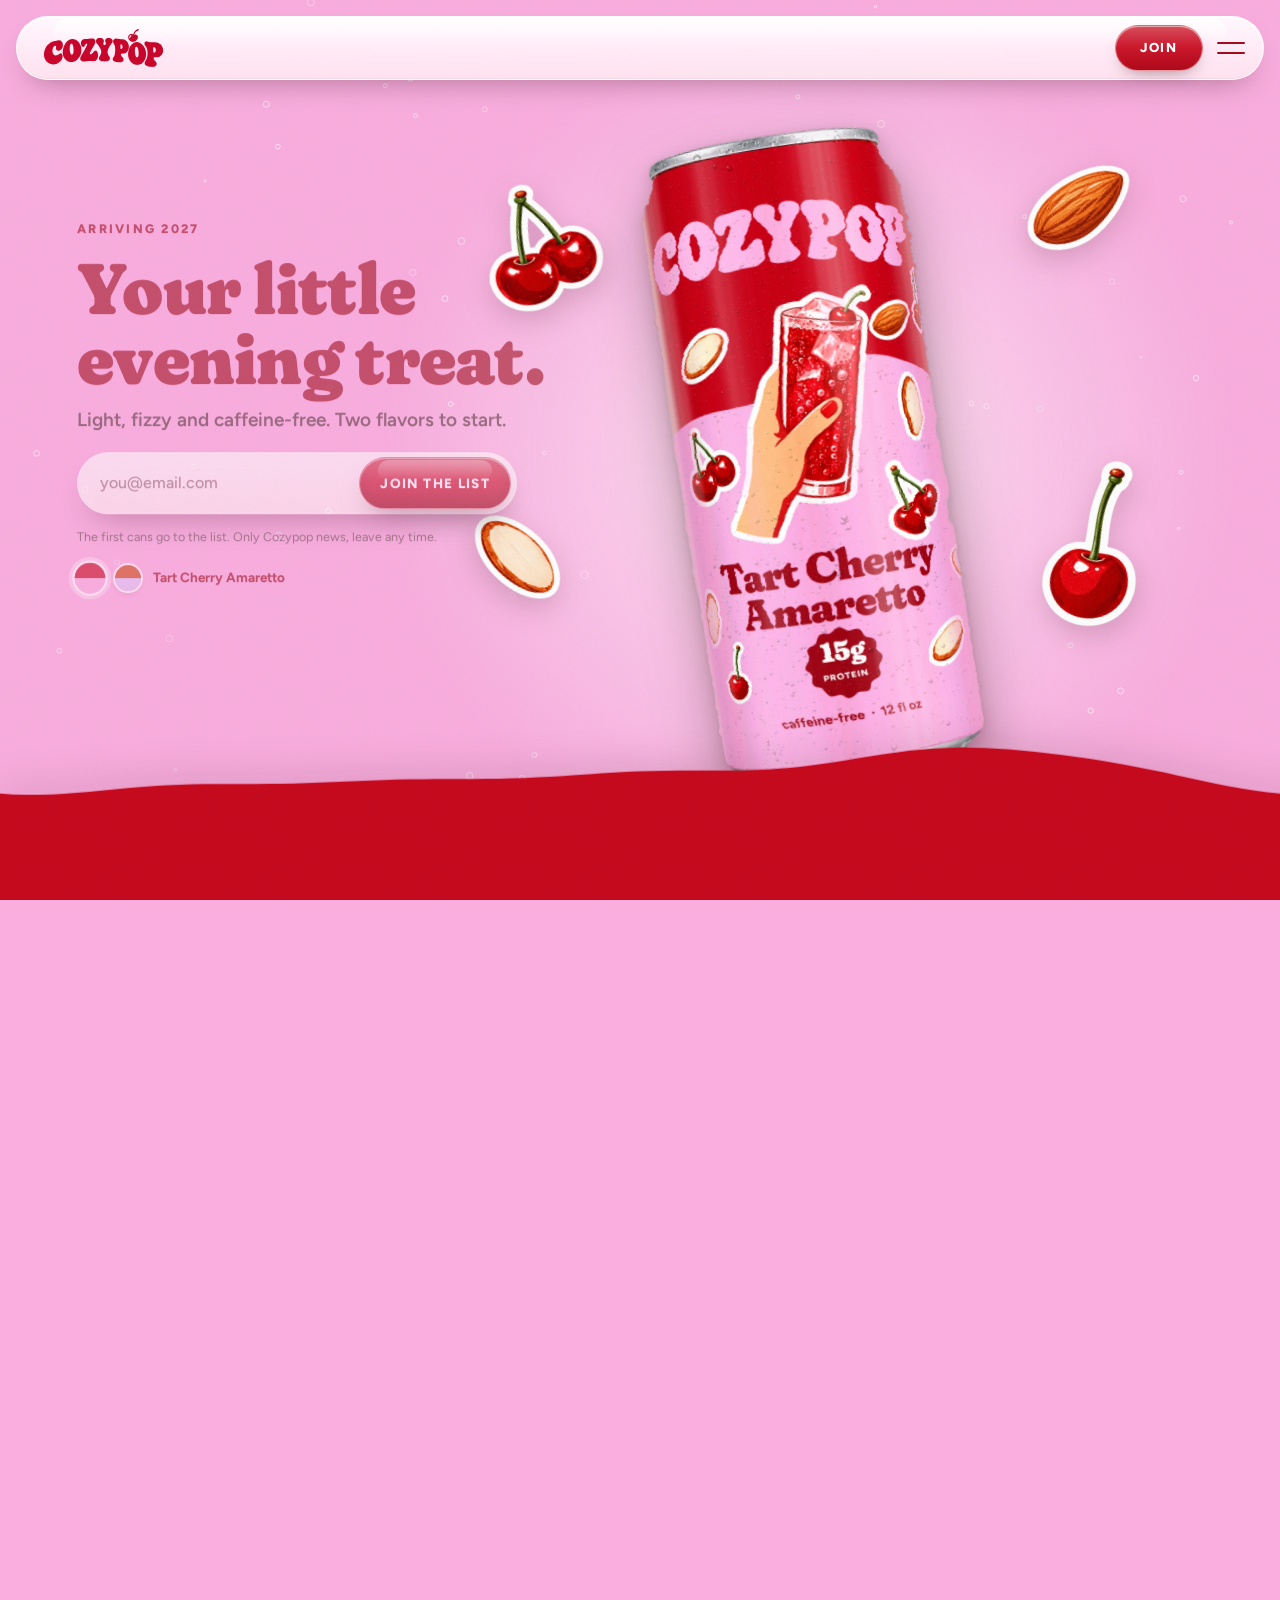
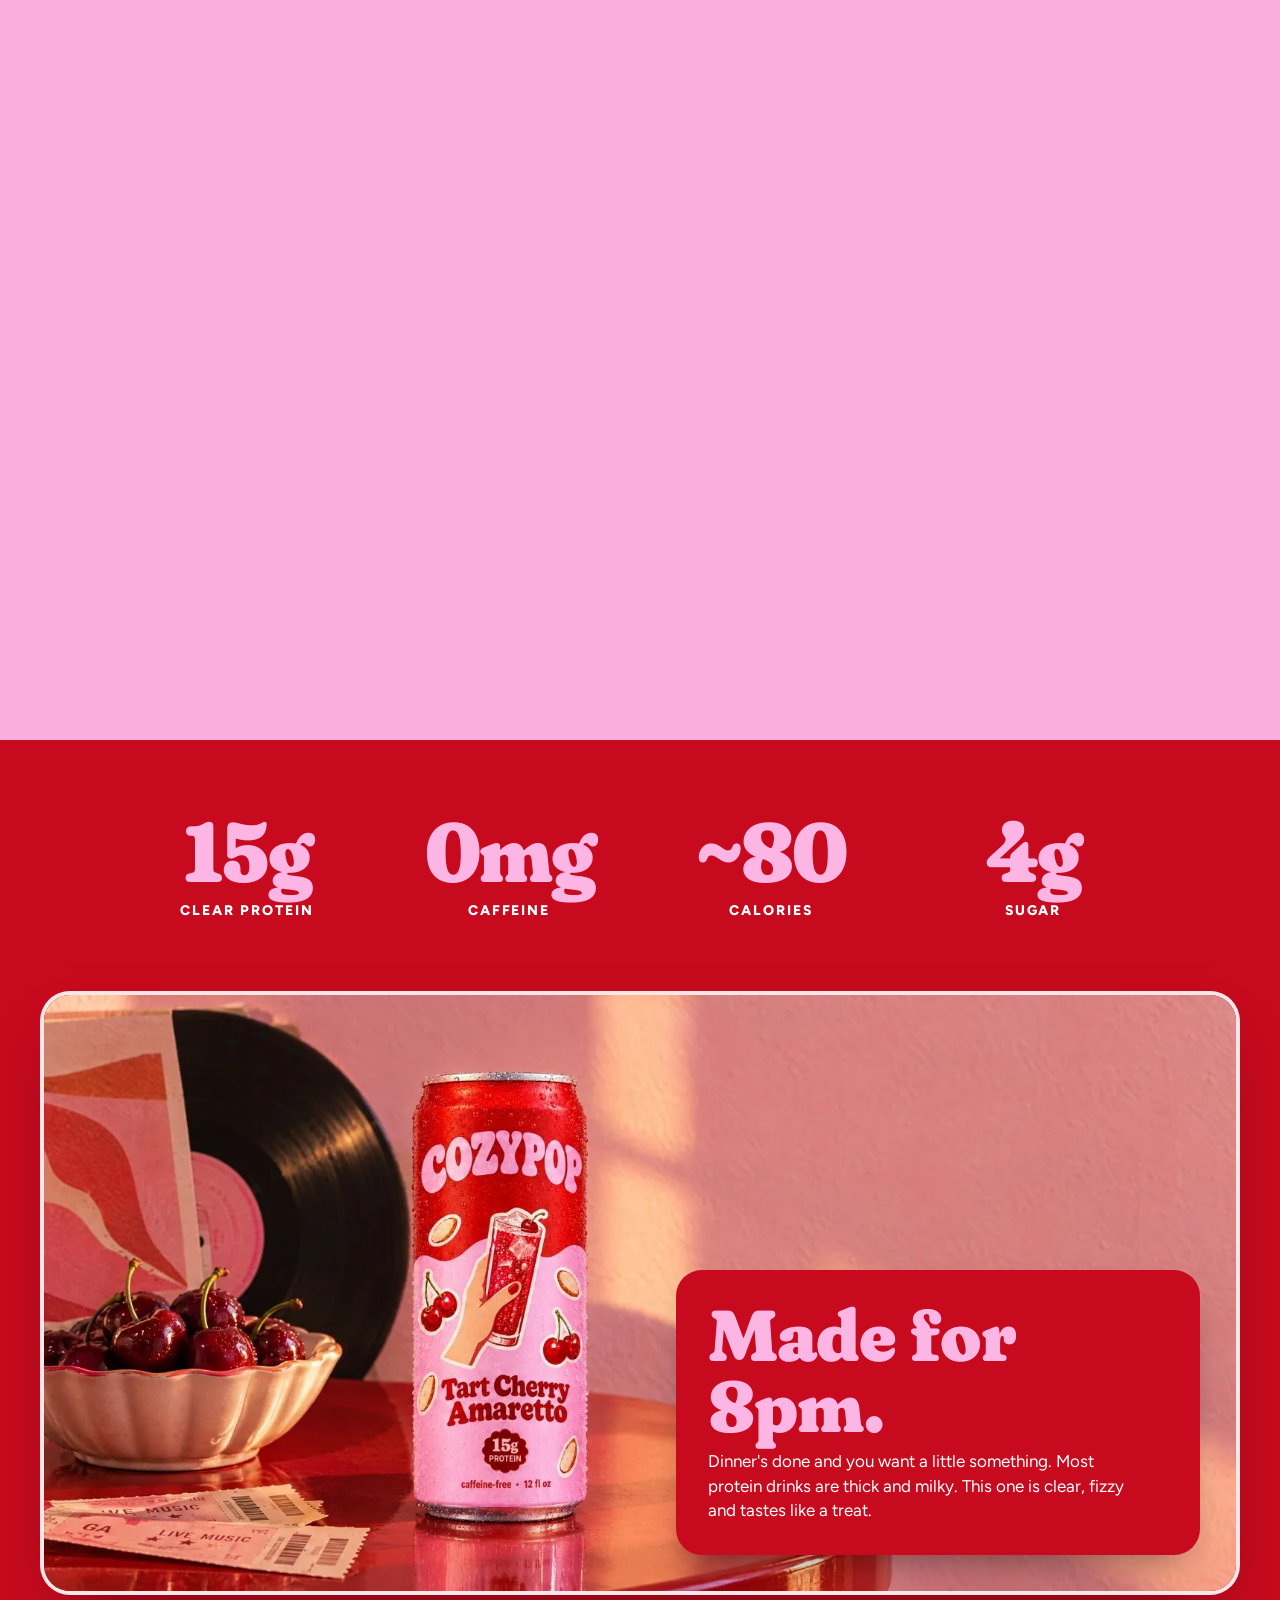
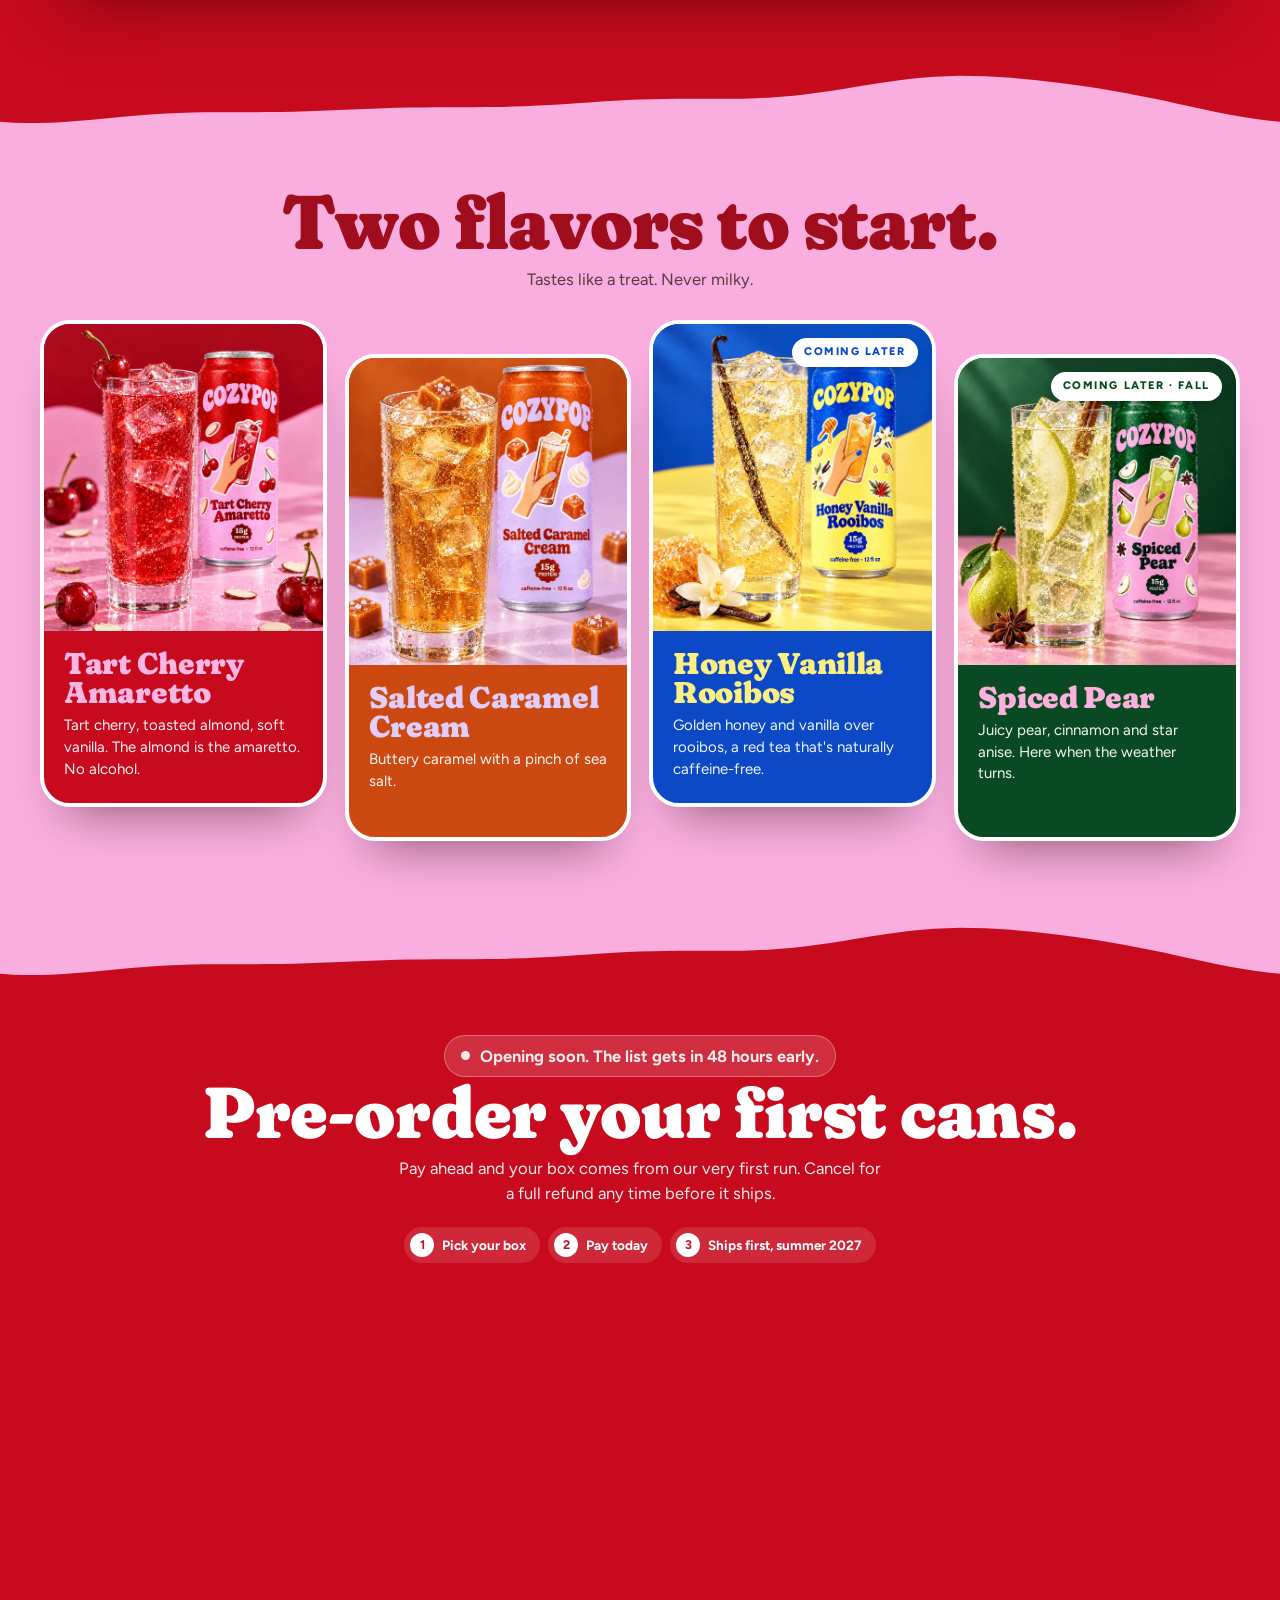
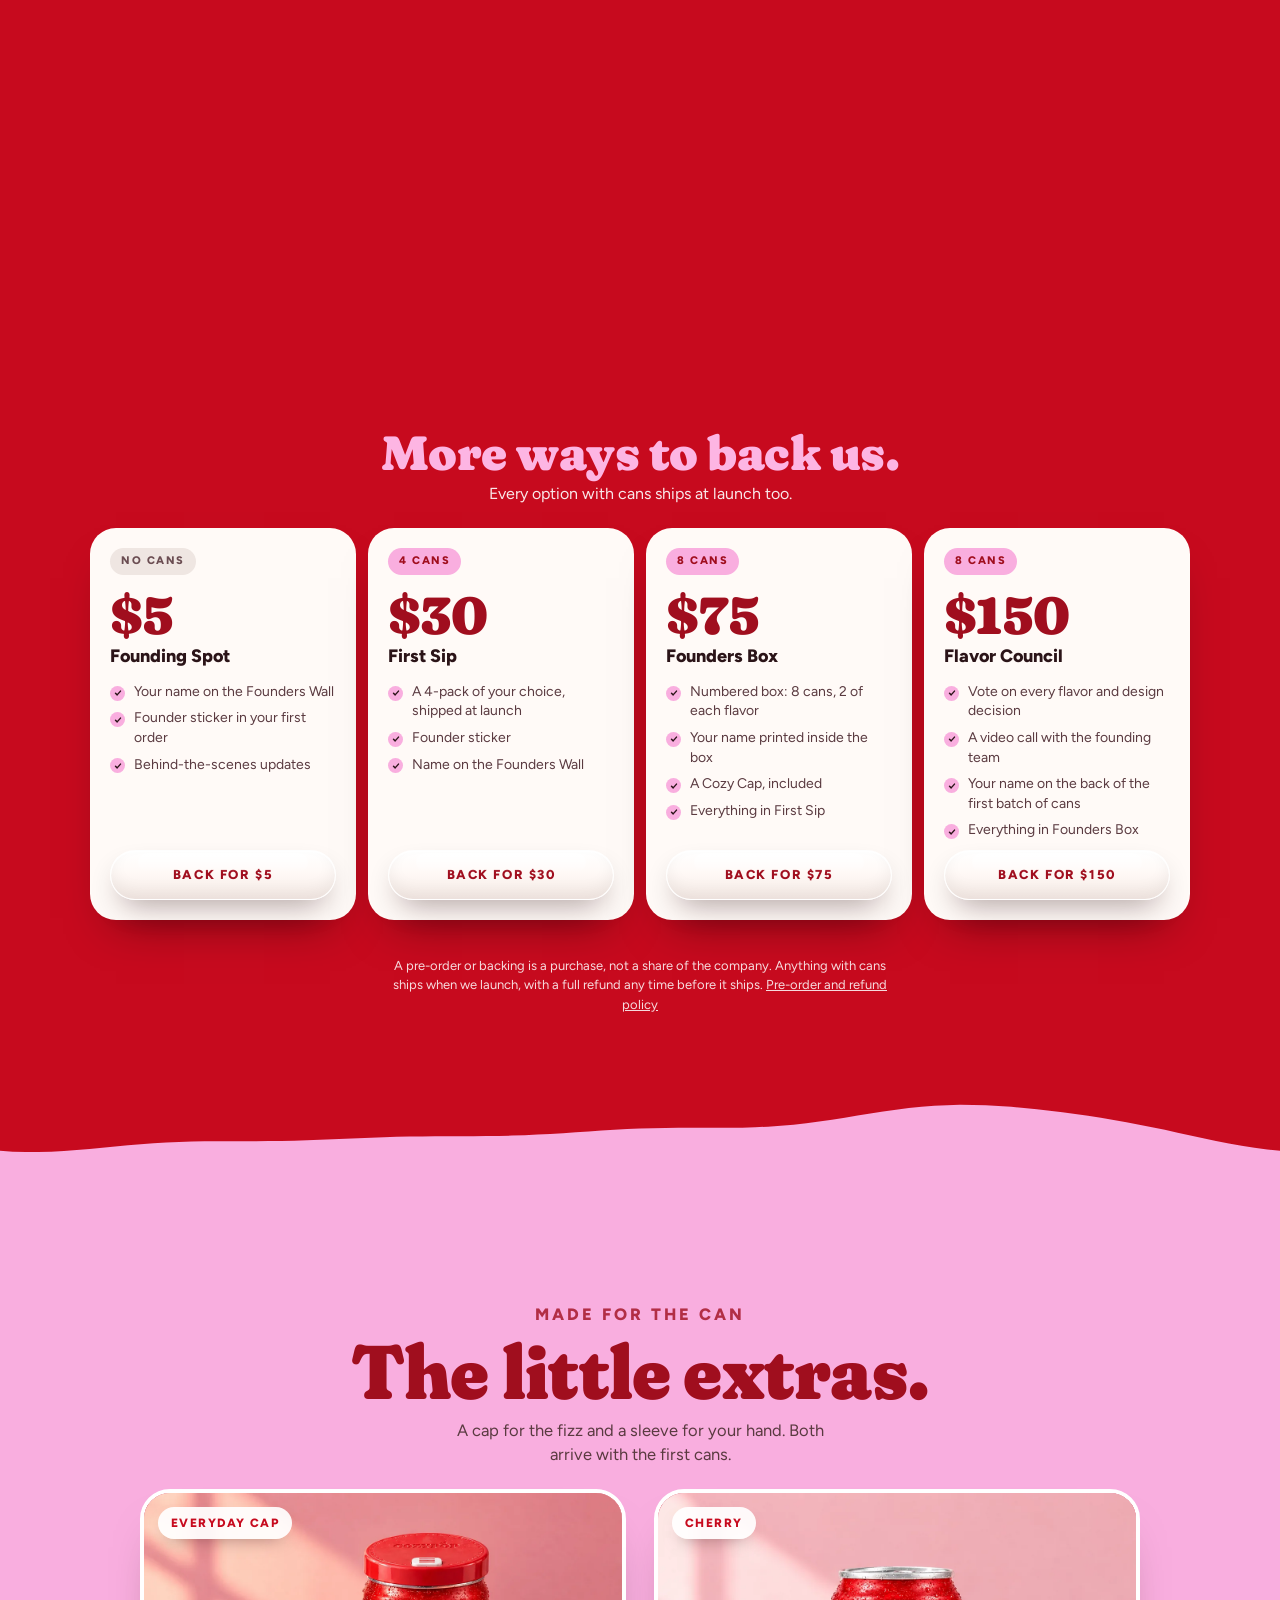
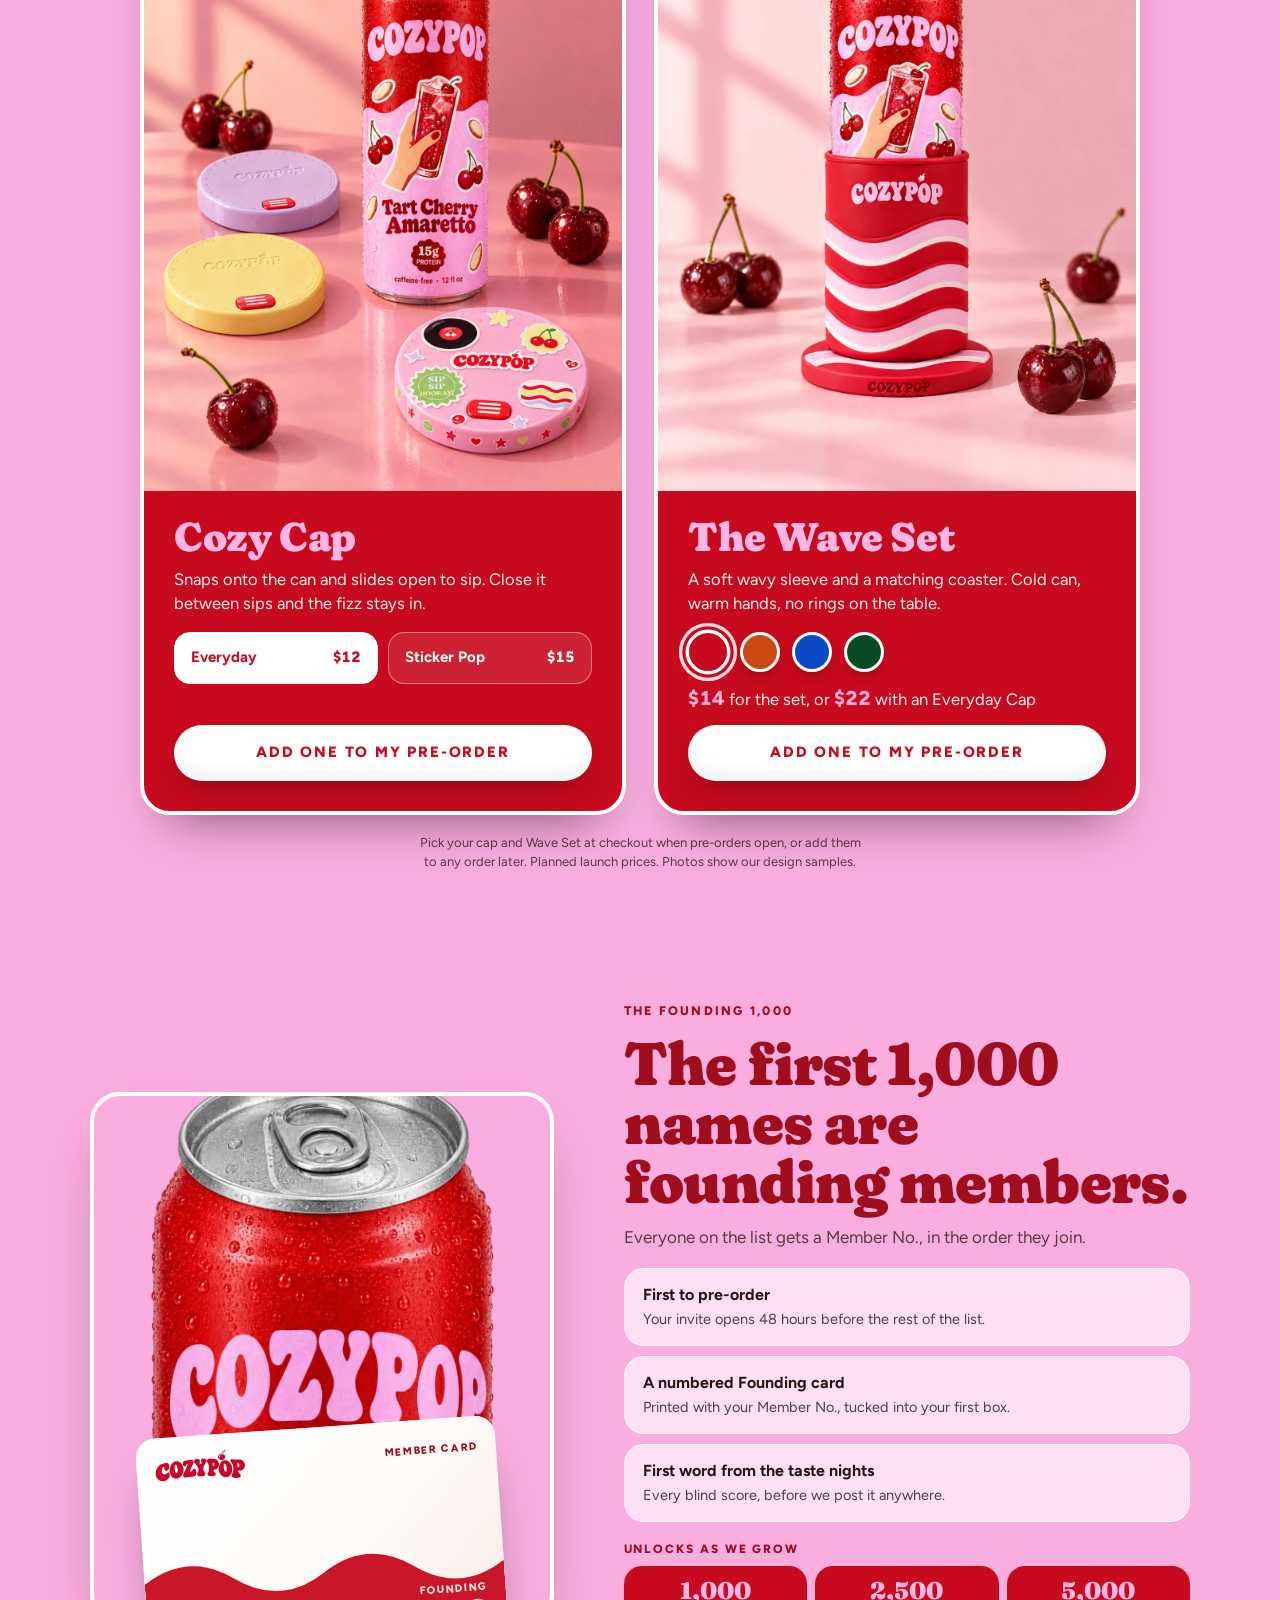
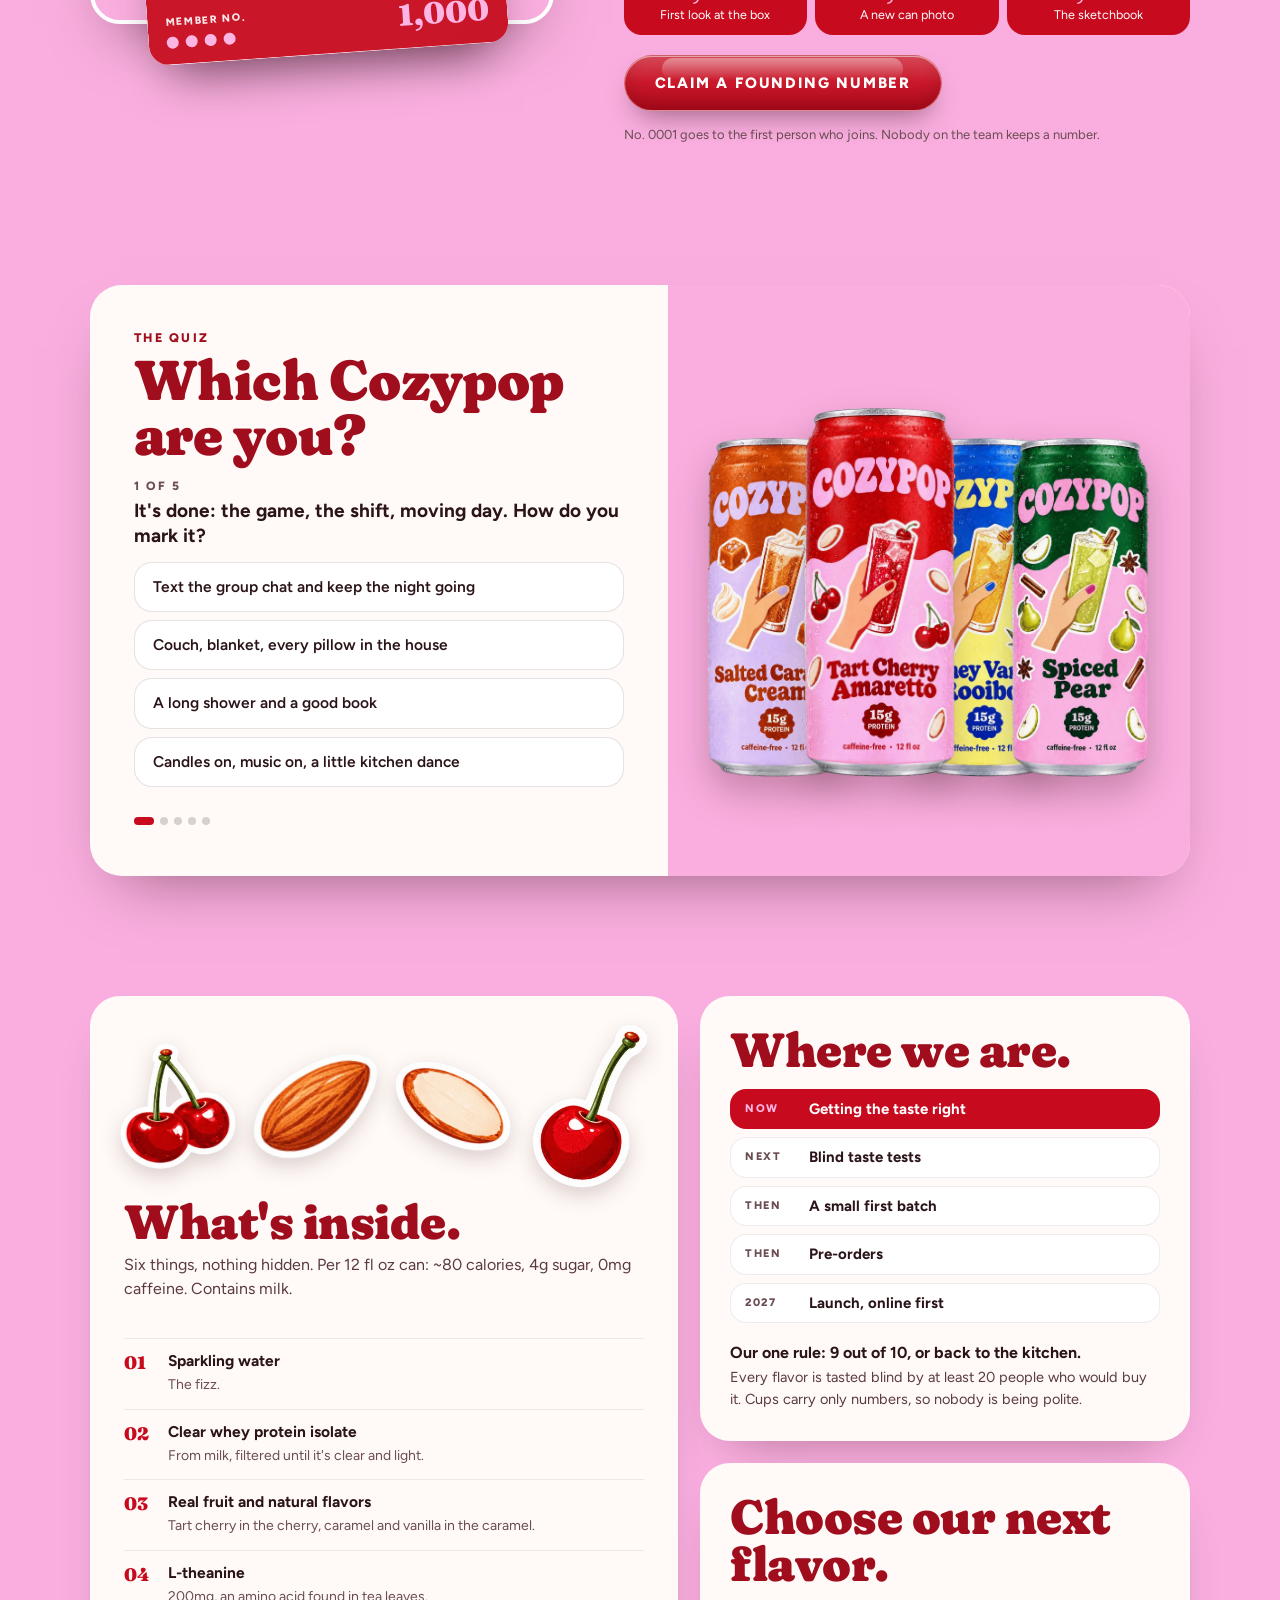
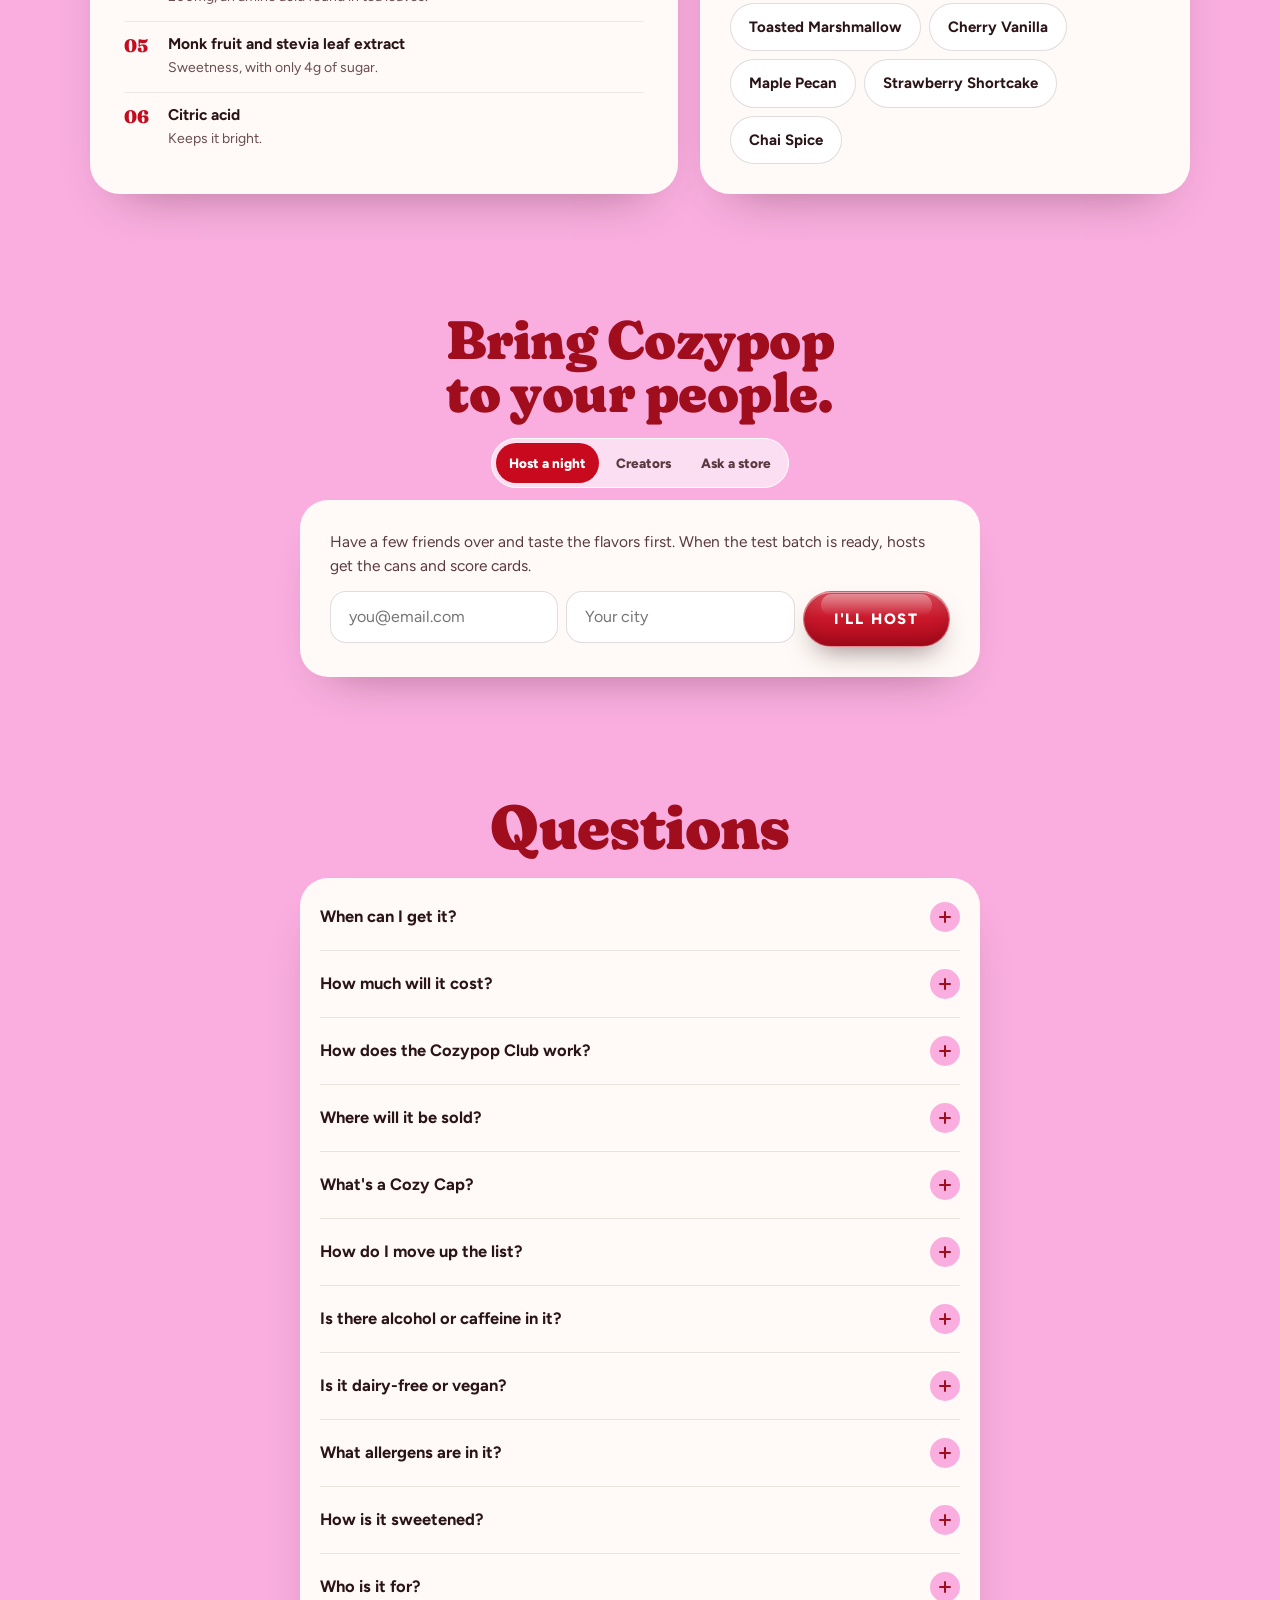
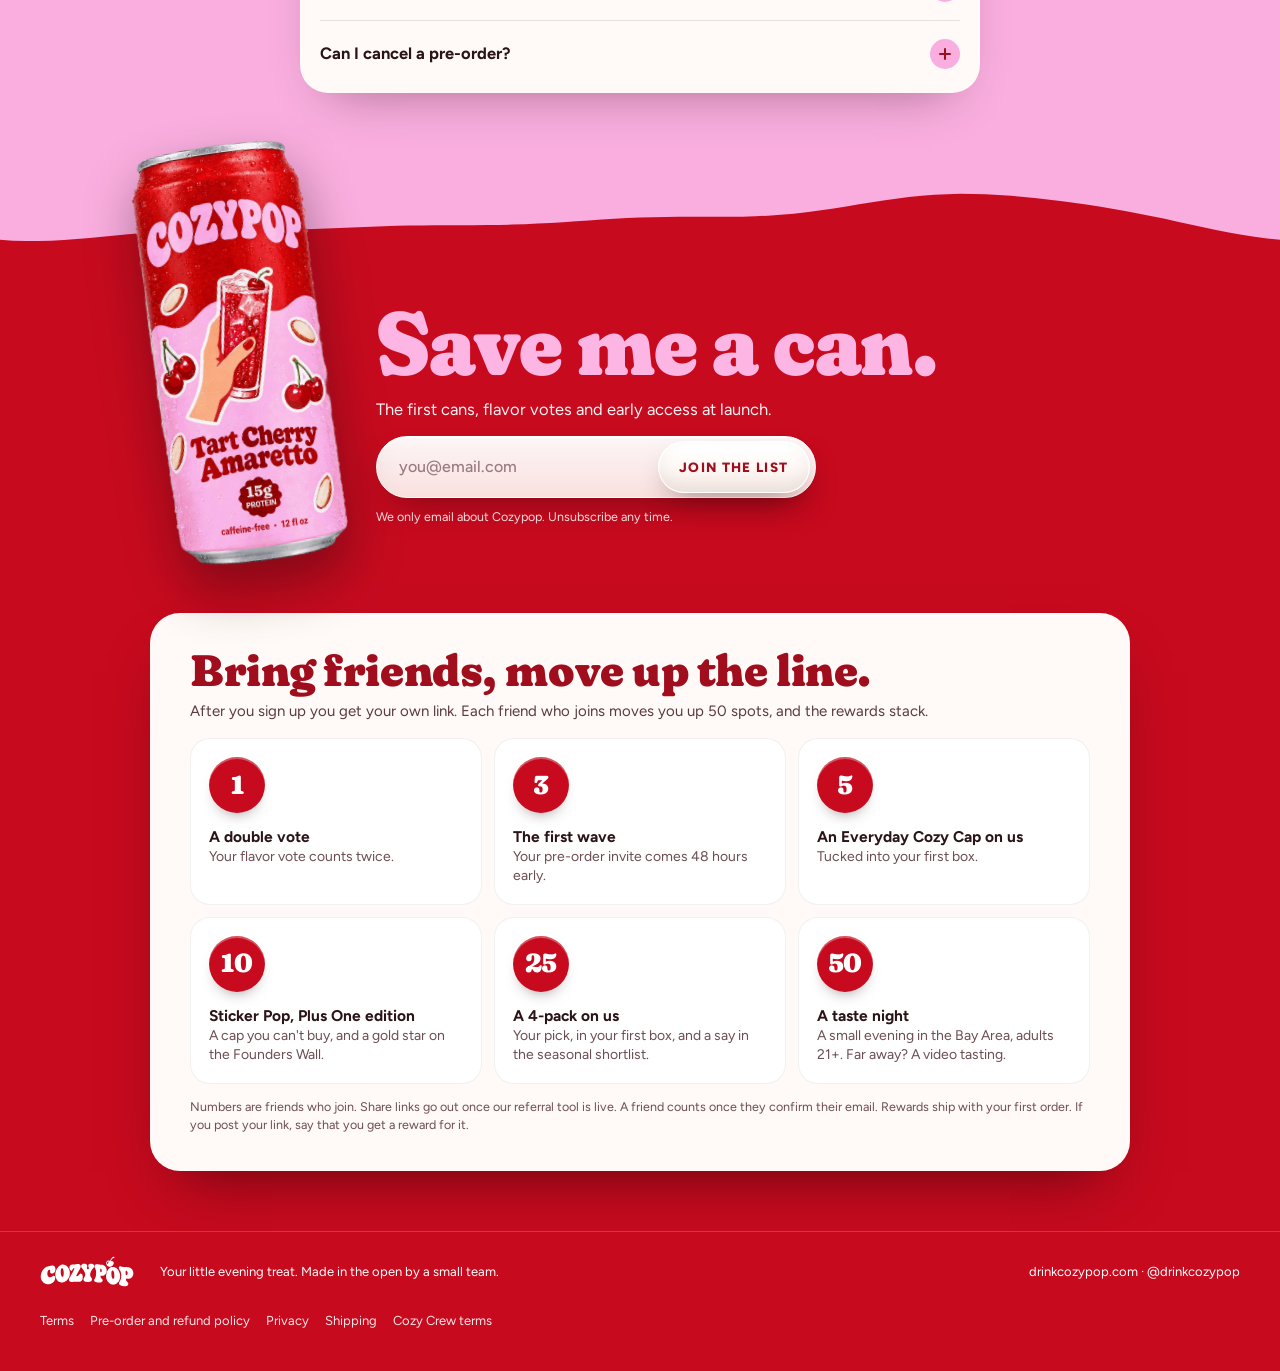
==== drinkcozypop-site/index.html @ a33a7f06 "Add files via upload" ====
<!doctype html>
<html lang="en">
<head>
<meta charset="utf-8">
<meta name="viewport" content="width=device-width, initial-scale=1, viewport-fit=cover">
<title>Cozypop</title>
<meta name="description" content="Cozypop is your little evening treat: light, fizzy and caffeine-free, in two flavors to start, arriving 2027. Join the list for the first cans.">
<meta property="og:title" content="Cozypop">
<meta property="og:description" content="Your little evening treat. Light, fizzy and caffeine-free. Arriving 2027.">
<meta property="og:image" content="img/growth/share.jpg">
<meta name="robots" content="noindex, nofollow">
<meta name="theme-color" content="#F9AEDF">
<link rel="icon" href="data:image/svg+xml,%3Csvg xmlns='http://www.w3.org/2000/svg' viewBox='0 0 64 64'%3E%3Cpath d='M33 30C34 18 40 10 50 6' fill='none' stroke='%231f5a2e' stroke-width='4' stroke-linecap='round'/%3E%3Cpath d='M44 9c6-2 12 0 14 4-6 3-11 2-14-4z' fill='%231f5a2e'/%3E%3Ccircle cx='32' cy='42' r='18' fill='%23c4122f'/%3E%3Ccircle cx='25' cy='36' r='5' fill='%23f8bfd6'/%3E%3C/svg%3E">
<link rel="preconnect" href="https://fonts.googleapis.com">
<link rel="preconnect" href="https://fonts.gstatic.com" crossorigin>
<link rel="stylesheet" href="https://fonts.googleapis.com/css2?family=Fraunces:opsz,wght,SOFT@9..144,700..900,100&family=Figtree:wght@400;500;600;700;800&display=swap">
<link rel="preload" as="image" href="img/can-cherry.webp" fetchpriority="high">
<link rel="preload" as="image" href="img/can/cherry-wrap.webp">
<link rel="stylesheet" href="css/nav.css">
<link rel="stylesheet" href="css/page.css">
</head>
<body data-f="cherry">
<a class="skip" href="#join">Skip to the sign-up</a>
<header class="nav" id="nav">
  <a class="nav-logo" href="#top" aria-label="Cozypop, back to the top"><span class="logo-mark"></span></a>
  <div class="nav-end">
    <a class="nav-join" href="#join" data-join>Join</a>
    <button class="nav-burger" type="button" id="burger" aria-expanded="false" aria-controls="menu" aria-label="Menu"><i></i><i></i></button>
  </div>
  <nav class="menu" id="menu" aria-label="Menu" hidden>
    <a href="#flavors">Flavors</a>
    <a class="sub" href="#flavors" data-f="cherry">Tart Cherry Amaretto</a>
    <a class="sub" href="#flavors" data-f="caramel">Salted Caramel Cream</a>
    <a href="#preorder">Pre-order</a>
    <a href="#extras">Caps and koozies</a>
    <a href="#founding">The Founding 1,000</a>
    <a href="#match">Which one are you?</a>
    <a href="#faq">Questions</a>
    <a href="#join">Join the list</a>
  </nav>
</header>

<!-- ========== 1. HERO: one photoreal can, turned by the scroll ========== -->
<section class="track" id="top" aria-labelledby="hero-h">
  <div class="stage" id="stage">
    <div class="glow" id="glow" aria-hidden="true"></div>
    <canvas id="fizz" aria-hidden="true"></canvas>
    <div id="stks" aria-hidden="true"></div>
    <div class="can" id="can" role="img" aria-label="A can of Cozypop Tart Cherry Amaretto"><canvas id="cv"></canvas></div>
    <div class="band" id="band" aria-hidden="true"><svg viewBox="0 0 2000 90" preserveAspectRatio="none"><path class="wv" fill="currentColor" d=""/></svg><i></i></div>

    <div class="hero-copy" id="hero-copy">
      <p class="kick">Arriving 2027</p>
      <h1 class="display" id="hero-h">Your little evening treat.</h1>
      <p class="sub">Light, fizzy and caffeine-free. Two flavors to start.</p>
      <!--
        WAITLIST (v47): do not edit this form. Paste KIT_FORM_ID and LAUNCHLIST_FORM_ID into CONFIG at the bottom.
        js/page.js builds the Kit address from CONFIG.KIT_FORM_ID and posts to LaunchList first for the share link.
        With both blank the form runs in demo mode and sends nothing.
      -->
      <form class="signup kit" id="signup-top" action="https://app.kit.com/forms/KIT_FORM_ID/subscriptions" method="post" novalidate>
        <label for="email-top" class="sr">Email</label>
        <input id="email-top" name="email_address" type="email" placeholder="you@email.com" autocomplete="email" required>
        <!-- KIT: hidden custom fields. creator_source is filled from ?ref=handle. signup_src is "pin" only for ?src=pin. -->
        <input type="hidden" name="fields[creator_source]" class="f-ref" value="">
        <input type="hidden" name="fields[signup_src]" class="f-src" value="">
        <input type="hidden" name="fields[flavor_match]" class="f-match" value="">
        <button type="submit" class="pill hot">Join the list</button>
      </form>
      <p class="form-err" role="alert"></p>
      <p class="note">The first cans go to the list. Only Cozypop news, leave any time.</p>
      <div class="dots" id="dots" role="group" aria-label="Pick a flavor">
        <button type="button" data-f="cherry" aria-pressed="true" aria-label="Tart Cherry Amaretto"></button>
        <button type="button" data-f="caramel" aria-pressed="false" aria-label="Salted Caramel Cream"></button>
        <span class="dots-name" id="fname">Tart Cherry Amaretto</span>
      </div>
    </div>

    <div class="beats" aria-hidden="true">
      <p class="beat display" data-b="0">Light, fizzy, <br>never milky.</p>
      <p class="beat display" data-b="1">Two flavors. <br>One is yours.</p>
    </div>
    <div class="grain" aria-hidden="true"></div>
  </div>
</section>

<main>
<!-- ========== 2. FACTS + MADE FOR 8PM (top color, the wipe lands here) ========== -->
<div class="band-sec">
  <section class="facts" aria-label="In every can">
    <div class="fact"><b>15g</b><span>clear protein</span></div>
    <div class="fact"><b>0mg</b><span>caffeine</span></div>
    <div class="fact"><b>~80</b><span>calories</span></div>
    <div class="fact"><b>4g</b><span>sugar</span></div>
  </section>
  <section class="story" id="story" aria-labelledby="story-h">
    <figure class="rv">
      <img class="fsw" data-src-t="img/story-{f}.webp" src="img/story-cherry.webp" width="1600" height="905" alt="A can of Cozypop on a side table next to a bowl of fruit and a record, in warm evening light" loading="lazy">
      <figcaption>
        <h2 class="display" id="story-h">Made for 8pm.</h2>
        <p>Dinner's done and you want a little something. Most protein drinks are thick and milky. This one is clear, fizzy and tastes like a treat.</p>
      </figcaption>
    </figure>
  </section>
  <div class="wave out" aria-hidden="true"><svg viewBox="0 0 2000 90" preserveAspectRatio="none"><path class="wv" fill="currentColor" d=""/></svg></div>
</div>

<!-- ========== 3. FLAVORS ========== -->
<section class="flavors" id="flavors" aria-labelledby="flavors-h">
  <div class="head">
    <h2 class="display" id="flavors-h">Two flavors to start.</h2>
    <p>Tastes like a treat. Never milky.</p>
  </div>
  <div class="fl-row" id="fl-row" tabindex="0" aria-label="The flavors">
    <article class="fl-card rv" data-f="cherry" id="fl-cherry">
      <div class="ph"><img src="img/pour-cherry.webp" width="1200" height="1500" alt="Tart Cherry Amaretto poured over ice next to the can" loading="lazy"></div>
      <div class="tx"><h3 class="display">Tart Cherry Amaretto</h3><p>Tart cherry, toasted almond, soft vanilla. The almond is the amaretto. No alcohol.</p></div>
    </article>
    <article class="fl-card rv" data-f="caramel" id="fl-caramel">
      <div class="ph"><img src="img/pour-caramel.webp" width="1200" height="1500" alt="Salted Caramel Cream poured over ice next to the can" loading="lazy"></div>
      <div class="tx"><h3 class="display">Salted Caramel Cream</h3><p>Buttery caramel with a pinch of sea salt.</p></div>
    </article>
    <article class="fl-card rv" data-f="honey" id="fl-honey">
      <span class="badge">Coming later</span>
      <div class="ph"><img src="img/pour-honey.webp" width="1200" height="1500" alt="Honey Vanilla Rooibos poured over ice next to the can" loading="lazy"></div>
      <div class="tx"><h3 class="display">Honey Vanilla Rooibos</h3><p>Golden honey and vanilla over rooibos, a red tea that's naturally caffeine-free.</p></div>
    </article>
    <article class="fl-card rv" data-f="pear" id="fl-pear">
      <span class="badge">Coming later · Fall</span>
      <div class="ph"><img src="img/pour-pear.webp" width="1200" height="1500" alt="Spiced Pear poured over ice next to the can" loading="lazy"></div>
      <div class="tx"><h3 class="display">Spiced Pear</h3><p>Juicy pear, cinnamon and star anise. Here when the weather turns.</p></div>
    </article>
  </div>
  <div class="row-dots" id="fl-dots" aria-hidden="true"><i class="on"></i><i></i><i></i><i></i></div>
</section>

<!-- ========== 4. PRE-ORDER + BACKERS ========== -->
<div class="band-sec po-sec">
  <div class="wave in" aria-hidden="true"><svg viewBox="0 0 2000 90" preserveAspectRatio="none"><path class="wv" fill="currentColor" d=""/></svg></div>
  <section class="preorder" id="preorder" aria-labelledby="po-h">
    <div class="head">
      <p class="state" id="po-state"><span class="dot" aria-hidden="true"></span><span id="po-state-t">Opening soon. The list gets in 48 hours early.</span></p>
      <h2 class="display" id="po-h">Pre-order your first cans.</h2>
      <p>Pay ahead and your box comes from our very first run. Cancel for a full refund any time before it ships.</p>
    </div>
    <ol class="po-steps" aria-label="How a pre-order works">
      <li><b>1</b>Pick your box</li>
      <li><b>2</b>Pay today</li>
      <li><b>3</b>Ships first, summer 2027</li>
    </ol>
    <div class="po-cards">
      <article class="po-card rv">
        <div class="ph"><img class="fsw" data-src-t="img/tray12-{f}.webp" src="img/tray12-cherry.webp" width="1000" height="1000" alt="A tray of twelve Cozypop cans" loading="lazy"></div>
        <div class="bd">
          <p class="tag">12 cans</p>
          <h3 class="display">The 12-Pack</h3>
          <p class="price"><b>$49.99</b><span>plus $9.99 shipping</span></p>
          <ul>
            <li>All one flavor, or a mix</li>
            <li>A numbered Founding card in the box</li>
            <li>Founder sticker and your name on the Founders Wall</li>
          </ul>
          <a class="pill po-btn" href="#join" data-po="CHECKOUT_LINK_12PACK" data-label="Pre-order the 12-Pack">Get my early invite</a>
        </div>
      </article>
      <article class="po-card feature rv">
        <span class="badge">Best value</span>
        <div class="ph"><img src="img/club-box.webp" width="1000" height="1000" alt="An open Club Box of 24 Cozypop cans" loading="lazy"></div>
        <div class="bd">
          <p class="tag">24 cans</p>
          <h3 class="display">Your first Club Box</h3>
          <p class="price"><b>$99.98</b><span>shipping included, about $4.17 a can</span></p>
          <ul>
            <li>24 cans in the mix you pick</li>
            <li>An Everyday Cozy Cap in the box</li>
            <li>Money back if you don't love your first box</li>
            <li>Skip or cancel before the next box. <a href="#faq-club" data-open="faq-club">How the Club works</a></li>
          </ul>
          <a class="pill hot po-btn" href="#join" data-po="CHECKOUT_LINK_CLUB" data-label="Pre-order a Club Box">Get my early invite</a>
        </div>
      </article>
    </div>
    <p class="po-count" id="po-count" hidden><b id="po-count-n"></b> <span id="po-count-t">boxes pre-ordered so far</span></p>

    <div class="backers" id="join-in" aria-labelledby="backers-h">
      <div class="bk-head">
        <h3 class="display" id="backers-h">More ways to back us.</h3>
        <p>Every option with cans ships at launch too.</p>
      </div>
      <div class="tiers" id="tiers" tabindex="0" aria-label="Backer options">
        <article class="tier">
          <span class="has none">No cans</span>
          <div class="price display">$5</div>
          <h4>Founding Spot</h4>
          <ul><li>Your name on the Founders Wall</li><li>Founder sticker in your first order</li><li>Behind-the-scenes updates</li></ul>
          <a class="pill back" href="/waitlist/" data-link="CHECKOUT_LINK_TIER_5">Back for $5</a>
        </article>
        <article class="tier">
          <span class="has">4 cans</span>
          <div class="price display">$30</div>
          <h4>First Sip</h4>
          <ul><li>A 4-pack of your choice, shipped at launch</li><li>Founder sticker</li><li>Name on the Founders Wall</li></ul>
          <a class="pill back" href="/waitlist/" data-link="CHECKOUT_LINK_TIER_30">Back for $30</a>
        </article>
        <article class="tier">
          <span class="has">8 cans</span>
          <div class="price display">$75</div>
          <h4>Founders Box</h4>
          <ul><li>Numbered box: 8 cans, 2 of each flavor</li><li>Your name printed inside the box</li><li>A Cozy Cap, included</li><li>Everything in First Sip</li></ul>
          <a class="pill back" href="/waitlist/" data-link="CHECKOUT_LINK_TIER_75">Back for $75</a>
        </article>
        <article class="tier">
          <span class="has">8 cans</span>
          <div class="price display">$150</div>
          <h4>Flavor Council</h4>
          <ul><li>Vote on every flavor and design decision</li><li>A video call with the founding team</li><li>Your name on the back of the first batch of cans</li><li>Everything in Founders Box</li></ul>
          <a class="pill back" href="/waitlist/" data-link="CHECKOUT_LINK_TIER_150">Back for $150</a>
        </article>
      </div>
      <div class="row-dots light" id="tier-dots" aria-hidden="true"><i class="on"></i><i></i><i></i><i></i></div>
    </div>
    <!-- CHECKOUT: paste each checkout link into CONFIG at the bottom of this file. Pre-orders: CHECKOUT_LINK_12PACK, CHECKOUT_LINK_CLUB, then set PREORDERS_OPEN:true. Backing: CHECKOUT_LINK_TIER_5, _30, _75, _150. Until then the buttons go to the list. -->
    <p class="fine">A pre-order or backing is a purchase, not a share of the company. Anything with cans ships when we launch, with a full refund any time before it ships. <a href="/preorder-policy/">Pre-order and refund policy</a></p>
  </section>
  <div class="wave out" aria-hidden="true"><svg viewBox="0 0 2000 90" preserveAspectRatio="none"><path class="wv" fill="currentColor" d=""/></svg></div>
</div>

<!-- ========== 4b. LITTLE EXTRAS: caps and koozies ========== -->
<section class="extras" id="extras" aria-labelledby="extras-h">
  <div class="head">
    <p class="kick">Made for the can</p>
    <h2 class="display" id="extras-h">The little extras.</h2>
    <p>A cap for the fizz and a sleeve for your hand. Both arrive with the first cans.</p>
  </div>
  <div class="x-row">
    <article class="x-card rv" id="x-cap" data-c="cherry">
      <div class="ph">
        <img class="x-img on" src="img/x-caps.webp" data-k="everyday" width="1200" height="1500" alt="A Tart Cherry Amaretto can wearing a red Cozy Cap, with lilac, butter and sticker-covered pink caps on the table" loading="lazy">
        <img class="x-img" src="img/x-sticker.webp" data-k="sticker" width="1200" height="1500" alt="The pink Sticker Pop cap up close, next to a sheet of matching stickers" loading="lazy">
        <span class="x-tag" id="x-cap-tag">Everyday Cap</span>
      </div>
      <div class="tx">
        <h3 class="display">Cozy Cap</h3>
        <p>Snaps onto the can and slides open to sip. Close it between sips and the fizz stays in.</p>
        <div class="x-opts" role="group" aria-label="Cozy Cap style">
          <button type="button" data-k="everyday" aria-pressed="true"><b>Everyday</b><span>$12</span></button>
          <button type="button" data-k="sticker" aria-pressed="false"><b>Sticker Pop</b><span>$15</span></button>
        </div>
        <a class="pill x-get" href="#preorder">Add one to my pre-order</a>
      </div>
    </article>
    <article class="x-card rv" id="x-wave" data-c="cherry">
      <div class="ph">
        <img class="x-img on" src="img/x-wave-cherry.webp" data-k="cherry" width="1200" height="1500" alt="A Tart Cherry Amaretto can in the cherry Wave Set sleeve, on its matching wave coaster" loading="lazy">
        <img class="x-img" src="img/x-wave-orange.webp" data-k="orange" width="1200" height="1500" alt="A Salted Caramel Cream can in the orange Wave Set sleeve, on its matching wave coaster" loading="lazy">
        <img class="x-img" src="img/x-wave-blue.webp" data-k="blue" width="1200" height="1500" alt="A Honey Vanilla Rooibos can in the blue Wave Set sleeve, on its matching wave coaster" loading="lazy">
        <img class="x-img" src="img/x-wave-green.webp" data-k="green" width="1200" height="1500" alt="A Spiced Pear can in the green Wave Set sleeve, on its matching wave coaster" loading="lazy">
        <span class="x-tag" id="x-wave-tag">Cherry</span>
      </div>
      <div class="tx">
        <h3 class="display">The Wave Set</h3>
        <p>A soft wavy sleeve and a matching coaster. Cold can, warm hands, no rings on the table.</p>
        <div class="x-sw" role="group" aria-label="Wave Set color">
          <button type="button" data-k="cherry" aria-pressed="true" style="--s:#C70A1E" aria-label="Cherry"></button>
          <button type="button" data-k="orange" aria-pressed="false" style="--s:#CC4A12" aria-label="Orange"></button>
          <button type="button" data-k="blue" aria-pressed="false" style="--s:#0B49C6" aria-label="Blue"></button>
          <button type="button" data-k="green" aria-pressed="false" style="--s:#0A4A22" aria-label="Green"></button>
        </div>
        <p class="x-price"><b>$14</b> for the set, or <b>$22</b> with an Everyday Cap</p>
        <a class="pill x-get" href="#preorder">Add one to my pre-order</a>
      </div>
    </article>
  </div>
  <p class="x-fine">Pick your cap and Wave Set at checkout when pre-orders open, or add them to any order later. Planned launch prices. Photos show our design samples.</p>
</section>

<!-- ========== 5. THE FOUNDING 1,000 ========== -->
<section class="founding" id="founding" aria-labelledby="founding-h">
  <figure class="fd-fig rv">
    <img class="fsw" data-src-t="img/top-{f}.webp" src="img/top-cherry.webp" width="960" height="1640" alt="" loading="lazy">
    <div class="mcard" id="mcard" role="img" aria-label="A Cozypop Founding 1,000 member card. The Member No. shows as four dots until your number arrives.">
      <svg class="mc-wave" viewBox="0 0 400 120" preserveAspectRatio="none" aria-hidden="true"><path d="M0 46 Q50 18 100 46 T200 46 T300 46 T400 46 V120 H0Z" fill="currentColor"/></svg>
      <div class="mc-top"><span class="logo-mark"></span><span class="mc-kind">Member card</span></div>
      <div class="mc-bot"><div><span class="mc-lab">Member No.</span><span class="mc-dots"><i></i><i></i><i></i><i></i></span></div><div class="mc-tier"><small>Founding</small><b>1,000</b></div></div>
    </div>
  </figure>
  <div class="fd-copy">
    <p class="kick">The Founding 1,000</p>
    <h2 class="display" id="founding-h">The first 1,000 names are founding members.</h2>
    <p class="lede">Everyone on the list gets a Member No., in the order they join.</p>
    <!-- FOUNDING COUNTER: hidden until CONFIG.FOUNDING_SPOTS_TAKEN holds a real, confirmed whole number. -->
    <div class="cp-fc" id="cp-founding-counter" hidden>
      <p class="cp-fc-line" aria-live="polite"></p>
      <div class="cp-fc-track" role="progressbar" aria-valuemin="0" aria-valuemax="1000" aria-label="Founding spots taken"><span></span></div>
      <p class="cp-fc-note"></p>
    </div>
    <ul class="perks">
      <li><b>First to pre-order</b><span>Your invite opens 48 hours before the rest of the list.</span></li>
      <li><b>A numbered Founding card</b><span>Printed with your Member No., tucked into your first box.</span></li>
      <li><b>First word from the taste nights</b><span>Every blind score, before we post it anywhere.</span></li>
    </ul>
    <div class="unlocks" aria-label="Unlocks as the list grows">
      <p>Unlocks as we grow</p>
      <ol class="fu-list">
        <li data-at="1000"><b>1,000</b><span>First look at the box</span></li>
        <li data-at="2500"><b>2,500</b><span>A new can photo</span></li>
        <li data-at="5000"><b>5,000</b><span>The sketchbook</span></li>
      </ol>
    </div>
    <a class="pill hot" href="#join" data-join>Claim a founding number</a>
    <p class="small">No. 0001 goes to the first person who joins. Nobody on the team keeps a number.</p>
  </div>
</section>

<!-- ========== 6. QUIZ ========== -->
<section class="match" id="match" aria-labelledby="match-h">
  <div class="match-card" id="match-card">
    <div class="mq-side">
      <p class="kick">The quiz</p>
      <h2 class="display" id="match-h">Which Cozypop are you?</h2>
      <div id="mq">
        <fieldset class="mq on"><legend><span class="step">1 of 5</span>It's done: the game, the shift, moving day. How do you mark it?</legend>
          <div class="mq-opts"><button type="button" data-f="cherry">Text the group chat and keep the night going</button><button type="button" data-f="caramel">Couch, blanket, every pillow in the house</button><button type="button" data-f="honey">A long shower and a good book</button><button type="button" data-f="pear">Candles on, music on, a little kitchen dance</button></div>
        </fieldset>
        <fieldset class="mq"><legend><span class="step">2 of 5</span>Pick the soundtrack.</legend>
          <div class="mq-opts"><button type="button" data-f="cherry">A big, singable chorus</button><button type="button" data-f="caramel">Old favorites, every word</button><button type="button" data-f="honey">Soft acoustic and a little jazz</button><button type="button" data-f="pear">A crackly record, autumn playlist</button></div>
        </fieldset>
        <fieldset class="mq"><legend><span class="step">3 of 5</span>Your night-in outfit?</legend>
          <div class="mq-opts"><button type="button" data-f="cherry">Matching set, red lip still on</button><button type="button" data-f="caramel">The oversized hoodie. Always.</button><button type="button" data-f="honey">Soft pajamas, fuzzy socks</button><button type="button" data-f="pear">A chunky knit sweater</button></div>
        </fieldset>
        <fieldset class="mq"><legend><span class="step">4 of 5</span>What's on the screen tonight?</legend>
          <div class="mq-opts"><button type="button" data-f="cherry">The rom-com you've seen ten times</button><button type="button" data-f="caramel">A reality show, group chat live-texting</button><button type="button" data-f="honey">Nothing. A book is open.</button><button type="button" data-f="pear">A baking show with a lot of plaid</button></div>
        </fieldset>
        <fieldset class="mq"><legend><span class="step">5 of 5</span>Pick a little extra.</legend>
          <div class="mq-opts"><button type="button" data-f="cherry">Dark chocolate with sea salt</button><button type="button" data-f="caramel">Warm cookies off the tray</button><button type="button" data-f="honey">Toast with honey</button><button type="button" data-f="pear">Anything with cinnamon</button></div>
        </fieldset>
        <div class="mq-foot"><div class="mq-dots" aria-hidden="true"><i class="on"></i><i></i><i></i><i></i><i></i></div><button type="button" class="mq-back" id="mq-back">Back</button></div>
      </div>
    </div>
    <div class="m-stage" id="m-stage" aria-live="polite">
      <div class="m-cans" aria-hidden="true"><img src="img/can-caramel.webp" width="614" height="1500" alt="" loading="lazy"><img src="img/can-cherry.webp" width="627" height="1500" alt="" loading="lazy"><img src="img/can-honey.webp" width="621" height="1500" alt="" loading="lazy"><img src="img/can-pear.webp" width="621" height="1500" alt="" loading="lazy"></div>
      <div class="m-res">
        <img id="m-img" src="img/growth/quiz-cherry.jpg" width="1080" height="1920" alt="" loading="lazy">
        <div class="m-tx">
          <span class="k">The quiz says you're</span>
          <h3 class="display" id="m-name">The Main Character</h3>
          <p class="m-flav" id="m-flav">Tart Cherry Amaretto</p>
          <p id="m-line"></p>
          <p class="m-moment" id="m-moment"></p>
          <div class="m-acts"><a class="pill hot" href="#join" id="m-save">Save me this can</a><button type="button" class="pill" id="m-share">Share</button></div>
          <p class="m-status" role="status"></p>
          <div class="m-more"><a id="m-card" href="img/growth/quiz-cherry.jpg" download="cozypop-cherry.jpg">Save my result card</a><button type="button" id="m-again">Take it again</button></div>
        </div>
      </div>
    </div>
  </div>
</section>

<!-- ========== 7. INSIDE + WHERE WE ARE + VOTE ========== -->
<section class="inside" id="inside" aria-labelledby="inside-h">
  <div class="in-card rv">
    <div class="in-l">
      <div class="in-stk" aria-hidden="true"><img class="fsw" data-src-t="img/stk-{f}-1.webp" src="img/stk-cherry-1.webp" alt="" loading="lazy"><img class="fsw" data-src-t="img/stk-{f}-2.webp" src="img/stk-cherry-2.webp" alt="" loading="lazy"><img class="fsw" data-src-t="img/stk-{f}-3.webp" src="img/stk-cherry-3.webp" alt="" loading="lazy"><img class="fsw" data-src-t="img/stk-{f}-4.webp" src="img/stk-cherry-4.webp" alt="" loading="lazy"></div>
      <h2 class="display" id="inside-h">What's inside.</h2>
      <p>Six things, nothing hidden. Per 12 fl oz can: ~80 calories, 4g sugar, 0mg caffeine. Contains milk.</p>
    </div>
    <ol class="ingr">
      <li><b>Sparkling water</b><span>The fizz.</span></li>
      <li><b>Clear whey protein isolate</b><span>From milk, filtered until it's clear and light.</span></li>
      <li><b>Real fruit and natural flavors</b><span>Tart cherry in the cherry, caramel and vanilla in the caramel.</span></li>
      <li><b>L-theanine</b><span>200mg, an amino acid found in tea leaves.</span></li>
      <li><b>Monk fruit and stevia leaf extract</b><span>Sweetness, with only 4g of sugar.</span></li>
      <li><b>Citric acid</b><span>Keeps it bright.</span></li>
    </ol>
  </div>

  <div class="road rv" aria-labelledby="road-h">
    <h2 class="display" id="road-h">Where we are.</h2>
    <ol class="steps">
      <li class="now"><span>Now</span>Getting the taste right</li>
      <li><span>Next</span>Blind taste tests</li>
      <li><span>Then</span>A small first batch</li>
      <li><span>Then</span>Pre-orders</li>
      <li><span>2027</span>Launch, online first</li>
    </ol>
    <p class="rule"><b>Our one rule: 9 out of 10, or back to the kitchen.</b> Every flavor is tasted blind by at least 20 people who would buy it. Cups carry only numbers, so nobody is being polite.</p>
  </div>

  <div class="vote rv" id="vote" aria-labelledby="vote-h">
    <h2 class="display" id="vote-h">Choose our next flavor.</h2>
    <div class="choices" role="group" aria-label="Next flavor options">
      <button type="button" class="choice" aria-pressed="false"><b>Toasted Marshmallow</b></button>
      <button type="button" class="choice" aria-pressed="false"><b>Cherry Vanilla</b></button>
      <button type="button" class="choice" aria-pressed="false"><b>Maple Pecan</b></button>
      <button type="button" class="choice" aria-pressed="false"><b>Strawberry Shortcake</b></button>
      <button type="button" class="choice" aria-pressed="false"><b>Chai Spice</b></button>
    </div>
    <p class="status" role="status" id="vote-status"></p>
  </div>
</section>

<!-- ========== 8. BRING COZYPOP TO YOUR PEOPLE ========== -->
<section class="people" id="people" aria-labelledby="people-h">
  <h2 class="display" id="people-h">Bring Cozypop to your people.</h2>
  <div class="tabs" role="tablist" aria-label="Ways to help">
    <button type="button" role="tab" id="t-host" aria-controls="p-host" aria-selected="true">Host a night</button>
    <button type="button" role="tab" id="t-crew" aria-controls="p-crew" aria-selected="false" tabindex="-1">Creators</button>
    <button type="button" role="tab" id="t-store" aria-controls="p-store" aria-selected="false" tabindex="-1">Ask a store</button>
  </div>
  <div class="pp-card">
    <div class="panel" role="tabpanel" id="p-host" aria-labelledby="t-host">
      <p>Have a few friends over and taste the flavors first. When the test batch is ready, hosts get the cans and score cards.</p>
      <!-- HOST_FORM_URL: paste the Kit form action for tasting-night hosts into CONFIG. Until then this goes to /waitlist/. -->
      <form class="mini" data-link="HOST_FORM_URL" action="/waitlist/" method="post" novalidate>
        <label for="host-email" class="sr">Email</label><input id="host-email" name="email_address" type="email" placeholder="you@email.com" autocomplete="email" required>
        <label for="host-city" class="sr">City</label><input id="host-city" name="fields[city]" type="text" placeholder="Your city" autocomplete="address-level2">
        <input type="hidden" name="fields[creator_source]" class="f-ref" value="">
        <button type="submit" class="pill hot">I'll host</button>
      </form>
      <p class="status" role="status"></p>
    </div>
    <div class="panel" role="tabpanel" id="p-crew" aria-labelledby="t-crew" hidden>
      <p>Make videos, run a café, or own a shop your neighbors love? Tell us where to find you and we'll reach out when samples are ready.</p>
      <!-- CREW_FORM_URL: paste the creators / Cozy Crew sign-up form action into CONFIG. Until then this goes to /waitlist/. -->
      <form class="mini" data-link="CREW_FORM_URL" action="/waitlist/" method="post" novalidate>
        <label for="cr-email" class="sr">Email</label><input id="cr-email" name="email_address" type="email" placeholder="you@email.com" autocomplete="email" required>
        <label for="cr-handle" class="sr">Handle or shop name</label><input id="cr-handle" name="fields[handle]" type="text" placeholder="@handle or shop name">
        <input type="hidden" name="fields[creator_source]" class="f-ref" value="">
        <button type="submit" class="pill hot">Count me in</button>
      </form>
      <p class="status" role="status"></p>
    </div>
    <div class="panel" role="tabpanel" id="p-store" aria-labelledby="t-store" hidden>
      <p>Name the shop or café where you'd like to find Cozypop. We count every request and bring the count when we ask a store to carry it. We share only the count, never your name or email.</p>
      <!-- STORE_FORM_URL: paste the same Kit waitlist form action into CONFIG (see go-live/ask-your-store/README.md). Until then nothing is sent; the button only shows the thank-you. -->
      <form class="sa-form" id="store-form" data-link="STORE_FORM_URL" action="/waitlist/" method="post" novalidate>
        <label for="sa-store" class="sr">Store or café</label><input id="sa-store" name="fields[store_name]" type="text" maxlength="80" placeholder="Store or café" autocomplete="off" required>
        <label for="sa-city" class="sr">City</label><input id="sa-city" name="fields[store_city]" type="text" maxlength="60" placeholder="City" autocomplete="address-level2" required>
        <label for="sa-email" class="sr">Email, optional</label><input id="sa-email" name="email_address" type="email" placeholder="Email (optional, to hear if they say yes)" autocomplete="email">
        <input type="hidden" name="fields[creator_source]" class="f-ref" value="">
        <input type="hidden" name="fields[signup_src]" value="store">
        <button type="submit" class="pill hot">Ask your store</button>
        <p class="sa-status status" role="status" aria-live="polite"></p>
      </form>
    </div>
  </div>
</section>

<!-- ========== 9. FAQ ========== -->
<section class="faq" id="faq" aria-labelledby="faq-h">
  <h2 class="display" id="faq-h">Questions</h2>
  <div class="list">
    <details><summary>When can I get it?<i aria-hidden="true"></i></summary><p>We're aiming for 2027. People on the list and backers get in before anyone else.</p></details>
    <details><summary>How much will it cost?<i aria-hidden="true"></i></summary><p>A 12-Pack is $49.99, about $4.17 a can, and shop orders ship for $9.99. A Club Box is 24 cans for $99.98 with shipping included. 4-packs and a numbered Founders Box arrive at launch too. Prices aren't final yet.</p></details>
    <details id="faq-club"><summary>How does the Cozypop Club work?<i aria-hidden="true"></i></summary><p>Our subscription, opening at launch. Pick a mix and get 24 cans every 4 or 8 weeks for $99.98, shipping included. Your first three boxes each carry a gift: an Everyday Cozy Cap, then a Wave coaster, then a Sticker Pop cap. Your first box has a money-back guarantee, one per household. Members get first pick of new flavors and a vote on what's next, and can swap, skip or pause anytime.</p></details>
    <details><summary>Where will it be sold?<i aria-hidden="true"></i></summary><p>Online first, shipped to your door. Then stores, one city at a time.</p></details>
    <details><summary>What's a Cozy Cap?<i aria-hidden="true"></i></summary><p>A cap that snaps onto your can, with a slide-open sip hole. Set it down, come back to it later. The Everyday cap is $12 and the sticker-covered Sticker Pop is $15. Founding pre-orders include one.</p></details>
    <details><summary>How do I move up the list?<i aria-hidden="true"></i></summary><p>Share your link. Each friend who joins moves you up 50 spots, and the rewards stack. See the ladder at the bottom of this page. A friend counts once they confirm their email.</p></details>
    <details><summary>Is there alcohol or caffeine in it?<i aria-hidden="true"></i></summary><p>Neither. Amaretto is the name of the almond flavor, and every Cozypop is non-alcoholic. Every flavor is caffeine-free too.</p></details>
    <details><summary>Is it dairy-free or vegan?<i aria-hidden="true"></i></summary><p>No. The protein is whey, which comes from milk. It's clear and light, but it does contain milk.</p></details>
    <details><summary>What allergens are in it?<i aria-hidden="true"></i></summary><p>Milk, from the whey. The almond note in Tart Cherry Amaretto comes from flavoring, and we'll confirm with our factory whether any tree nuts are involved before launch. Every can lists its allergens.</p></details>
    <details><summary>How is it sweetened?<i aria-hidden="true"></i></summary><p>A little real fruit, honey or cane sugar, plus monk fruit and stevia leaf extract. About 4 grams of sugar a can.</p></details>
    <details><summary>Who is it for?<i aria-hidden="true"></i></summary><p>Grown-ups. Cozypop is made for adults, not kids. Like any protein drink, check the label and ask your doctor if you're unsure.</p></details>
    <details><summary>Can I cancel a pre-order?<i aria-hidden="true"></i></summary><p>Yes, for a full refund any time before your order ships. Details in our <a href="/preorder-policy/">pre-order and refund policy</a>.</p></details>
  </div>
</section>
</main>

<!-- ========== 10. JOIN + REFERRAL LADDER ========== -->
<section class="join" id="join" aria-labelledby="join-h">
  <div class="wave" aria-hidden="true"><svg viewBox="0 0 2000 90" preserveAspectRatio="none"><path class="wv" fill="currentColor" d=""/></svg></div>
  <div class="join-in">
    <div class="join-hero">
      <img class="join-can fsw" data-src-t="img/can-{f}.webp" src="img/can-cherry.webp" width="627" height="1500" alt="" loading="lazy">
      <div class="join-copy">
        <h2 class="display" id="join-h">Save me a can.</h2>
        <p>The first cans, flavor votes and early access at launch.</p>
        <!--
          WAITLIST (v47): do not edit this form. Paste KIT_FORM_ID and LAUNCHLIST_FORM_ID into CONFIG at the bottom.
          js/page.js builds the Kit address from CONFIG.KIT_FORM_ID and posts to LaunchList first for the share link.
          With both blank the form runs in demo mode and sends nothing.
        -->
        <form class="signup kit" id="signup-bottom" action="https://app.kit.com/forms/KIT_FORM_ID/subscriptions" method="post" novalidate>
          <label for="email-bottom" class="sr">Email</label>
          <input id="email-bottom" name="email_address" type="email" placeholder="you@email.com" autocomplete="email" required>
          <!-- KIT: hidden custom fields. creator_source is filled from ?ref=handle. signup_src is "pin" only for ?src=pin. -->
          <input type="hidden" name="fields[creator_source]" class="f-ref" value="">
          <input type="hidden" name="fields[signup_src]" class="f-src" value="">
          <input type="hidden" name="fields[flavor_match]" class="f-match" value="">
          <button type="submit" class="pill">Join the list</button>
        </form>
        <p class="form-err" role="alert"></p>
        <p class="note">We only email about Cozypop. Unsubscribe any time.</p>
      </div>
    </div>
    <!-- REFERRAL_EMBED: when the referral tool is ready, paste its embed into CONFIG.REFERRAL_EMBED (an https script or iframe URL). It loads into this slot. -->
    <div class="referral-slot" id="referral-slot"></div>
    <div class="ladder-card" aria-labelledby="ladder-h">
      <h3 class="display" id="ladder-h">Bring friends, move up the line.</h3>
      <p class="ladder-sub">After you sign up you get your own link. Each friend who joins moves you up 50 spots, and the rewards stack.</p>
      <ol class="ladder">
        <li><span class="n display">1</span><span><b>A double vote</b>Your flavor vote counts twice.</span></li>
        <li><span class="n display">3</span><span><b>The first wave</b>Your pre-order invite comes 48 hours early.</span></li>
        <li><span class="n display">5</span><span><b>An Everyday Cozy Cap on us</b>Tucked into your first box.</span></li>
        <li><span class="n display">10</span><span><b>Sticker Pop, Plus One edition</b>A cap you can't buy, and a gold star on the Founders Wall.</span></li>
        <li><span class="n display">25</span><span><b>A 4-pack on us</b>Your pick, in your first box, and a say in the seasonal shortlist.</span></li>
        <li><span class="n display">50</span><span><b>A taste night</b>A small evening in the Bay Area, adults 21+. Far away? A video tasting.</span></li>
      </ol>
      <p class="tiny">Numbers are friends who join. Share links go out once our referral tool is live. A friend counts once they confirm their email. Rewards ship with your first order. If you post your link, say that you get a reward for it.</p>
    </div>
  </div>
</section>

<footer>
  <div class="in">
    <span class="logo-mark" aria-hidden="true"></span>
    <span>Your little evening treat. Made in the open by a small team.</span>
    <span>drinkcozypop.com · @drinkcozypop</span>
    <nav class="legal" aria-label="Policies"><a href="/terms/">Terms</a><a href="/preorder-policy/">Pre-order and refund policy</a><a href="/privacy/">Privacy</a><a href="/shipping/">Shipping</a><a href="/crew-terms/">Cozy Crew terms</a></nav>
  </div>
</footer>

<!-- Phone: a cream pill to join, after the hero -->
<div class="bar" id="bar" aria-hidden="true">
  <img class="fsw" data-src-t="img/thumb-{f}.webp" src="img/thumb-cherry.webp" width="92" height="220" alt="">
  <div><b>Save me a can</b><span>The first cans go to the list</span></div>
  <a class="pill hot" href="#join" data-join tabindex="-1">Join</a>
</div>

<script>
/* ===== CONFIG: placeholders. Anything that is not an https:// link counts as "not set up yet". ===== */
var CONFIG={
  /* Pre-orders: paste the two checkout links, then set PREORDERS_OPEN:true. Until then the buttons send people to the list. */
  PREORDERS_OPEN:false,
  CHECKOUT_LINK_12PACK:'CHECKOUT_LINK_12PACK',
  CHECKOUT_LINK_CLUB:'CHECKOUT_LINK_CLUB',
  PREORDERS_COUNT:null,             /* Real number of paid pre-order boxes (from Stripe), whole number, no quotes. null keeps it hidden. Never a guess. */
  CHECKOUT_LINK_TIER_5:'CHECKOUT_LINK_TIER_5',
  CHECKOUT_LINK_TIER_30:'CHECKOUT_LINK_TIER_30',
  CHECKOUT_LINK_TIER_75:'CHECKOUT_LINK_TIER_75',
  CHECKOUT_LINK_TIER_150:'CHECKOUT_LINK_TIER_150',
  HOST_FORM_URL:'HOST_FORM_URL',
  CREW_FORM_URL:'CREW_FORM_URL',
  REFERRAL_EMBED:'REFERRAL_EMBED',  /* v47: leave as is. The waitlist below talks to LaunchList directly, no embed script needed. */

  /* ===== WAITLIST + REFERRALS (v47). Paste on trademark-filing day. See coming-soon-v47-waitlist/setup-checklist.md.
     Both blank = DEMO MODE: nothing is sent anywhere, the thank-you shows a sample link marked "Demo".
     (On drinkcozypop.com itself blank IDs never show a demo: the button sends people to /waitlist/, as in v46.)
     No secrets go here. Both values are public form IDs that anyone can see in a page's code.
     NEVER paste a LaunchList API key (starts llk_) or a Kit API key/secret. The page refuses an llk_ value. */
  KIT_FORM_ID:'',                   /* Kit > Grow > Landing Pages & Forms > "Cozypop waitlist" > Publish > HTML: the digits in action="https://app.kit.com/forms/1234567/subscriptions". Example: '1234567' */
  LAUNCHLIST_FORM_ID:'',            /* LaunchList > Embed & API > Your website: the public form ID. Example: 'frm_8Kd2Qm4Rp9' */
  REFERRAL_PARAM:'ref',             /* The share-link parameter: drinkcozypop.com/?ref=CODE. Keep 'ref' (creator links in go-live/ref-codes.csv use it too). */

  STORE_FORM_URL:'STORE_FORM_URL',  /* Ask your store, with email: the same Kit waitlist form action */
  STORE_COUNT_URL:'STORE_COUNT_URL', /* Ask your store, no email: a free no-email form (TODO, see README) */
  SHARE_URL:'https://drinkcozypop.com', /* The link people share. Personal links are this plus ?ref=CODE. */
  FOUNDING_SPOTS_TAKEN:null,        /* Founding counter. Highest Member No. given out, confirmed sign-ups only, whole number, no quotes. null keeps it hidden. Never a guess. */
  FOUNDING_COUNT_URL:'FOUNDING_COUNT_URL', /* Later: an https URL returning {"founding_spots_taken": N}. Never put a Kit API key in this page. */
  UNLOCKED:[],                      /* Waitlist unlocks reached, by real confirmed sign-ups, e.g. [1000]. */
  CARD_FROM_LINK:true               /* Thank-you card: show the Member No. from ?n= (the welcome email link). false always shows the dots. */
};
</script>
<script src="js/nav.js"></script>
<script src="js/stage.js"></script>
<script src="js/page.js"></script>
</body>
</html>
---- drinkcozypop-site/css/nav.css ----
/* Cozypop floating pill nav, shared by the landing and the shop.
   Cream glass, the red Cozypop logo, icons in the flavor's ink (each page sets --ink and --top). */
.nav{position:fixed;z-index:40;top:calc(10px + env(safe-area-inset-top));left:max(12px,env(safe-area-inset-left));right:max(12px,env(safe-area-inset-right));
  height:58px;display:flex;align-items:center;justify-content:space-between;padding:0 6px 0 20px;border-radius:999px;color:var(--ink,#A00E1E);
  font-family:"Figtree","Helvetica Neue",Arial,sans-serif;
  background:linear-gradient(180deg,rgba(255,255,255,.92) 0%,rgba(255,251,248,.8) 55%,rgba(255,246,241,.74) 100%);
  border:1px solid rgba(255,255,255,.95);
  box-shadow:inset 0 1px 0 #fff,inset 0 -1px 0 rgba(0,0,0,.04),0 14px 30px -16px rgba(40,10,15,.42);
  -webkit-backdrop-filter:blur(18px) saturate(1.5);backdrop-filter:blur(18px) saturate(1.5);transition:color .6s}
.nav::before{content:"";position:absolute;left:3%;right:3%;top:1px;height:45%;border-radius:999px;background:linear-gradient(180deg,rgba(255,255,255,.8),rgba(255,255,255,0));pointer-events:none}
.nav-logo{display:block;padding:8px 0;position:relative}
.nav .logo-mark{display:block;width:104px;height:34px;background:#C8062B;-webkit-mask:url(../img/logo.svg) left center/contain no-repeat;mask:url(../img/logo.svg) left center/contain no-repeat}
.nav-end{display:flex;align-items:center;gap:0;position:relative}
.nav-cart{position:relative;width:46px;height:46px;display:grid;place-items:center;border-radius:50%;color:inherit;border:0;background:none;padding:0;text-decoration:none}
.nav-cart svg{width:25px;height:25px}
.nav-count{position:absolute;top:4px;right:2px;min-width:18px;height:18px;padding:0 5px;border-radius:999px;background:var(--top,#C70A1E);color:#fff;font-size:11px;font-weight:800;line-height:18px;text-align:center;transition:transform .3s,background-color .6s}
.nav-count.bump{transform:scale(1.3)}
.nav-burger{width:52px;height:46px;border:0;background:none;display:grid;place-content:center;gap:8px;padding:0;color:inherit;cursor:pointer}
.nav-burger i{display:block;width:28px;height:2.4px;border-radius:2px;background:currentColor;transition:transform .3s cubic-bezier(.2,.8,.2,1)}
.nav-burger[aria-expanded="true"] i:first-child{transform:translateY(5px) rotate(45deg)}
.nav-burger[aria-expanded="true"] i:last-child{transform:translateY(-5px) rotate(-45deg)}
.nav-cart:focus-visible,.nav-burger:focus-visible,.nav-logo:focus-visible,.menu a:focus-visible{outline:2px solid currentColor;outline-offset:2px}
.menu{position:absolute;right:0;top:calc(100% + 10px);width:min(340px,calc(100vw - 24px));padding:10px;border-radius:26px;display:grid;gap:2px;
  background:linear-gradient(180deg,rgba(255,255,255,.96),rgba(255,248,244,.94));border:1px solid #fff;
  box-shadow:inset 0 1px 0 #fff,0 24px 50px -20px rgba(40,10,15,.5);-webkit-backdrop-filter:blur(20px) saturate(1.4);backdrop-filter:blur(20px) saturate(1.4);
  transform-origin:top right;animation:menu .28s cubic-bezier(.2,.8,.2,1)}
.menu[hidden]{display:none}
@keyframes menu{from{opacity:0;transform:translateY(-6px) scale(.98)}}
.menu a{display:flex;align-items:center;min-height:48px;padding:0 16px;border-radius:16px;text-decoration:none;color:var(--ink,#A00E1E);font-weight:800;font-size:16px}
.menu a:first-child{font-size:12.5px;letter-spacing:.16em;text-transform:uppercase}
.menu a:hover{background:rgba(0,0,0,.04)}
.menu a.sub{padding-left:22px;font-weight:600;color:#3a1a20}
.menu a.sub::before{content:"";flex:none;width:14px;height:14px;border-radius:50%;margin-right:12px;background:linear-gradient(180deg,var(--d1) 50%,var(--d2) 50%);box-shadow:0 0 0 2px #fff,0 0 0 3px rgba(0,0,0,.08)}
.menu a.sub[data-f="cherry"]{--d1:#C70A1E;--d2:#F9AEDF}.menu a.sub[data-f="caramel"]{--d1:#CC4A12;--d2:#DDC7F7}.menu a.sub[data-f="honey"]{--d1:#0B49C6;--d2:#FBF07C}.menu a.sub[data-f="pear"]{--d1:#0A4A22;--d2:#F9AAD9}
@media (min-width:900px){
  .nav{top:16px;left:16px;right:16px;height:64px;padding-left:26px}
  .nav .logo-mark{width:124px;height:40px}
}
/* v46 coming-soon: a small glossy Join pill takes the cart's place (nothing to buy yet) */
.nav-join{position:relative;display:inline-flex;align-items:center;height:42px;padding:0 18px;margin-right:2px;border-radius:999px;text-decoration:none;
  font-weight:800;font-size:12.5px;letter-spacing:.14em;text-transform:uppercase;color:#fff;background-color:var(--top,#C70A1E);
  background-image:linear-gradient(180deg,rgba(255,255,255,.28) 0%,rgba(255,255,255,.06) 48%,rgba(0,0,0,.12) 100%);border:1px solid rgba(255,255,255,.4);
  box-shadow:inset 0 1px 0 rgba(255,255,255,.5),0 8px 18px -10px rgba(40,6,12,.55);transition:background-color .7s,transform .3s cubic-bezier(.2,.8,.2,1)}
.nav-join:hover{transform:translateY(-1px)}
.nav-join:focus-visible{outline:2px solid var(--ink,#A00E1E);outline-offset:3px}
@media (min-width:900px){.nav-join{height:46px;padding:0 24px;font-size:13px}}
---- drinkcozypop-site/css/page.css ----
/* Cozypop coming-soon v46: the landing's visual system (v8 wrap colors, Fraunces + Figtree, glossy pills, cream glass). Phone first. */
:root{
  --display:"Fraunces","Cooper Black",Georgia,serif;
  --body:"Figtree","Helvetica Neue",Arial,sans-serif;
  --ease:cubic-bezier(.2,.8,.2,1);
  --vh:100vh;
  /* v8 wrap colors: top block, bottom block, ink, wordmark */
  --top:#C70A1E;--bottom:#F9AEDF;--ink:#A00E1E;--mark:#FDB5E3;
  --card:#FFFAF7;--text:#2b1418;--soft:#5a3a40;--muted:#6b4d52;
}
@supports (height:100svh){:root{--vh:100svh}}
body[data-f="caramel"]{--top:#CC4A12;--bottom:#DDC7F7;--ink:#9E3613;--mark:#E3CEFB}
body[data-f="honey"]{--top:#0B49C6;--bottom:#FBF07C;--ink:#1A38A6;--mark:#FBEE82}
body[data-f="pear"]{--top:#0A4A22;--bottom:#F9AAD9;--ink:#0E3F1E;--mark:#FCB0DD}
*{box-sizing:border-box}
html{-webkit-text-size-adjust:100%;background:var(--bottom);scroll-padding-top:90px}
body{margin:0;background:var(--bottom);color:var(--text);font-family:var(--body);font-size:16px;line-height:1.5;-webkit-font-smoothing:antialiased;-webkit-tap-highlight-color:transparent;overflow-x:hidden;overflow-x:clip;transition:background-color .7s var(--ease)}
a{color:inherit}
button,input{font:inherit;color:inherit}
button{cursor:pointer}
img{display:block;max-width:100%}
:focus-visible{outline:2px solid currentColor;outline-offset:3px}
.sr{position:absolute;width:1px;height:1px;overflow:hidden;clip:rect(0 0 0 0);white-space:nowrap}
.skip{position:absolute;left:12px;top:-60px;z-index:60;background:var(--card);color:var(--ink);padding:10px 16px;border-radius:999px;font-weight:800}
.skip:focus{top:12px}
.display{font-family:var(--display);font-weight:900;font-variation-settings:"SOFT" 100;letter-spacing:-.01em;line-height:.98}
h1,h2,h3,h4{margin:0}
.kick{margin:0;font-size:12.5px;font-weight:800;letter-spacing:.18em;text-transform:uppercase}
.logo-mark{display:block;width:104px;height:34px;background:currentColor;-webkit-mask:url(../img/logo.svg) left center/contain no-repeat;mask:url(../img/logo.svg) left center/contain no-repeat}

/* glossy capsules in brand colors */
.pill{position:relative;display:inline-flex;align-items:center;justify-content:center;gap:10px;height:56px;padding:0 30px;border-radius:999px;
  font-family:var(--body);font-weight:800;font-size:15px;letter-spacing:.12em;text-transform:uppercase;text-decoration:none;white-space:nowrap;
  color:var(--ink);background:linear-gradient(180deg,#fff 0%,#fff9f6 46%,#f6ebe6 100%);border:1px solid rgba(255,255,255,.95);
  box-shadow:inset 0 1px 0 #fff,inset 0 -8px 16px rgba(0,0,0,.05),0 14px 30px -12px rgba(40,6,12,.45);transition:transform .3s var(--ease),color .7s,background-color .7s}
.pill::before{content:"";position:absolute;left:12%;right:12%;top:2px;height:40%;border-radius:999px;background:linear-gradient(180deg,rgba(255,255,255,.95),rgba(255,255,255,0));pointer-events:none}
.pill:hover{transform:translateY(-2px)}
.pill:active{transform:scale(.98)}
.pill:disabled{opacity:.6}
.pill.hot{color:#fff;background-color:var(--top);background-image:linear-gradient(180deg,rgba(255,255,255,.26) 0%,rgba(255,255,255,.06) 48%,rgba(0,0,0,.12) 100%);border-color:rgba(255,255,255,.35);
  box-shadow:inset 0 1px 0 rgba(255,255,255,.5),inset 0 -8px 16px rgba(0,0,0,.12),0 14px 28px -12px rgba(40,6,12,.5)}
.pill.hot::before{background:linear-gradient(180deg,rgba(255,255,255,.38),rgba(255,255,255,0))}

/* the label's wave, drifting */
.wave{position:absolute;left:0;right:0;pointer-events:none;color:var(--top);transition:color .7s var(--ease);overflow:hidden;height:90px}
.wave svg{position:absolute;left:0;top:0;width:200%;height:90px;display:block;animation:drift 26s linear infinite}
@keyframes drift{to{transform:translateX(-50%)}}
.grain{position:absolute;inset:-50%;z-index:9;opacity:.07;mix-blend-mode:multiply;pointer-events:none;
  background-image:url("data:image/svg+xml,%3Csvg xmlns='http://www.w3.org/2000/svg' width='160' height='160'%3E%3Cfilter id='n'%3E%3CfeTurbulence type='fractalNoise' baseFrequency='.9' numOctaves='2' stitchTiles='stitch'/%3E%3C/filter%3E%3Crect width='160' height='160' filter='url(%23n)'/%3E%3C/svg%3E")}

/* reveal on scroll */
.rv{opacity:0;transform:translateY(34px) scale(.985);transition:opacity .9s var(--ease),transform 1.1s var(--ease)}
.rv.in{opacity:1;transform:none}
.no-io .rv{opacity:1;transform:none}

/* ============ HERO STAGE ============ */
.track{position:relative;height:calc(var(--vh) * 2.6)}
.stage{position:sticky;top:0;height:var(--vh);overflow:hidden;isolation:isolate;background-color:var(--bottom);transition:background-color .7s var(--ease)}
.glow{position:absolute;left:0;top:0;width:1000px;height:1000px;border-radius:50%;z-index:-3;pointer-events:none;will-change:transform;
  background:radial-gradient(closest-side,rgba(255,255,255,.78) 0%,rgba(255,255,255,.34) 45%,rgba(255,255,255,0) 100%)}
#fizz{position:absolute;inset:0;z-index:-2;width:100%;height:100%;pointer-events:none}
.stk{position:absolute;left:0;top:0;z-index:-1;pointer-events:none;will-change:transform}
.stk img{display:block;width:100%;height:auto;filter:drop-shadow(0 10px 14px rgba(60,10,20,.18));animation:bob var(--t,7s) ease-in-out infinite;animation-delay:var(--ad,0s)}
.stk.pop img{animation:pop .55s var(--ease) both,bob var(--t,7s) ease-in-out .55s infinite}
@keyframes bob{0%,100%{transform:translateY(0) rotate(0)}50%{transform:translateY(-7%) rotate(5deg)}}
@keyframes pop{from{transform:scale(.2) rotate(-20deg);opacity:0}}
.can{position:absolute;left:0;top:0;z-index:2;transform-origin:50% 50%;will-change:transform;pointer-events:none;
  filter:drop-shadow(0 26px 30px rgba(50,8,16,.28)) drop-shadow(0 6px 8px rgba(50,8,16,.18))}
.can canvas{display:block;width:100%;height:100%}
.can.spin{animation:spin .7s var(--ease)}
@keyframes spin{45%{filter:blur(1.5px) drop-shadow(0 26px 30px rgba(50,8,16,.28))}}
.band{position:absolute;left:0;right:0;top:0;height:calc(var(--vh) * 1.3);z-index:3;pointer-events:none;will-change:transform;color:var(--top);transition:color .7s var(--ease)}
.band svg{position:absolute;left:0;top:0;width:200%;height:90px;display:block;animation:drift 22s linear infinite;filter:drop-shadow(0 -10px 18px rgba(60,10,20,.12))}
.band i{position:absolute;left:0;right:0;top:88px;bottom:0;background:currentColor}
.stage>.can,.stage>.hero-copy{animation:rise 1s var(--ease) .1s both}
@keyframes rise{from{opacity:0}}

.hero-copy{position:absolute;z-index:6;left:16px;right:16px;top:0;text-align:center;color:#fff;display:grid;justify-items:center;gap:10px;will-change:transform,opacity}
.hero-copy .kick{color:var(--mark);transition:color .7s}
.hero-copy h1{font-size:clamp(36px,10.4vw,48px);color:var(--mark);text-wrap:balance;transition:color .7s}
.hero-copy .sub{margin:0;font-size:16px;font-weight:600;line-height:1.4;opacity:.95}
.hero-copy .note{margin:0;font-size:12.5px;opacity:.85}

/* sign-up: a cream glass capsule with the glossy button inside */
.signup{display:flex;align-items:center;gap:6px;width:100%;max-width:440px;height:62px;padding:5px 5px 5px 20px;border-radius:999px;margin-top:4px;
  background:linear-gradient(180deg,rgba(255,255,255,.96),rgba(255,248,244,.9));border:1px solid #fff;box-shadow:inset 0 1px 0 #fff,0 16px 34px -16px rgba(40,6,12,.55)}
.signup input[type=email]{flex:1;min-width:0;height:100%;border:0;background:none;outline:none;font-size:16px;font-weight:600;color:var(--text)}
.signup input::placeholder{color:#9a7b80;font-weight:500}
.signup .pill{height:52px;padding:0 20px;font-size:13.5px;letter-spacing:.1em;flex:none}
.signup:focus-within{box-shadow:inset 0 1px 0 #fff,0 0 0 3px rgba(255,255,255,.55),0 16px 34px -16px rgba(40,6,12,.55)}
.form-err{margin:0;min-height:0;font-size:13.5px;font-weight:700;color:#fff}
.form-err:empty{display:none}

.dots{display:flex;align-items:center;gap:12px;justify-content:center;margin-top:4px}
.dots button{width:26px;height:26px;border-radius:50%;padding:0;border:0;background:linear-gradient(180deg,var(--d1) 50%,var(--d2) 50%);box-shadow:0 0 0 2px rgba(255,255,255,.9);transition:transform .3s var(--ease),box-shadow .3s;position:relative}
.dots button::after{content:"";position:absolute;inset:-9px}
.dots button[aria-pressed="true"]{transform:scale(1.18);box-shadow:0 0 0 2px #fff,0 0 0 5px rgba(255,255,255,.45)}
.dots [data-f="cherry"]{--d1:#C70A1E;--d2:#F9AEDF}.dots [data-f="caramel"]{--d1:#CC4A12;--d2:#DDC7F7}.dots [data-f="honey"]{--d1:#0B49C6;--d2:#FBF07C}.dots [data-f="pear"]{--d1:#0A4A22;--d2:#F9AAD9}
.dots-name{font-size:13.5px;font-weight:700;min-width:15ch;text-align:left}

.done-card{display:grid;gap:6px;max-width:440px;width:100%;padding:18px 20px;border-radius:24px;background:var(--card);color:var(--text);text-align:left;box-shadow:0 16px 34px -16px rgba(40,6,12,.55)}
.done-card b{font-family:var(--display);font-weight:900;font-variation-settings:"SOFT" 100;font-size:24px;color:var(--ink)}
.done-card span{font-size:14.5px;color:var(--soft)}
.done-card a{color:var(--ink);font-weight:700}

.beats{position:absolute;z-index:6;left:16px;right:16px;top:0;text-align:center;pointer-events:none}
.beat{position:absolute;left:0;right:0;top:0;margin:0;opacity:0;visibility:hidden;color:var(--mark);font-size:clamp(40px,11.5vw,60px);text-wrap:balance;will-change:opacity,transform;transition:color .7s}

/* ============ FACTS + STORY (top color) ============ */
.band-sec{position:relative;background:var(--top);color:#fff;transition:background-color .7s var(--ease);isolation:isolate}
.band-sec>.wave.out{bottom:-1px;color:var(--bottom)}
.band-sec>.wave.out svg{animation-duration:30s}
.band-sec>.wave.in{top:-89px}
.facts{max-width:1120px;margin:0 auto;padding:40px 16px 44px;display:grid;grid-template-columns:repeat(2,1fr);gap:26px 8px;text-align:center}
.fact b{display:block;font-family:var(--display);font-weight:900;font-variation-settings:"SOFT" 100;color:var(--mark);font-size:clamp(52px,15vw,84px);line-height:1;letter-spacing:-.02em;transition:color .7s}
.fact span{display:block;margin-top:6px;font-size:12.5px;font-weight:800;letter-spacing:.14em;text-transform:uppercase}
.story{position:relative;margin:0 auto;max-width:1320px;padding:0 16px 120px}
.story figure{position:relative;margin:0;border-radius:30px;overflow:hidden;border:4px solid rgba(255,255,255,.9);box-shadow:0 30px 60px -30px rgba(0,0,0,.5);background:rgba(0,0,0,.1)}
.story img{width:100%;height:auto;aspect-ratio:4/5;object-fit:cover;object-position:46% 50%}
.story figcaption{position:absolute;left:10px;right:10px;bottom:10px;padding:20px 20px 22px;border-radius:22px;background:var(--top);transition:background-color .7s var(--ease);box-shadow:0 20px 40px -20px rgba(0,0,0,.5)}
.story h2{font-size:clamp(38px,11vw,72px);color:var(--mark);transition:color .7s}
.story p{margin:8px 0 0;font-size:15.5px;line-height:1.45;max-width:40ch}

/* ============ LITTLE EXTRAS (caps + koozies) ============ */
.extras{max-width:1180px;margin:0 auto;padding:90px 16px 40px}
.extras .head .kick{color:var(--ink);opacity:.8;margin-bottom:8px;transition:color .7s}
.x-row{display:grid;gap:22px}
.x-card{--ct:#C70A1E;--cm:#FDB5E3;position:relative;border-radius:30px;overflow:hidden;background:var(--ct);color:#fff;border:4px solid #fff;box-shadow:0 30px 50px -28px rgba(40,6,12,.55);display:flex;flex-direction:column;transition:background-color .6s var(--ease)}
.x-card[data-c="orange"]{--ct:#CC4A12;--cm:#E3CEFB}.x-card[data-c="blue"]{--ct:#0B49C6;--cm:#FBEE82}.x-card[data-c="green"]{--ct:#0A4A22;--cm:#FCB0DD}
.x-card .ph{position:relative;aspect-ratio:4/5;overflow:hidden;background:#f6c9dc}
.x-img{position:absolute;inset:0;width:100%;height:100%;object-fit:cover;object-position:50% 50%;opacity:0;transform:scale(1.03);transition:opacity .55s var(--ease),transform 1.2s var(--ease)}
.x-img.on{opacity:1;transform:scale(1)}
.x-card:hover .x-img.on{transform:scale(1.03)}
.x-tag{position:absolute;left:14px;top:14px;padding:7px 13px;border-radius:999px;background:rgba(255,255,255,.92);color:var(--ct);font-size:12px;font-weight:800;letter-spacing:.12em;text-transform:uppercase;box-shadow:0 8px 18px -10px rgba(40,6,12,.5);transition:color .6s}
.x-card .tx{padding:20px 20px 24px;display:grid;gap:12px;flex:1;align-content:start}
.x-card h3{margin:0;font-size:32px;color:var(--cm);transition:color .6s}
.x-card .tx>p{margin:0;font-size:15.5px;line-height:1.45;opacity:.95;max-width:40ch}
.x-opts{display:grid;grid-template-columns:1fr 1fr;gap:10px;margin-top:4px}
.x-opts button{display:flex;justify-content:space-between;align-items:center;gap:8px;min-height:52px;padding:0 16px;border-radius:16px;border:1.5px solid rgba(255,255,255,.4);background:rgba(255,255,255,.1);color:#fff;font-size:15px;cursor:pointer;transition:background-color .25s,color .25s,border-color .25s}
.x-opts button span{font-weight:800;font-variant-numeric:tabular-nums}
.x-opts button[aria-pressed="true"]{background:#fff;color:var(--ct);border-color:#fff}
.x-sw{display:flex;gap:12px;margin-top:4px}
.x-sw button{width:40px;height:40px;border-radius:50%;padding:0;border:3px solid #fff;background:var(--s);cursor:pointer;box-shadow:0 6px 14px -8px rgba(0,0,0,.6);transition:transform .25s var(--ease),box-shadow .25s}
.x-sw button[aria-pressed="true"]{transform:scale(1.12);box-shadow:0 0 0 3px var(--ct),0 0 0 6px rgba(255,255,255,.85)}
.x-price{margin:0;font-size:15.5px;opacity:.95;text-wrap:balance}
.x-price b{font-size:20px;font-weight:800;color:var(--cm);font-variant-numeric:tabular-nums;transition:color .6s}
.x-card .tx{display:flex;flex-direction:column}
.x-card .x-get{align-self:stretch;text-align:center;margin-top:auto;background:#fff;color:var(--ct);transition:color .6s}
.x-fine{max-width:72ch;margin-inline:auto;text-wrap:balance;margin-top:18px;margin-bottom:0;padding:0 16px;text-align:center;font-size:13px;color:var(--soft)}
@media (min-width:900px){
  .extras{padding:120px 40px 60px}
  .x-row{grid-template-columns:1fr 1fr;gap:28px;max-width:1000px;margin:0 auto}
  .x-card .tx{padding:26px 30px 30px}
  .x-card h3{font-size:40px}
  .x-card .tx>p{font-size:16.5px}
}

/* ============ FLAVORS ============ */
.flavors{padding:30px 0 70px}
.head{text-align:center;padding:0 20px;margin-bottom:22px}
.head h2{font-size:clamp(42px,12vw,76px);color:var(--ink);transition:color .7s}
.head p{margin:8px auto 0;font-size:16.5px;color:var(--soft);max-width:34ch}
.fl-row{display:flex;gap:14px;overflow-x:auto;scroll-snap-type:x mandatory;scrollbar-width:none;padding:6px 16px 26px;scroll-padding:0 16px;-webkit-overflow-scrolling:touch}
.fl-row::-webkit-scrollbar{display:none}
.fl-card{--ct:#C70A1E;--cm:#FDB5E3;position:relative;flex:0 0 82%;max-width:380px;scroll-snap-align:center;border-radius:30px;overflow:hidden;background:var(--ct);color:#fff;border:4px solid #fff;box-shadow:0 30px 50px -28px rgba(40,6,12,.55)}
.fl-card[data-f="caramel"]{--ct:#CC4A12;--cm:#E3CEFB}.fl-card[data-f="honey"]{--ct:#0B49C6;--cm:#FBEE82}.fl-card[data-f="pear"]{--ct:#0A4A22;--cm:#FCB0DD}
.fl-card .ph{aspect-ratio:4/4.4;overflow:hidden}
.fl-card .ph img{width:100%;height:100%;object-fit:cover;object-position:50% 40%;transition:transform 1.2s var(--ease)}
.fl-card:hover .ph img{transform:scale(1.04)}
.fl-card .tx{padding:18px 20px 22px}
.fl-card h3{font-size:29px;color:var(--cm);text-wrap:balance}
.fl-card p{margin:8px 0 0;font-size:15px;line-height:1.45;opacity:.95}
.badge{position:absolute;z-index:2;top:14px;right:14px;background:#fff;color:var(--ink);font-size:11px;font-weight:800;letter-spacing:.14em;text-transform:uppercase;padding:6px 12px;border-radius:999px;box-shadow:0 8px 18px -10px rgba(0,0,0,.4)}
.fl-card .badge{color:var(--ct)}
.row-dots{display:flex;justify-content:center;gap:8px}
.row-dots i{width:8px;height:8px;border-radius:999px;background:var(--ink);opacity:.25;transition:width .3s var(--ease),opacity .3s}
.row-dots i.on{width:24px;opacity:.9}
.row-dots.light i{background:#fff}

/* ============ PRE-ORDER (top color, cream cards) ============ */
.po-sec{margin-top:90px}
.preorder{max-width:1180px;margin:0 auto;padding:20px 16px 130px}
.preorder .head h2{color:#fff;font-size:clamp(38px,10.5vw,72px)}
.preorder .head p{color:#fff;opacity:.92}
.state{display:inline-flex;align-items:center;gap:10px;margin:0 0 16px;padding:8px 16px;border-radius:999px;background:rgba(255,255,255,.16);border:1px solid rgba(255,255,255,.35);font-size:13.5px;font-weight:700}
.state .dot{width:9px;height:9px;border-radius:50%;background:#fff;box-shadow:0 0 0 0 rgba(255,255,255,.7);animation:ping 2s infinite}
@keyframes ping{70%{box-shadow:0 0 0 9px rgba(255,255,255,0)}100%{box-shadow:0 0 0 0 rgba(255,255,255,0)}}
.po-steps{list-style:none;margin:0 auto 22px;padding:0;display:flex;justify-content:center;flex-wrap:wrap;gap:8px}
.po-steps li{display:flex;align-items:center;gap:8px;padding:6px 14px 6px 6px;border-radius:999px;background:rgba(255,255,255,.12);font-size:13.5px;font-weight:700}
.po-steps b{width:24px;height:24px;border-radius:50%;background:#fff;color:var(--top);display:grid;place-items:center;font-size:12.5px;transition:color .7s}
.po-cards{display:grid;gap:18px;max-width:880px;margin:0 auto}
.po-card{position:relative;border-radius:30px;overflow:hidden;background:var(--card);color:var(--text);box-shadow:0 30px 60px -30px rgba(20,2,6,.6)}
.po-card .ph{aspect-ratio:16/10;overflow:hidden;background:var(--bottom)}
.po-card .ph img{width:100%;height:100%;object-fit:cover}
.po-card .bd{padding:20px 22px 24px;display:grid;gap:8px}
.po-card .tag{margin:0;font-size:12px;font-weight:800;letter-spacing:.16em;text-transform:uppercase;color:var(--ink);transition:color .7s}
.po-card h3{font-size:32px;color:var(--ink);transition:color .7s}
.price{margin:2px 0 4px;display:flex;align-items:baseline;flex-wrap:wrap;gap:4px 10px}
.price b{font-family:var(--display);font-weight:900;font-variation-settings:"SOFT" 100;font-size:42px;line-height:1;color:var(--text)}
.price span{font-size:14px;color:var(--muted)}
.po-card ul,.tier ul{list-style:none;margin:0 0 10px;padding:0;display:grid;gap:7px}
.po-card li,.tier li{position:relative;padding-left:24px;font-size:15px;line-height:1.4;color:var(--soft)}
.po-card li::before,.tier li::before{content:"";position:absolute;left:0;top:.28em;width:15px;height:15px;border-radius:50%;background:var(--bottom) url("data:image/svg+xml,%3Csvg xmlns='http://www.w3.org/2000/svg' viewBox='0 0 24 24' fill='none' stroke='%232b1418' stroke-width='3.4' stroke-linecap='round' stroke-linejoin='round'%3E%3Cpath d='M6 12.5l4 4 8-9'/%3E%3C/svg%3E") center/10px no-repeat;transition:background-color .7s}
.po-card li a{color:var(--ink);font-weight:700}
.po-card .pill{width:100%}
.po-card.feature{box-shadow:0 0 0 3px #fff,0 30px 60px -30px rgba(20,2,6,.6)}
.po-card .badge{background:var(--top);color:#fff;transition:background-color .7s}
.po-count{text-align:center;margin:20px 0 0;font-size:15px}
.po-count b{font-family:var(--display);font-size:28px}
.backers{margin-top:56px}
.bk-head{text-align:center;padding:0 10px;margin-bottom:16px}
.bk-head h3{font-size:clamp(32px,9vw,48px);color:var(--mark);transition:color .7s}
.bk-head p{margin:6px 0 0;opacity:.9}
.tiers{display:flex;gap:12px;overflow-x:auto;scroll-snap-type:x mandatory;scrollbar-width:none;margin:0 -16px;padding:6px 16px 22px;scroll-padding:0 16px}
.tiers::-webkit-scrollbar{display:none}
.tier{flex:0 0 74%;max-width:300px;scroll-snap-align:center;display:flex;flex-direction:column;padding:20px 20px 20px;border-radius:26px;background:var(--card);color:var(--text);box-shadow:0 24px 44px -26px rgba(20,2,6,.6)}
.tier .has{align-self:flex-start;font-size:11px;font-weight:800;letter-spacing:.14em;text-transform:uppercase;padding:5px 11px;border-radius:999px;background:var(--bottom);color:var(--ink);transition:background-color .7s,color .7s}
.tier .has.none{background:#efe6e2;color:var(--muted)}
.tier .price{font-size:52px;line-height:1;margin:14px 0 2px;color:var(--ink);transition:color .7s}
.tier h4{font-size:18px;font-weight:800;margin-bottom:12px}
.tier li{font-size:14px}
.tier .pill{margin-top:auto;height:50px;font-size:13px;padding:0 18px}
.preorder .fine{margin:26px auto 0;max-width:62ch;text-align:center;font-size:13px;opacity:.85}

/* ============ FOUNDING 1,000 ============ */
.founding{max-width:1180px;margin:0 auto;padding:40px 16px 70px;display:grid;gap:30px}
.fd-fig{position:relative;margin:0 0 30px;border-radius:30px;border:4px solid #fff;overflow:visible;box-shadow:0 30px 60px -30px rgba(40,6,12,.55)}
.fd-fig>img{width:100%;height:auto;aspect-ratio:4/4.2;object-fit:cover;object-position:50% 18%;border-radius:26px}
.mcard{position:absolute;left:50%;bottom:-34px;width:min(84%,360px);aspect-ratio:1.586;transform:translateX(-50%) rotate(-4deg);border-radius:20px;padding:16px 18px;
  color:var(--top);background:linear-gradient(135deg,#fff 0%,var(--card) 60%,#f6e9e4 100%);box-shadow:0 30px 50px -22px rgba(30,4,10,.6),inset 0 1px 0 #fff;overflow:hidden;display:flex;flex-direction:column;justify-content:space-between;transition:transform .6s var(--ease),color .7s}
.mcard:hover{transform:translateX(-50%) rotate(-1deg) translateY(-6px)}
.mc-wave{position:absolute;left:0;right:0;bottom:0;width:100%;height:58%;opacity:.95}
.mc-top{position:relative;display:flex;justify-content:space-between;align-items:center}
.mc-top .logo-mark{width:92px;height:30px;background:#C8062B}
.mc-kind{font-size:10.5px;font-weight:800;letter-spacing:.16em;text-transform:uppercase;color:var(--ink)}
.mc-bot{position:relative;display:flex;justify-content:space-between;align-items:flex-end;color:#fff}
.mc-lab{display:block;font-size:10.5px;font-weight:800;letter-spacing:.16em;text-transform:uppercase;opacity:.9}
.mc-dots{display:flex;gap:7px;margin-top:6px}
.mc-dots i{width:12px;height:12px;border-radius:50%;background:var(--mark);transition:background-color .7s}
.mc-tier{text-align:right}
.mc-tier small{display:block;font-size:10.5px;font-weight:800;letter-spacing:.16em;text-transform:uppercase;opacity:.9}
.mc-tier b{font-family:var(--display);font-weight:900;font-size:30px;line-height:1;color:var(--mark);transition:color .7s}
.fd-copy{display:grid;gap:14px;justify-items:start}
.fd-copy .kick{color:var(--ink);transition:color .7s}
.fd-copy h2{font-size:clamp(34px,9vw,60px);color:var(--ink);text-wrap:balance;transition:color .7s}
.lede{margin:0;font-size:17px;color:var(--soft)}
.perks{list-style:none;margin:4px 0 0;padding:0;display:grid;gap:10px;width:100%}
.perks li{display:grid;gap:2px;padding:14px 18px;border-radius:20px;background:rgba(255,255,255,.62);border:1px solid rgba(255,255,255,.9)}
.perks b{font-size:16px}
.perks span{font-size:14.5px;color:var(--soft)}
.unlocks{width:100%}
.unlocks>p{margin:4px 0 8px;font-size:12px;font-weight:800;letter-spacing:.16em;text-transform:uppercase;color:var(--ink);transition:color .7s}
.fu-list{list-style:none;margin:0;padding:0;display:grid;grid-template-columns:repeat(3,1fr);gap:8px}
.fu-list li{padding:12px 10px;border-radius:18px;background:var(--top);color:#fff;text-align:center;transition:background-color .7s}
.fu-list b{display:block;font-family:var(--display);font-weight:900;font-size:24px;color:var(--mark);line-height:1.1;transition:color .7s}
.fu-list span{display:block;font-size:12.5px;line-height:1.3;margin-top:3px}
.fu-list .fu-done{display:inline-block;margin-top:6px;font-size:10px;font-weight:800;letter-spacing:.12em;text-transform:uppercase;background:#fff;color:var(--ink);padding:2px 8px;border-radius:999px}
.fd-copy .pill{margin-top:6px}
.small{margin:0;font-size:13px;color:var(--muted)}
.cp-fc{width:100%;padding:14px 18px;border-radius:20px;background:var(--card)}
.cp-fc-line{margin:0 0 8px;font-weight:600}.cp-fc-line b{font-family:var(--display);font-size:22px;color:var(--ink)}
.cp-fc-track{height:10px;border-radius:999px;background:#f0e3de;overflow:hidden}
.cp-fc-track span{display:block;height:100%;width:0;background:var(--top);border-radius:999px;transition:width 1.4s var(--ease)}
.cp-fc-note{margin:8px 0 0;font-size:12.5px;color:var(--muted)}

/* ============ QUIZ ============ */
.match{max-width:1180px;margin:0 auto;padding:30px 16px 70px}
.match-card{position:relative;border-radius:32px;background:var(--card);box-shadow:0 30px 60px -32px rgba(40,6,12,.5);overflow:hidden;display:grid}
.mq-side{padding:26px 20px 24px}
.mq-side .kick{color:var(--ink);transition:color .7s}
.mq-side h2{margin:6px 0 16px;font-size:clamp(36px,10vw,56px);color:var(--ink);transition:color .7s}
.mq{display:none;border:0;margin:0;padding:0;min-width:0}
.mq.on{display:block;animation:fadeup .45s var(--ease)}
@keyframes fadeup{from{opacity:0;transform:translateY(10px)}}
.mq legend{padding:0;margin-bottom:14px;font-size:19px;font-weight:700;line-height:1.3}
.mq .step{display:block;font-size:12px;font-weight:800;letter-spacing:.16em;text-transform:uppercase;color:var(--muted);margin-bottom:4px}
.mq-opts{display:grid;gap:8px}
.mq-opts button{text-align:left;padding:14px 18px;border-radius:18px;border:1.5px solid rgba(43,20,24,.12);background:#fff;font-size:15.5px;font-weight:600;line-height:1.3;transition:border-color .2s,transform .2s,background-color .2s}
.mq-opts button:hover{border-color:var(--top);transform:translateX(3px)}
.mq-foot{display:flex;justify-content:space-between;align-items:center;margin-top:16px}
.mq-dots{display:flex;gap:6px}
.mq-dots i{width:8px;height:8px;border-radius:999px;background:rgba(43,20,24,.18);transition:width .3s,background-color .3s}
.mq-dots i.on{background:var(--top);width:20px}
.mq-back{visibility:hidden;border:0;background:none;font-weight:800;font-size:14px;color:var(--ink);padding:8px 4px}
.mq-back.on{visibility:visible}
.fin .mq-side #mq{display:none}
.m-stage{position:relative;min-height:260px;background:var(--bottom);transition:background-color .7s var(--ease);display:grid;place-items:center;overflow:hidden}
.m-cans{display:flex;align-items:flex-end;justify-content:center;padding:24px 0 0}
.m-cans img{height:220px;width:auto;margin:0 -14px;filter:drop-shadow(0 18px 18px rgba(50,8,16,.25));animation:float 6s ease-in-out infinite}
.m-cans img:nth-child(2){height:240px;animation-delay:-1.5s;position:relative;z-index:1}
.m-cans img:nth-child(3){animation-delay:-3s}.m-cans img:nth-child(4){animation-delay:-4.5s}
@keyframes float{50%{translate:0 -3%}}
.m-res{display:none}
.m-stage.is-done{place-items:stretch}
.m-stage.is-done .m-cans{display:none}
.m-stage.is-done .m-res{display:grid;grid-template-columns:auto 1fr;gap:14px;align-items:center;padding:24px 18px;animation:fadeup .6s var(--ease)}
.m-stage.m-cherry{--rt:#C70A1E;--rb:#F9AEDF}.m-stage.m-caramel{--rt:#CC4A12;--rb:#DDC7F7}.m-stage.m-honey{--rt:#0B49C6;--rb:#FBF07C}.m-stage.m-pear{--rt:#0A4A22;--rb:#F9AAD9}
.m-stage.is-done{background:var(--rb)}
#m-img{height:270px;width:auto;filter:drop-shadow(0 22px 22px rgba(50,8,16,.3));animation:float 6s ease-in-out infinite}
.m-tx{display:grid;gap:6px;justify-items:start;color:var(--text)}
.m-tx .k{font-size:12px;font-weight:800;letter-spacing:.16em;text-transform:uppercase;color:var(--rt)}
.m-tx h3{font-size:30px;color:var(--rt)}
.m-flav{margin:0;font-weight:800}
#m-line{margin:0;font-size:14.5px;color:var(--soft)}
.m-moment{margin:0;font-size:13.5px;font-style:italic;color:var(--soft)}
.m-acts{display:flex;flex-wrap:wrap;gap:8px;margin-top:6px}
.m-acts .pill{height:46px;padding:0 18px;font-size:12.5px}
.m-acts .pill.hot{background-color:var(--rt)}
.m-status{margin:0;font-size:13px;font-weight:700}
.m-status:empty{display:none}
.m-more{display:flex;flex-wrap:wrap;gap:4px 16px;font-size:13.5px}
.m-more a,.m-more button{border:0;background:none;padding:4px 0;font-weight:700;color:var(--text);text-decoration:underline;text-underline-offset:3px}
.fin .mq-side{padding-bottom:8px}

/* ============ INSIDE / ROAD / VOTE ============ */
.inside{max-width:1180px;margin:0 auto;padding:10px 16px 70px;display:grid;gap:18px}
.in-card,.road,.vote{border-radius:30px;background:var(--card);padding:24px 20px;box-shadow:0 24px 50px -32px rgba(40,6,12,.45)}
.inside h2{font-size:clamp(32px,9vw,48px);color:var(--ink);transition:color .7s}
.in-l p{margin:8px 0 16px;color:var(--soft)}
.in-stk{display:flex;justify-content:space-between;align-items:center;margin:-6px -4px 10px}
.in-stk img{width:22%;height:auto;filter:drop-shadow(0 8px 10px rgba(60,10,20,.18));animation:bob 7s ease-in-out infinite}
.in-stk img:nth-child(2){animation-delay:-2s;transform:rotate(8deg)}.in-stk img:nth-child(3){animation-delay:-4s}.in-stk img:nth-child(4){animation-delay:-5s}
.ingr{list-style:none;counter-reset:i;margin:0;padding:0;display:grid;gap:2px}
.ingr li{counter-increment:i;display:grid;grid-template-columns:34px 1fr;column-gap:10px;padding:10px 0;border-top:1px solid rgba(43,20,24,.08)}
.ingr li::before{content:counter(i,decimal-leading-zero);grid-row:span 2;font-family:var(--display);font-weight:900;font-size:18px;color:var(--top);transition:color .7s}
.ingr b{font-size:15.5px}
.ingr span{font-size:14px;color:var(--muted)}
.steps{list-style:none;margin:16px 0 18px;padding:0;display:grid;gap:8px}
.steps li{display:flex;align-items:center;gap:12px;padding:8px 14px;border-radius:16px;background:#fff;border:1px solid rgba(43,20,24,.08);font-weight:700;font-size:15px}
.steps span{flex:none;min-width:52px;font-size:11px;font-weight:800;letter-spacing:.14em;text-transform:uppercase;color:var(--muted)}
.steps .now{background:var(--top);color:#fff;border-color:transparent;transition:background-color .7s}
.steps .now span{color:var(--mark)}
.rule{margin:0;font-size:14.5px;color:var(--soft)}
.rule b{display:block;color:var(--text);font-size:16px;margin-bottom:2px}
.choices{display:flex;flex-wrap:wrap;gap:8px;margin-top:16px}
.choice{padding:12px 18px;border-radius:999px;border:1.5px solid rgba(43,20,24,.14);background:#fff;font-size:15px;transition:all .25s var(--ease)}
.choice:hover{border-color:var(--top)}
.choice[aria-pressed="true"]{background:var(--top);color:#fff;border-color:var(--top);transform:scale(1.04)}
.status{margin:10px 0 0;font-size:14px;font-weight:600;color:var(--soft)}
.status:empty{display:none}

/* ============ PEOPLE ============ */
.people{max-width:760px;margin:0 auto;padding:10px 16px 60px;text-align:center}
.people h2{font-size:clamp(34px,9.6vw,54px);color:var(--ink);text-wrap:balance;transition:color .7s}
.tabs{display:flex;gap:4px;margin:18px auto 12px;padding:4px;border-radius:999px;background:rgba(255,255,255,.6);border:1px solid #fff;width:max-content;max-width:100%;overflow-x:auto;scrollbar-width:none}
.tabs::-webkit-scrollbar{display:none}
.tabs button{border:0;background:none;padding:10px 13px;border-radius:999px;font-weight:800;font-size:13.5px;white-space:nowrap;color:var(--soft)}
.tabs button[aria-selected="true"]{background:var(--top);color:#fff;transition:background-color .7s}
.pp-card{border-radius:28px;background:var(--card);padding:22px 20px;text-align:left;box-shadow:0 24px 50px -32px rgba(40,6,12,.45)}
.panel>p{margin:0 0 14px;color:var(--soft);font-size:15.5px}
.mini,.sa-form{display:grid;gap:8px}
.mini input,.sa-form input{height:52px;padding:0 18px;border-radius:16px;border:1.5px solid rgba(43,20,24,.14);background:#fff;font-size:16px;outline:none}
.mini input:focus,.sa-form input:focus{border-color:var(--top)}
.mini .pill,.sa-form .pill{width:100%;margin-top:4px}

/* ============ FAQ ============ */
.faq{max-width:760px;margin:0 auto;padding:30px 16px 150px}
.faq h2{margin:0 0 20px;font-size:clamp(40px,11vw,62px);color:var(--ink);text-align:center;transition:color .7s}
.faq .list{background:var(--card);border-radius:28px;padding:6px 20px;box-shadow:0 24px 50px -30px rgba(40,6,12,.45)}
.faq details{border-top:1px solid rgba(43,20,24,.1)}
.faq details:first-child{border-top:0}
.faq summary{list-style:none;cursor:pointer;display:flex;justify-content:space-between;align-items:center;gap:16px;padding:18px 0;font-weight:700;font-size:16.5px}
.faq summary::-webkit-details-marker{display:none}
.faq summary i{flex:none;width:30px;height:30px;border-radius:50%;background:var(--bottom);position:relative;transition:background-color .7s}
.faq summary i::before,.faq summary i::after{content:"";position:absolute;left:50%;top:50%;width:12px;height:2px;margin:-1px 0 0 -6px;background:var(--ink);border-radius:2px}
.faq summary i::after{transform:rotate(90deg);transition:transform .3s var(--ease)}
.faq details[open] summary i::after{transform:rotate(0)}
.faq details p{margin:-4px 0 18px;max-width:60ch;color:var(--soft)}
.faq details p a{color:var(--ink);font-weight:700}

/* ============ JOIN ============ */
.join{position:relative;background:var(--top);color:#fff;transition:background-color .7s var(--ease)}
.join>.wave{top:-89px}
.join-in{max-width:1100px;margin:0 auto;padding:0 16px 40px}
.join-hero{display:grid;justify-items:center;text-align:center;gap:10px;position:relative}
.join-can{height:260px;width:auto;margin-top:-150px;filter:drop-shadow(0 26px 26px rgba(30,4,10,.4));transform:rotate(-8deg);animation:float 6s ease-in-out infinite;position:relative;z-index:2}
.join-copy{display:grid;justify-items:center;gap:10px;width:100%}
.join h2{font-size:clamp(46px,13vw,90px);color:var(--mark);transition:color .7s}
.join-copy>p{margin:0;font-size:16.5px;opacity:.95}
.join .note{margin:0;font-size:12.5px;opacity:.85}
.join .signup .pill{color:var(--ink)}
.referral-slot:empty{display:none}
.ladder-card{margin-top:40px;border-radius:30px;background:var(--card);color:var(--text);padding:24px 20px;box-shadow:0 30px 60px -30px rgba(20,2,6,.6)}
.ladder-card h3{font-size:clamp(30px,8.4vw,44px);color:var(--ink);text-wrap:balance;transition:color .7s}
.ladder-sub{margin:8px 0 16px;color:var(--soft);font-size:15px}
.ladder{list-style:none;margin:0;padding:0;display:grid;gap:8px;position:relative}
.ladder li{display:grid;grid-template-columns:56px 1fr;gap:14px;align-items:center;padding:10px 14px 10px 10px;border-radius:20px;background:#fff;border:1px solid rgba(43,20,24,.06)}
.ladder .n{width:56px;height:56px;border-radius:50%;display:grid;place-items:center;font-size:26px;color:#fff;background:var(--top);box-shadow:inset 0 2px 0 rgba(255,255,255,.3),0 8px 16px -10px rgba(40,6,12,.6);transition:background-color .7s}
.ladder li span:last-child{font-size:14px;color:var(--muted);line-height:1.35}
.ladder b{display:block;font-size:15.5px;color:var(--text)}
.tiny{margin:14px 0 0;font-size:12.5px;color:var(--muted)}

/* thank-you */
.ty{max-width:560px;gap:10px}
.fcard{position:relative;margin:6px 0;border-radius:22px;aspect-ratio:1.586;padding:18px 20px;overflow:hidden;color:#fff;background:var(--top);display:flex;flex-direction:column;justify-content:space-between;box-shadow:0 24px 40px -22px rgba(30,4,10,.6);transition:background-color .7s}
.fcard .logo-mark{width:96px;height:31px;background:var(--mark)}
.fc-kick{font-size:11px;font-weight:800;letter-spacing:.16em;text-transform:uppercase;opacity:.9}
.fc-num{font-family:var(--display);font-weight:900;font-size:44px;line-height:1;color:var(--mark);display:flex;align-items:center;gap:4px}
.fc-dots{display:inline-flex;gap:7px;margin-left:4px}.fc-dots i{width:13px;height:13px;border-radius:50%;background:var(--mark)}
.fc-of{font-size:13px;opacity:.9}
.fc-can{position:absolute;right:14px;bottom:-30px;height:120%;width:auto;transform:rotate(8deg);filter:drop-shadow(0 14px 16px rgba(0,0,0,.3))}
.fc-copy{position:relative;display:grid;gap:4px;max-width:62%}
.ty .lab{display:block;margin-top:10px;font-family:var(--display);font-weight:900;font-size:22px;color:var(--ink)}
.wp-row{list-style:none;margin:6px 0 0;padding:0;display:grid;grid-template-columns:repeat(4,1fr);gap:8px}
.wp-row a{display:grid;gap:4px;text-decoration:none;font-size:12px;font-weight:700;text-align:center}
.wp-row img{border-radius:12px;width:100%;height:auto;box-shadow:0 10px 18px -10px rgba(40,6,12,.4)}
.sk-row{display:flex;flex-wrap:wrap;gap:8px;margin-top:6px}
.sk-row .pill{height:44px;padding:0 16px;font-size:12px}
.sk-status{font-size:13px;font-weight:700;color:var(--ink)}
.sk-pic{display:flex;gap:12px;align-items:center;margin-top:6px}
.sk-pic img{width:84px;height:84px;border-radius:14px;flex:none}
.sk-pic div{display:grid;gap:2px;font-size:13.5px}
.sk-pic a{color:var(--ink);font-weight:800}

footer{position:relative;background:var(--top);color:#fff;transition:background-color .7s var(--ease)}
footer .in{max-width:1320px;margin:0 auto;padding:20px 20px calc(110px + env(safe-area-inset-bottom));display:grid;gap:10px;font-size:13px;border-top:1px solid rgba(255,255,255,.18)}
footer .logo-mark{background:#fff;width:96px;height:31px}
.legal{display:flex;flex-wrap:wrap;gap:6px 16px}
.legal a{text-decoration:none;opacity:.9}.legal a:hover{text-decoration:underline}

/* phone join bar */
.bar{position:fixed;left:max(12px,env(safe-area-inset-left));right:max(12px,env(safe-area-inset-right));bottom:calc(12px + env(safe-area-inset-bottom));z-index:25;padding:6px 6px 6px 12px;display:flex;align-items:center;gap:12px;border-radius:999px;
  background:linear-gradient(180deg,rgba(255,255,255,.95),rgba(255,248,244,.88));border:1px solid #fff;box-shadow:inset 0 1px 0 #fff,0 18px 36px -14px rgba(40,6,12,.5);
  -webkit-backdrop-filter:blur(18px) saturate(1.4);backdrop-filter:blur(18px) saturate(1.4);transform:translateY(160%);transition:transform .45s var(--ease)}
.bar.on{transform:none}
.bar img{height:46px;width:auto;flex:none}
.bar div{min-width:0;flex:1;line-height:1.25}
.bar b{display:block;font-size:15px;font-weight:800;color:var(--ink);transition:color .7s}
.bar div span{display:block;font-size:12.5px;color:var(--muted);white-space:nowrap;overflow:hidden;text-overflow:ellipsis}
.bar .pill{flex:none;height:48px;padding:0 24px;font-size:13px;letter-spacing:.1em}

/* ============ DESKTOP ============ */
@media (min-width:900px){
  .logo-mark{width:124px;height:41px}
  .hero-copy{left:clamp(32px,6vw,110px);right:auto;width:min(40vw,540px);text-align:left;justify-items:start;color:var(--text);gap:14px}
  .hero-copy .kick{color:var(--ink)}
  .hero-copy h1{font-size:clamp(56px,5.6vw,88px);color:var(--ink)}
  .hero-copy .sub{font-size:19px;color:var(--soft)}
  .hero-copy .note{color:var(--muted);opacity:1}
  .form-err{color:var(--ink)}
  .dots-name{color:var(--ink)}
  .dots button{box-shadow:0 0 0 2px #fff,0 4px 10px -4px rgba(40,6,12,.4)}
  .beat{font-size:clamp(56px,5.4vw,84px)}
  .beat br{display:none}
  .facts{grid-template-columns:repeat(4,1fr);padding:70px 40px 70px}
  .fact span{font-size:14px}
  .story{padding:0 40px 150px}
  .story img{aspect-ratio:16/8;object-position:50% 50%}
  .story figcaption{left:auto;right:36px;bottom:36px;width:min(44%,560px);padding:30px 32px 32px;border-radius:26px}
  .story p{font-size:17px}
  .flavors{padding:40px 0 90px}
  .fl-row{max-width:1320px;margin:0 auto;padding:6px 40px 10px;overflow:visible;display:grid;grid-template-columns:repeat(4,1fr);gap:18px}
  .fl-card{max-width:none}
  .fl-card:nth-child(even){transform:translateY(34px)}
  .fl-card.rv:nth-child(even):not(.in){transform:translateY(68px)}
  .fl-card h3{font-size:30px}
  #fl-dots{display:none}
  .preorder{padding:30px 40px 160px}
  .po-cards{grid-template-columns:1fr 1fr;max-width:1000px;gap:24px;align-items:start}
  .po-card .ph{aspect-ratio:16/11}
  .po-card .bd{padding:24px 28px 28px}
  .tiers{display:grid;grid-template-columns:repeat(4,1fr);overflow:visible;margin:0;padding:6px 0 10px}
  .tier{max-width:none}
  #tier-dots{display:none}
  .founding{grid-template-columns:.9fr 1.1fr;align-items:center;gap:70px;padding:70px 40px 110px}
  .fd-fig>img{aspect-ratio:4/4.6}
  .match{padding:30px 40px 100px}
  .match-card{grid-template-columns:1.05fr .95fr;min-height:560px}
  .mq-side{padding:44px 44px 36px}
  .m-cans img{height:340px;margin:0 -22px}.m-cans img:nth-child(2){height:370px}
  .m-stage.is-done .m-res{grid-template-columns:auto 1fr;padding:30px 34px;gap:22px}
  .m-tx h3{font-size:40px}
  .inside{grid-template-columns:1.2fr 1fr;padding:20px 40px 100px;gap:22px}
  .in-card{grid-row:span 2;display:grid;grid-template-columns:1fr;padding:34px}
  .road,.vote{padding:30px}
  .people{padding:20px 40px 80px}
  .pp-card{padding:30px}
  .mini{grid-template-columns:1fr 1fr auto}
  .mini .pill{width:auto;margin:0}
  .sa-form{grid-template-columns:1fr 1fr}
  .sa-form #sa-email{grid-column:1/-1}
  .sa-form .pill{grid-column:1/-1}
  .faq{padding:40px 40px 170px}
  .join-in{padding:0 40px 60px}
  .join-hero{grid-template-columns:auto 1fr;text-align:left;justify-items:start;align-items:center;gap:50px;max-width:980px;margin:0 auto}
  .join-can{height:420px;margin-top:-120px}
  .join-copy{justify-items:start}
  .ladder-card{padding:36px 40px;max-width:980px;margin:50px auto 0}
  .ladder{grid-template-columns:repeat(3,1fr);gap:12px}
  .ladder li{grid-template-columns:1fr;align-content:start;padding:18px}
  footer .in{grid-template-columns:auto 1fr auto;align-items:center;padding:24px 40px 40px;gap:24px}
  footer .legal{grid-column:1/-1}
  .bar{display:none}
}
@media (max-width:899px) and (max-height:700px){
  .hero-copy{gap:7px}
  .hero-copy h1{font-size:32px}
  .hero-copy .sub{font-size:14.5px}
  .hero-copy .kick{display:none}
  .signup{height:56px}.signup .pill{height:46px}
}
@media (prefers-reduced-motion:reduce){
  .stk img,.band svg,.wave svg,.m-cans img,#m-img,.join-can,.state .dot{animation:none}
  .stage>.can,.stage>.hero-copy{animation:none}
  .rv{opacity:1;transform:none;transition:none}
}
.head p.state{max-width:none}
.preorder .head p:not(.state){max-width:44ch}
.done-card .fcard span{color:#fff;font-size:inherit}
.done-card .fcard .fc-kick{display:block;font-size:11px;font-weight:800;letter-spacing:.16em;text-transform:uppercase;opacity:.9}
.done-card .fcard .fc-num{color:var(--mark);font-size:44px}
.done-card .fcard .fc-of{display:block;font-size:13px;opacity:.9}
.done-card .wp-row a{color:var(--text)}
.done-card .sk-pic b{font-family:var(--body);font-size:14px;color:var(--text)}
@media (max-width:899px){.m-stage.is-done .m-res{padding:22px 16px;gap:10px}.m-tx h3{font-size:27px}}

/* result: the whole card becomes the result, with the shareable story card on show */
.match-card.fin{grid-template-columns:1fr!important;min-height:0!important}
.match-card.fin .mq-side{display:none}
.m-stage.is-done .m-res{grid-template-columns:1fr;justify-items:center;text-align:center;padding:30px 18px 30px;gap:22px}
.m-stage.is-done .m-tx{justify-items:center}
#m-img{height:auto;width:min(62vw,250px);border-radius:22px;border:4px solid #fff;box-shadow:0 30px 50px -24px rgba(40,6,12,.55);filter:none;transform:rotate(-3deg);animation:none}
.m-stage.is-done .m-acts,.m-stage.is-done .m-more{justify-content:center}
.m-tx #m-line,.m-tx .m-moment{max-width:44ch}
@media (min-width:900px){
  .m-stage.is-done .m-res{grid-template-columns:auto minmax(0,520px);justify-content:center;justify-items:start;text-align:left;padding:56px 60px;gap:64px}
  .m-stage.is-done .m-tx{justify-items:start}
  .m-stage.is-done .m-acts,.m-stage.is-done .m-more{justify-content:flex-start}
  #m-img{width:300px;height:auto}
  .m-tx h3{font-size:56px}
  #m-line{font-size:16.5px}.m-moment{font-size:15px}
}
.match-card.fin .m-stage.is-done{background:var(--card)}
.m-tx #m-line,.m-tx .m-moment{text-wrap:pretty}

/* ===== v47 waitlist: personal link and count on the thank-you card ===== */
.rl-box{display:flex;margin-top:4px}
.rl-url{flex:1;min-width:0;height:46px;padding:0 14px;border-radius:999px;border:2px solid var(--ink);background:#fff;color:var(--text);font:700 14px/1 var(--body);text-overflow:ellipsis}
.rl-url:focus-visible{outline:3px solid var(--top);outline-offset:2px}
.rl-count{display:flex;align-items:center;gap:12px;margin-top:4px}
.rl-count .rl-n{flex:none;min-width:52px;height:52px;padding:0 8px;display:grid;place-items:center;border-radius:16px;background:var(--top);color:#fff;font-family:var(--display);font-weight:900;font-size:26px}
.done-card .rl-count span{font-size:14.5px;color:var(--text);font-weight:600}
.done-card .rl-hint{font-size:13px;color:var(--muted)}
.done-card .rl-demo{display:block;font-size:12.5px;font-weight:700;color:var(--ink);background:var(--mark);border-radius:10px;padding:6px 10px}
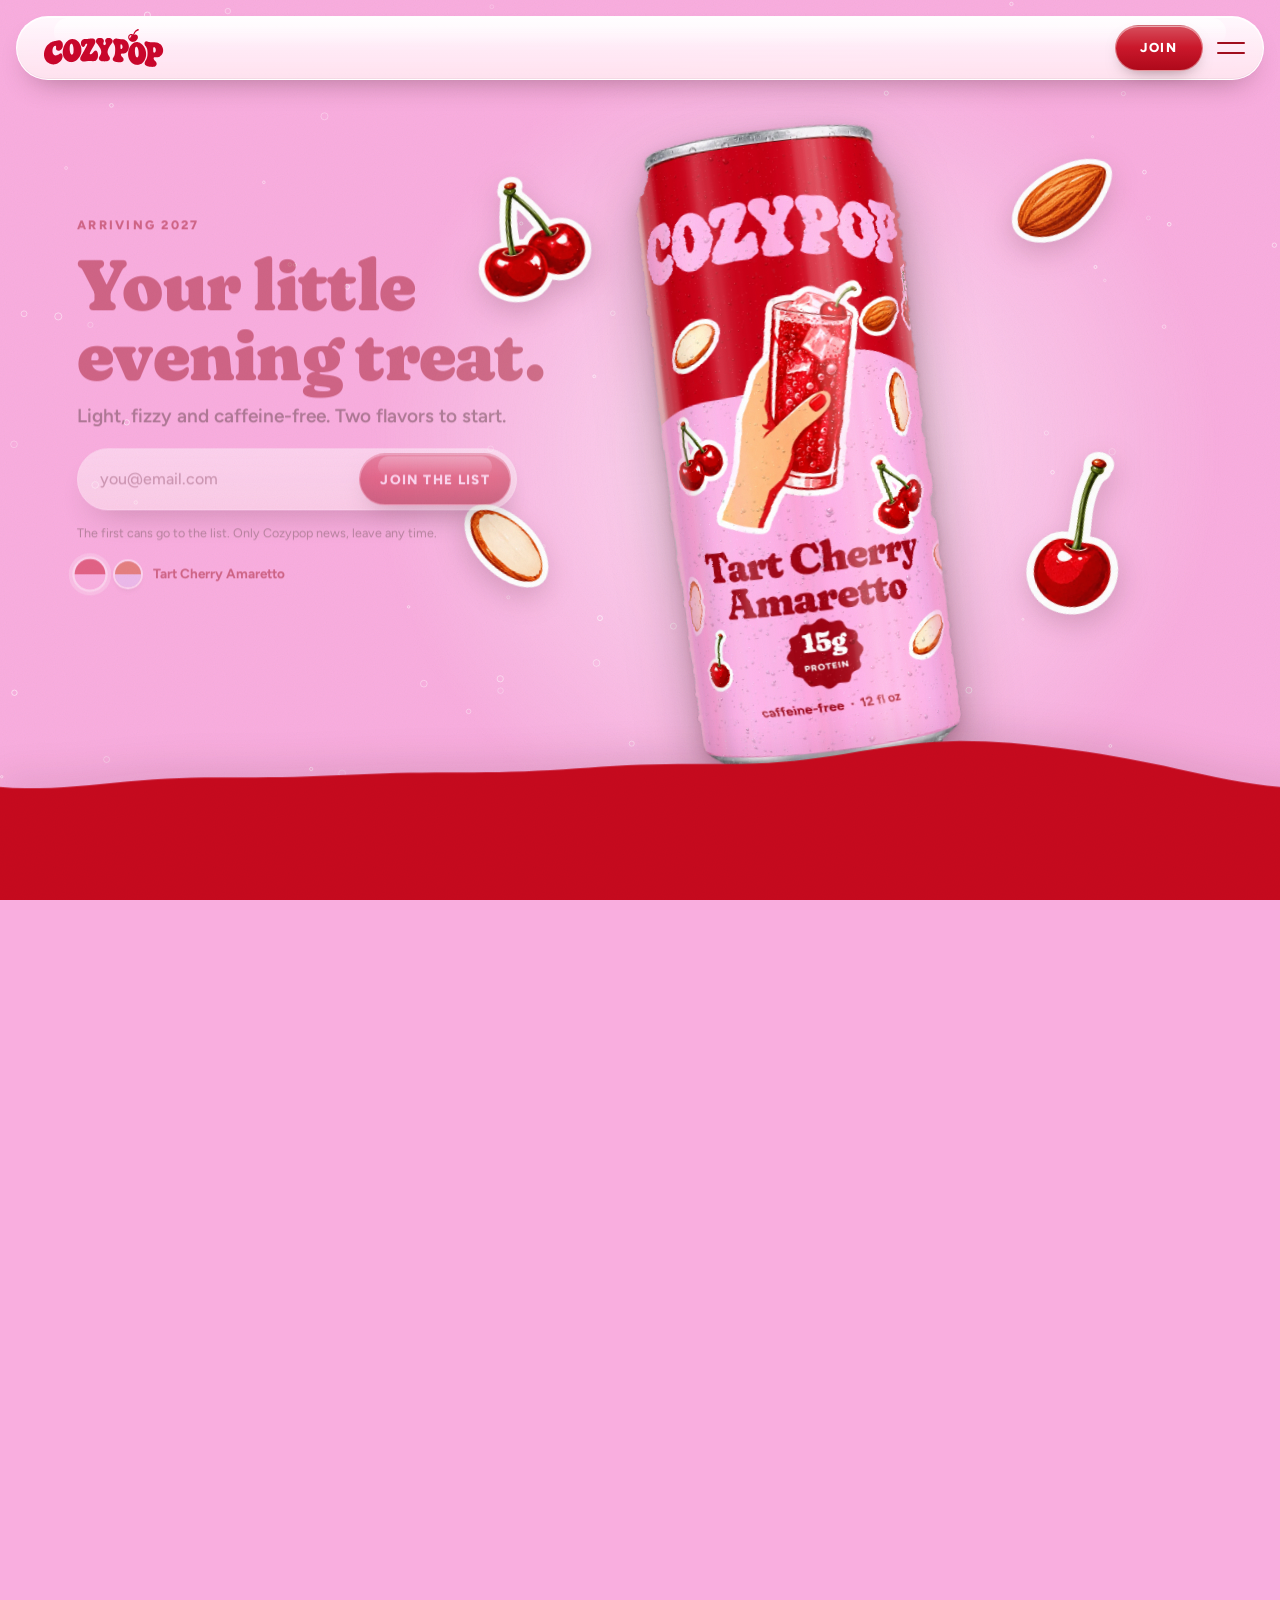
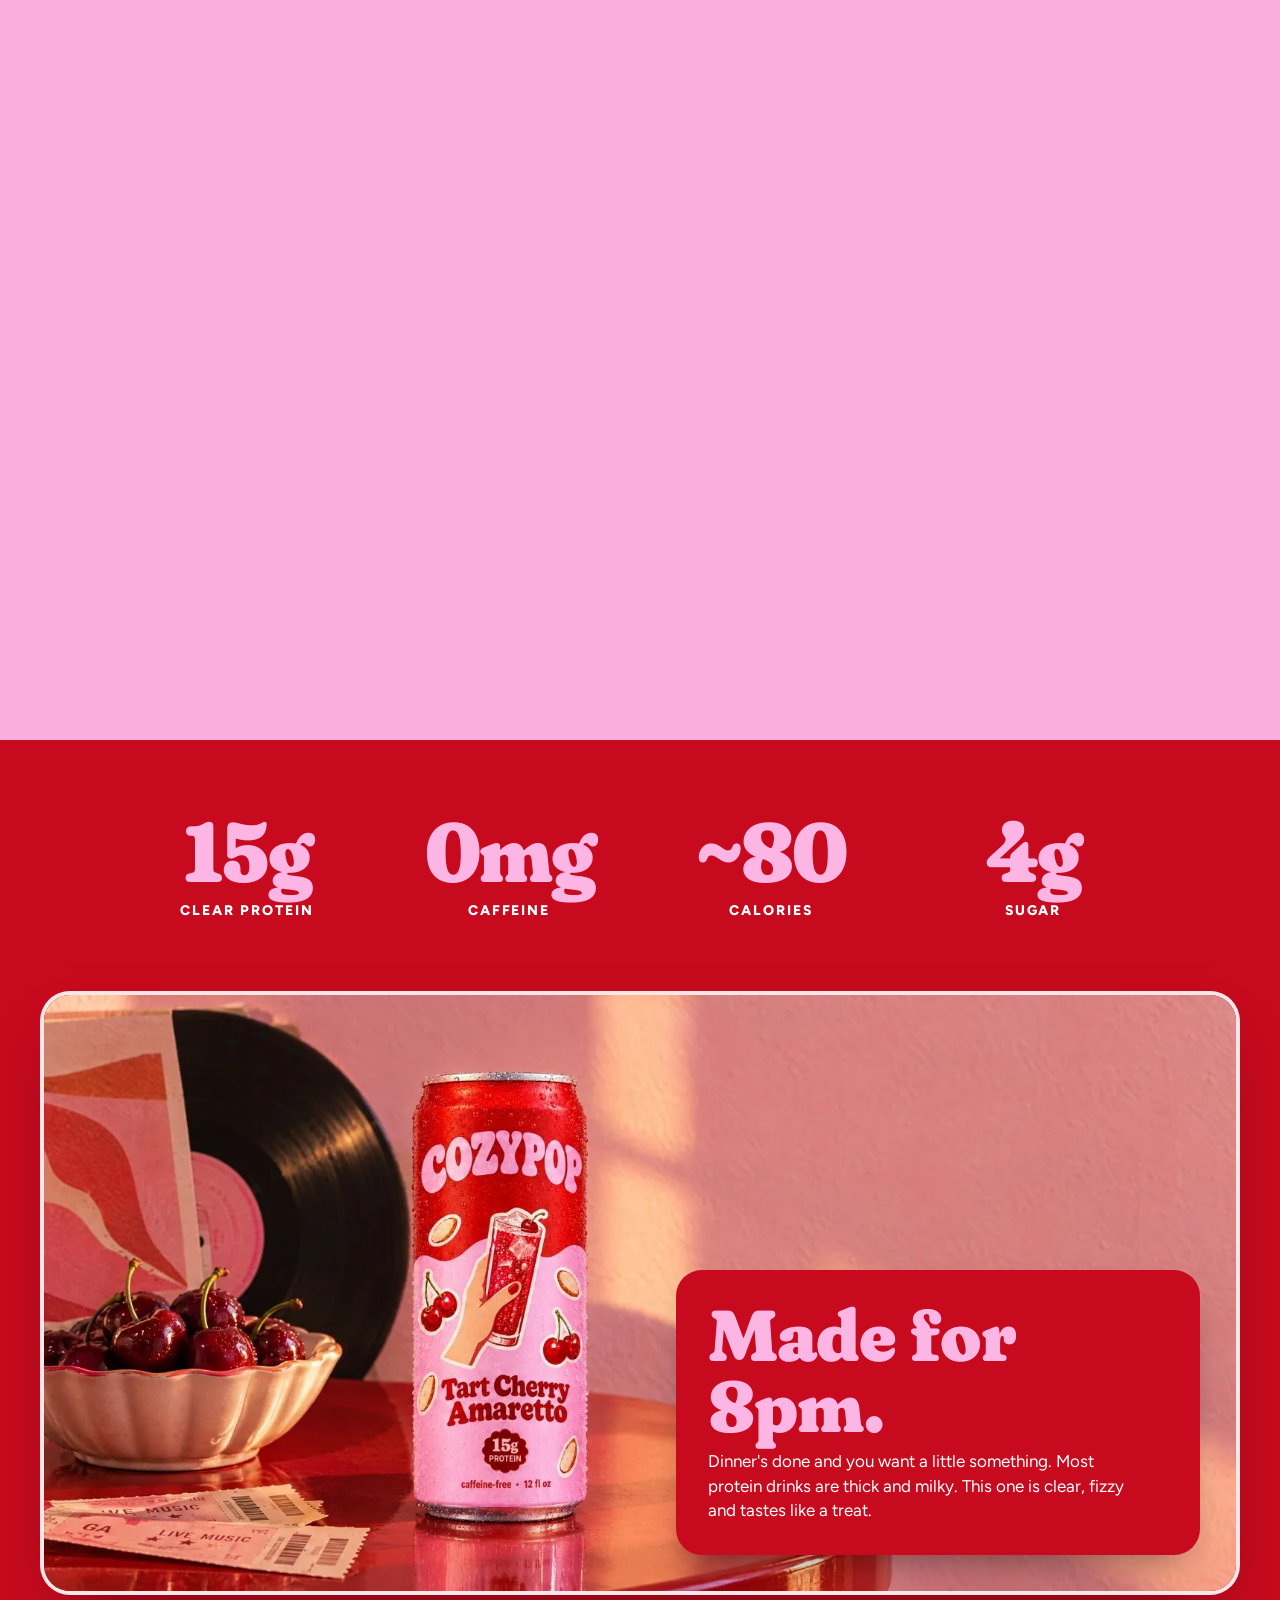
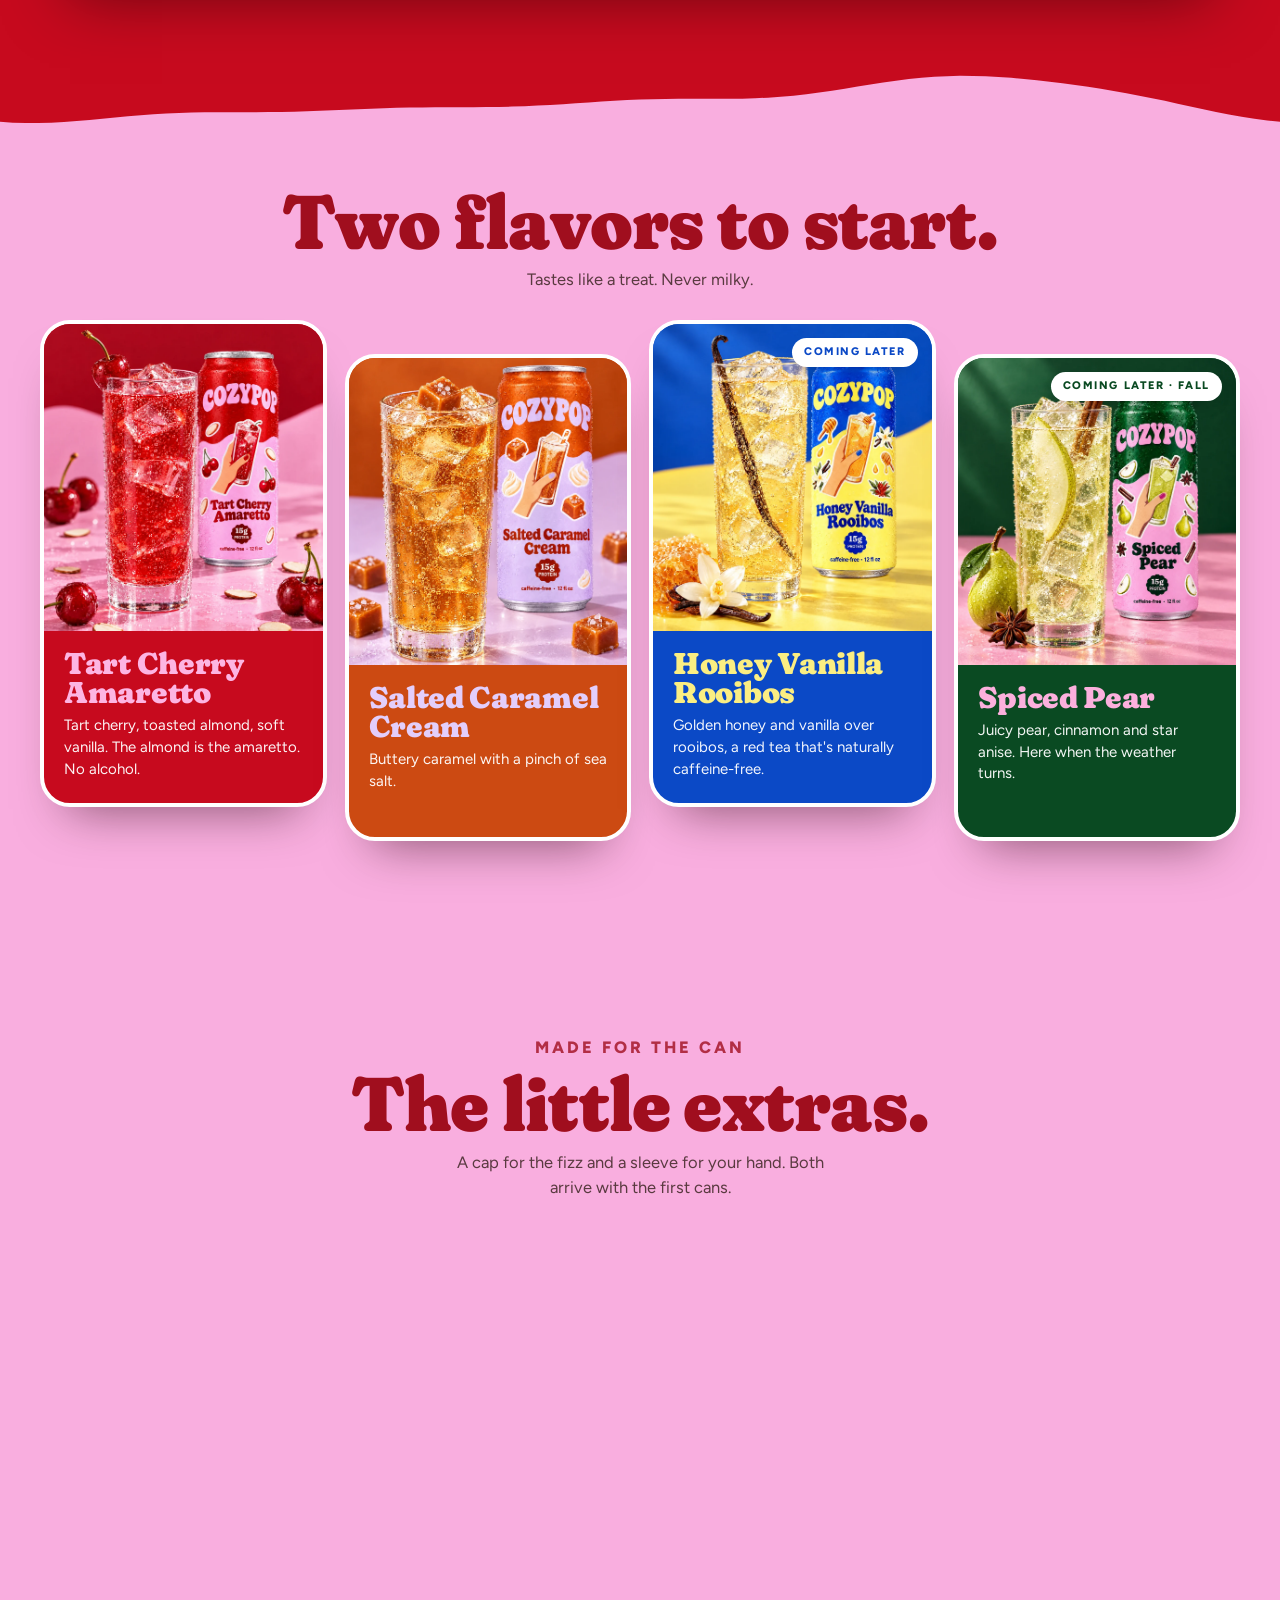
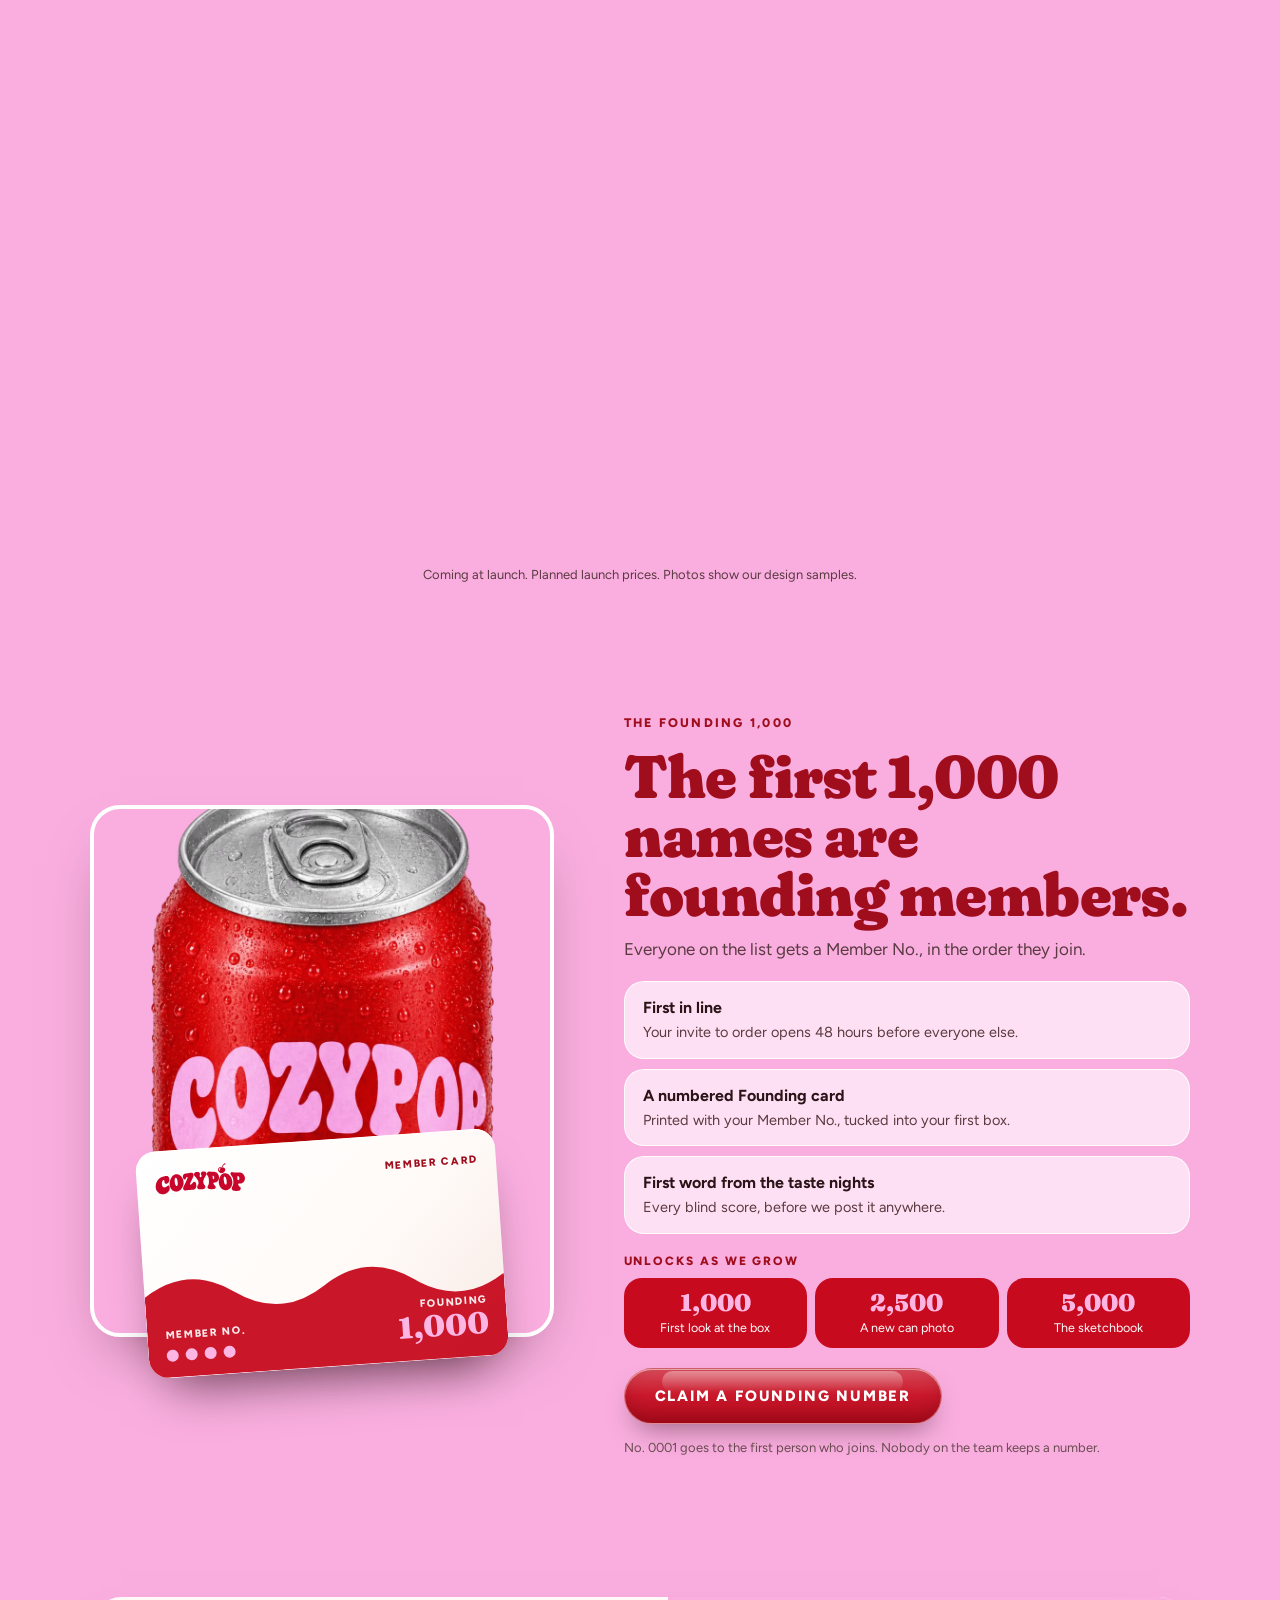
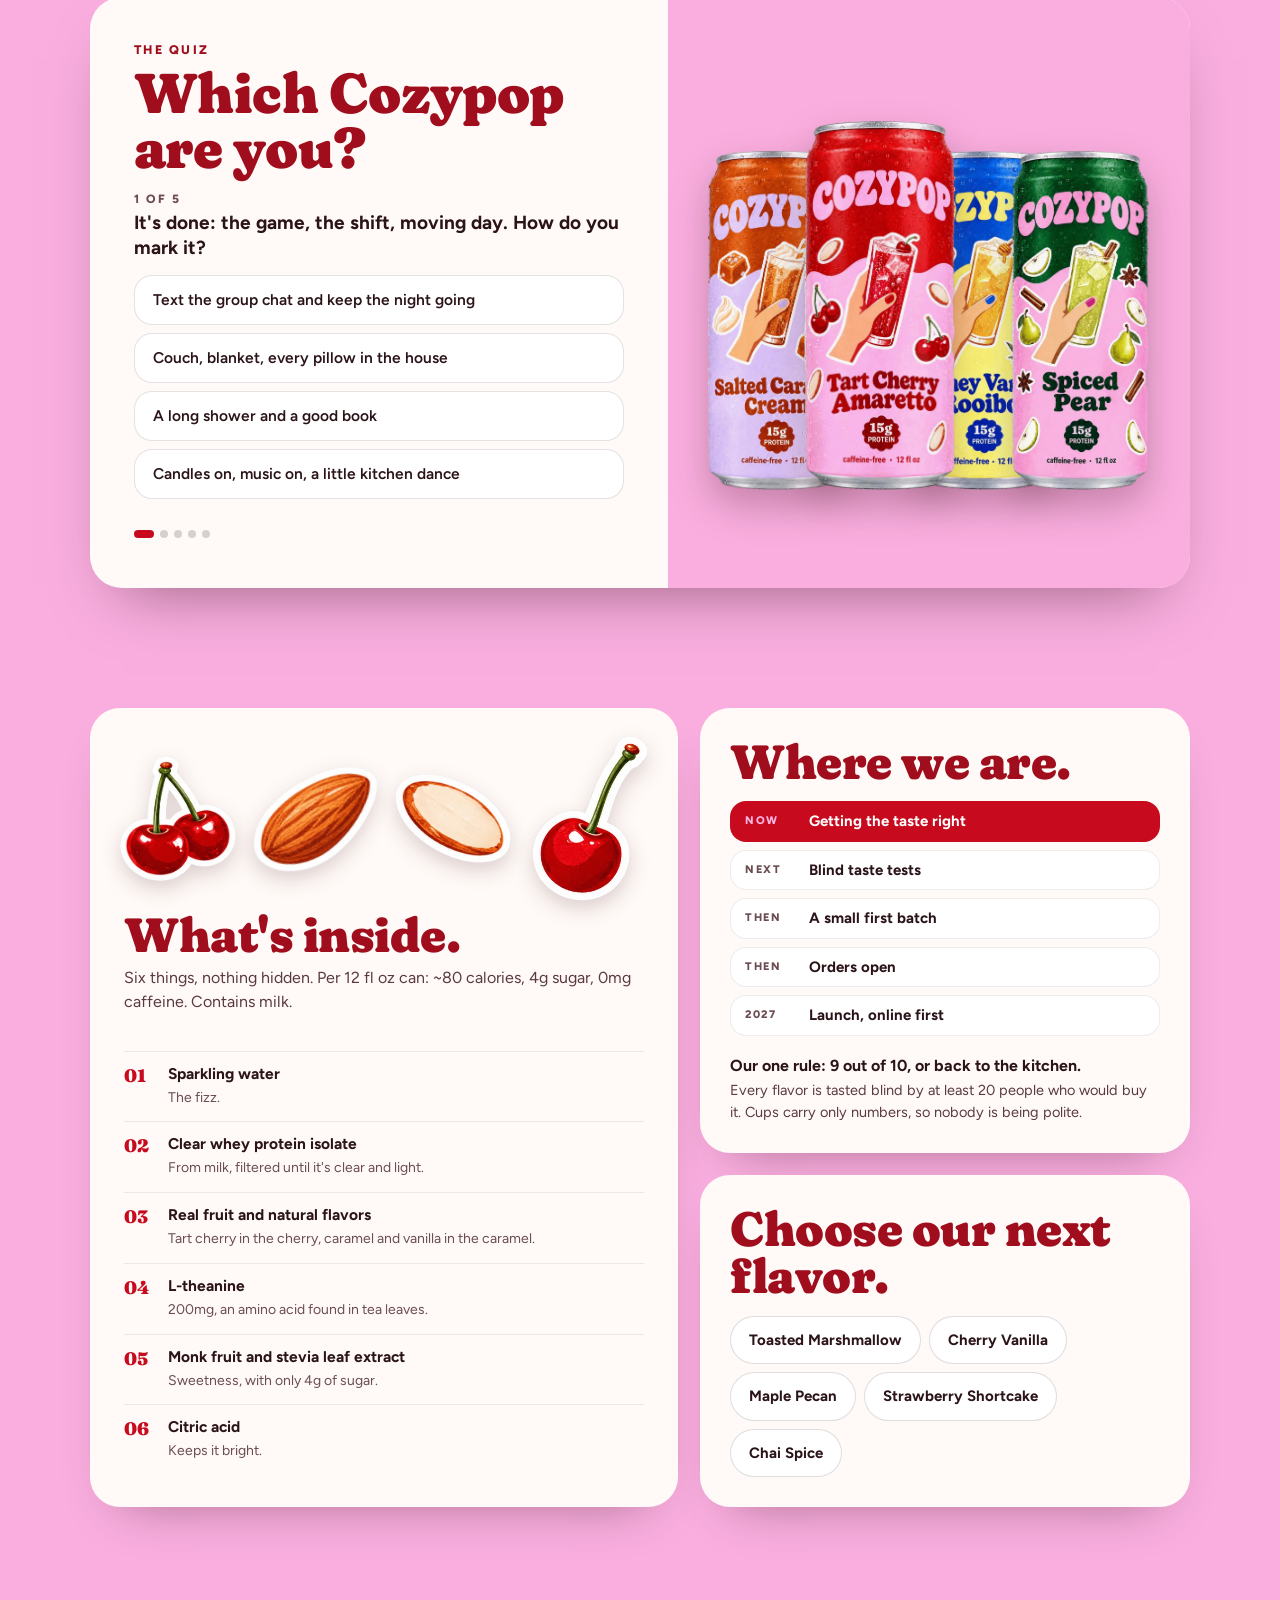
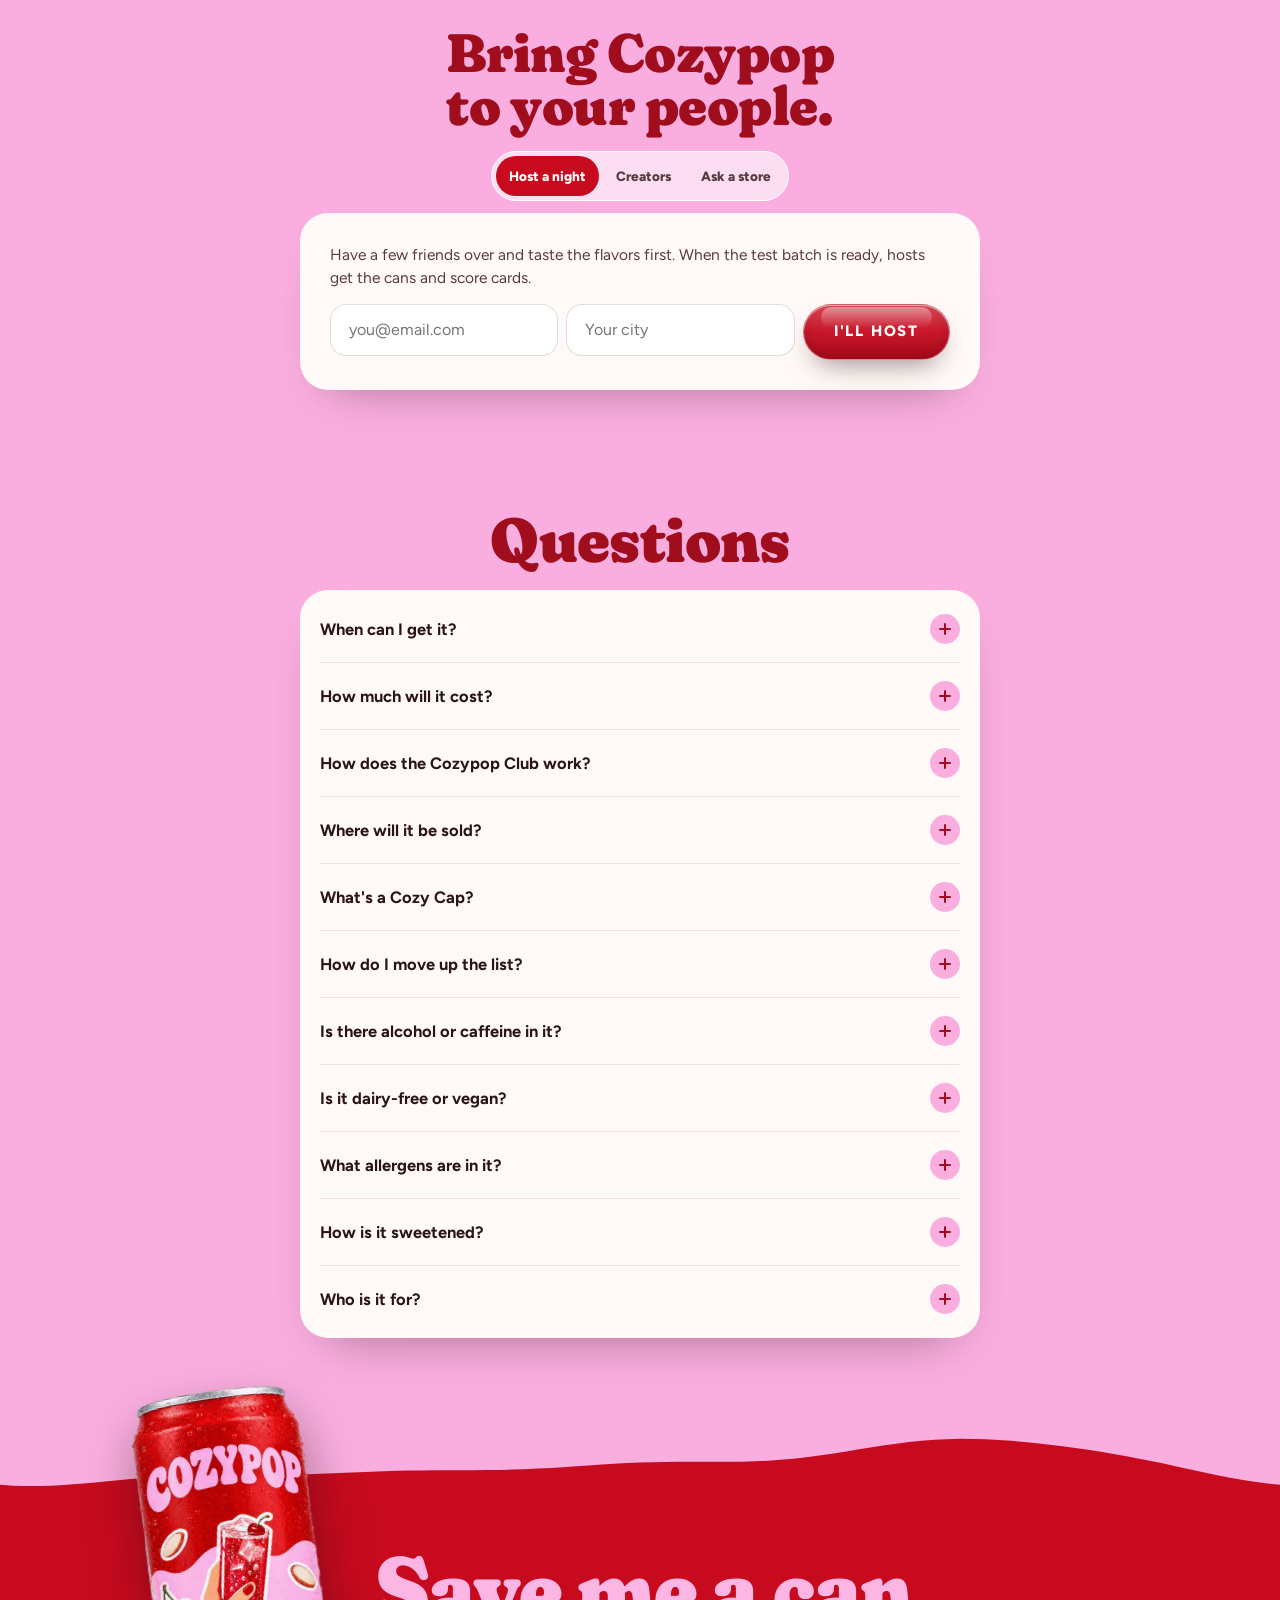
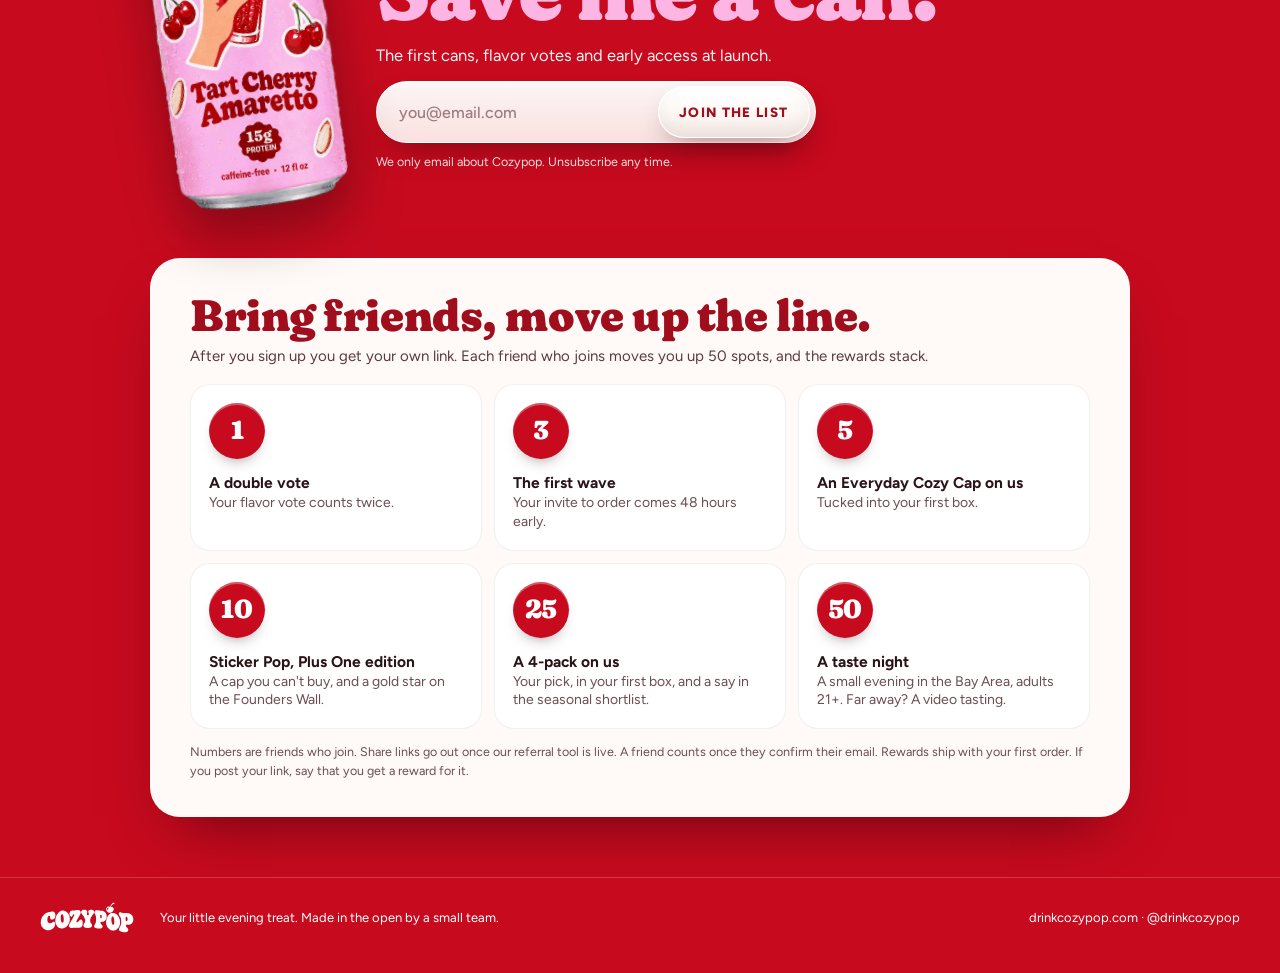
==== commit b3453aa1: "Take pre-orders off for now and make every form and link work Pre-orders wait for Cozypop's own Stri" ====
--- a/drinkcozypop-site/index.html
+++ b/drinkcozypop-site/index.html
@@ -18,6 +18,11 @@
 <link rel="preload" as="image" href="img/can/cherry-wrap.webp">
 <link rel="stylesheet" href="css/nav.css">
 <link rel="stylesheet" href="css/page.css">
+<style>
+/* Sign-up fallback note (until the Kit form is connected) */
+.form-err a,.status a{color:inherit;text-decoration:underline;text-underline-offset:2px;white-space:nowrap}
+#signup-bottom+.form-err{color:#fff}
+</style>
 </head>
 <body data-f="cherry">
 <a class="skip" href="#join">Skip to the sign-up</a>
@@ -31,7 +36,6 @@
     <a href="#flavors">Flavors</a>
     <a class="sub" href="#flavors" data-f="cherry">Tart Cherry Amaretto</a>
     <a class="sub" href="#flavors" data-f="caramel">Salted Caramel Cream</a>
-    <a href="#preorder">Pre-order</a>
     <a href="#extras">Caps and koozies</a>
     <a href="#founding">The Founding 1,000</a>
     <a href="#match">Which one are you?</a>
@@ -134,97 +138,6 @@
   <div class="row-dots" id="fl-dots" aria-hidden="true"><i class="on"></i><i></i><i></i><i></i></div>
 </section>
 
-<!-- ========== 4. PRE-ORDER + BACKERS ========== -->
-<div class="band-sec po-sec">
-  <div class="wave in" aria-hidden="true"><svg viewBox="0 0 2000 90" preserveAspectRatio="none"><path class="wv" fill="currentColor" d=""/></svg></div>
-  <section class="preorder" id="preorder" aria-labelledby="po-h">
-    <div class="head">
-      <p class="state" id="po-state"><span class="dot" aria-hidden="true"></span><span id="po-state-t">Opening soon. The list gets in 48 hours early.</span></p>
-      <h2 class="display" id="po-h">Pre-order your first cans.</h2>
-      <p>Pay ahead and your box comes from our very first run. Cancel for a full refund any time before it ships.</p>
-    </div>
-    <ol class="po-steps" aria-label="How a pre-order works">
-      <li><b>1</b>Pick your box</li>
-      <li><b>2</b>Pay today</li>
-      <li><b>3</b>Ships first, summer 2027</li>
-    </ol>
-    <div class="po-cards">
-      <article class="po-card rv">
-        <div class="ph"><img class="fsw" data-src-t="img/tray12-{f}.webp" src="img/tray12-cherry.webp" width="1000" height="1000" alt="A tray of twelve Cozypop cans" loading="lazy"></div>
-        <div class="bd">
-          <p class="tag">12 cans</p>
-          <h3 class="display">The 12-Pack</h3>
-          <p class="price"><b>$49.99</b><span>plus $9.99 shipping</span></p>
-          <ul>
-            <li>All one flavor, or a mix</li>
-            <li>A numbered Founding card in the box</li>
-            <li>Founder sticker and your name on the Founders Wall</li>
-          </ul>
-          <a class="pill po-btn" href="#join" data-po="CHECKOUT_LINK_12PACK" data-label="Pre-order the 12-Pack">Get my early invite</a>
-        </div>
-      </article>
-      <article class="po-card feature rv">
-        <span class="badge">Best value</span>
-        <div class="ph"><img src="img/club-box.webp" width="1000" height="1000" alt="An open Club Box of 24 Cozypop cans" loading="lazy"></div>
-        <div class="bd">
-          <p class="tag">24 cans</p>
-          <h3 class="display">Your first Club Box</h3>
-          <p class="price"><b>$99.98</b><span>shipping included, about $4.17 a can</span></p>
-          <ul>
-            <li>24 cans in the mix you pick</li>
-            <li>An Everyday Cozy Cap in the box</li>
-            <li>Money back if you don't love your first box</li>
-            <li>Skip or cancel before the next box. <a href="#faq-club" data-open="faq-club">How the Club works</a></li>
-          </ul>
-          <a class="pill hot po-btn" href="#join" data-po="CHECKOUT_LINK_CLUB" data-label="Pre-order a Club Box">Get my early invite</a>
-        </div>
-      </article>
-    </div>
-    <p class="po-count" id="po-count" hidden><b id="po-count-n"></b> <span id="po-count-t">boxes pre-ordered so far</span></p>
-
-    <div class="backers" id="join-in" aria-labelledby="backers-h">
-      <div class="bk-head">
-        <h3 class="display" id="backers-h">More ways to back us.</h3>
-        <p>Every option with cans ships at launch too.</p>
-      </div>
-      <div class="tiers" id="tiers" tabindex="0" aria-label="Backer options">
-        <article class="tier">
-          <span class="has none">No cans</span>
-          <div class="price display">$5</div>
-          <h4>Founding Spot</h4>
-          <ul><li>Your name on the Founders Wall</li><li>Founder sticker in your first order</li><li>Behind-the-scenes updates</li></ul>
-          <a class="pill back" href="/waitlist/" data-link="CHECKOUT_LINK_TIER_5">Back for $5</a>
-        </article>
-        <article class="tier">
-          <span class="has">4 cans</span>
-          <div class="price display">$30</div>
-          <h4>First Sip</h4>
-          <ul><li>A 4-pack of your choice, shipped at launch</li><li>Founder sticker</li><li>Name on the Founders Wall</li></ul>
-          <a class="pill back" href="/waitlist/" data-link="CHECKOUT_LINK_TIER_30">Back for $30</a>
-        </article>
-        <article class="tier">
-          <span class="has">8 cans</span>
-          <div class="price display">$75</div>
-          <h4>Founders Box</h4>
-          <ul><li>Numbered box: 8 cans, 2 of each flavor</li><li>Your name printed inside the box</li><li>A Cozy Cap, included</li><li>Everything in First Sip</li></ul>
-          <a class="pill back" href="/waitlist/" data-link="CHECKOUT_LINK_TIER_75">Back for $75</a>
-        </article>
-        <article class="tier">
-          <span class="has">8 cans</span>
-          <div class="price display">$150</div>
-          <h4>Flavor Council</h4>
-          <ul><li>Vote on every flavor and design decision</li><li>A video call with the founding team</li><li>Your name on the back of the first batch of cans</li><li>Everything in Founders Box</li></ul>
-          <a class="pill back" href="/waitlist/" data-link="CHECKOUT_LINK_TIER_150">Back for $150</a>
-        </article>
-      </div>
-      <div class="row-dots light" id="tier-dots" aria-hidden="true"><i class="on"></i><i></i><i></i><i></i></div>
-    </div>
-    <!-- CHECKOUT: paste each checkout link into CONFIG at the bottom of this file. Pre-orders: CHECKOUT_LINK_12PACK, CHECKOUT_LINK_CLUB, then set PREORDERS_OPEN:true. Backing: CHECKOUT_LINK_TIER_5, _30, _75, _150. Until then the buttons go to the list. -->
-    <p class="fine">A pre-order or backing is a purchase, not a share of the company. Anything with cans ships when we launch, with a full refund any time before it ships. <a href="/preorder-policy/">Pre-order and refund policy</a></p>
-  </section>
-  <div class="wave out" aria-hidden="true"><svg viewBox="0 0 2000 90" preserveAspectRatio="none"><path class="wv" fill="currentColor" d=""/></svg></div>
-</div>
-
 <!-- ========== 4b. LITTLE EXTRAS: caps and koozies ========== -->
 <section class="extras" id="extras" aria-labelledby="extras-h">
   <div class="head">
@@ -246,7 +159,7 @@
           <button type="button" data-k="everyday" aria-pressed="true"><b>Everyday</b><span>$12</span></button>
           <button type="button" data-k="sticker" aria-pressed="false"><b>Sticker Pop</b><span>$15</span></button>
         </div>
-        <a class="pill x-get" href="#preorder">Add one to my pre-order</a>
+        <a class="pill x-get" href="#join">Tell me at launch</a>
       </div>
     </article>
     <article class="x-card rv" id="x-wave" data-c="cherry">
@@ -267,11 +180,11 @@
           <button type="button" data-k="green" aria-pressed="false" style="--s:#0A4A22" aria-label="Green"></button>
         </div>
         <p class="x-price"><b>$14</b> for the set, or <b>$22</b> with an Everyday Cap</p>
-        <a class="pill x-get" href="#preorder">Add one to my pre-order</a>
+        <a class="pill x-get" href="#join">Tell me at launch</a>
       </div>
     </article>
   </div>
-  <p class="x-fine">Pick your cap and Wave Set at checkout when pre-orders open, or add them to any order later. Planned launch prices. Photos show our design samples.</p>
+  <p class="x-fine">Coming at launch. Planned launch prices. Photos show our design samples.</p>
 </section>
 
 <!-- ========== 5. THE FOUNDING 1,000 ========== -->
@@ -295,7 +208,7 @@
       <p class="cp-fc-note"></p>
     </div>
     <ul class="perks">
-      <li><b>First to pre-order</b><span>Your invite opens 48 hours before the rest of the list.</span></li>
+      <li><b>First in line</b><span>Your invite to order opens 48 hours before everyone else.</span></li>
       <li><b>A numbered Founding card</b><span>Printed with your Member No., tucked into your first box.</span></li>
       <li><b>First word from the taste nights</b><span>Every blind score, before we post it anywhere.</span></li>
     </ul>
@@ -380,7 +293,7 @@
       <li class="now"><span>Now</span>Getting the taste right</li>
       <li><span>Next</span>Blind taste tests</li>
       <li><span>Then</span>A small first batch</li>
-      <li><span>Then</span>Pre-orders</li>
+      <li><span>Then</span>Orders open</li>
       <li><span>2027</span>Launch, online first</li>
     </ol>
     <p class="rule"><b>Our one rule: 9 out of 10, or back to the kitchen.</b> Every flavor is tasted blind by at least 20 people who would buy it. Cups carry only numbers, so nobody is being polite.</p>
@@ -410,8 +323,8 @@
   <div class="pp-card">
     <div class="panel" role="tabpanel" id="p-host" aria-labelledby="t-host">
       <p>Have a few friends over and taste the flavors first. When the test batch is ready, hosts get the cans and score cards.</p>
-      <!-- HOST_FORM_URL: paste the Kit form action for tasting-night hosts into CONFIG. Until then this goes to /waitlist/. -->
-      <form class="mini" data-link="HOST_FORM_URL" action="/waitlist/" method="post" novalidate>
+      <!-- HOST_FORM_URL: paste the Kit form action for tasting-night hosts into CONFIG. Until then it offers a pre-filled email. -->
+      <form class="mini" data-link="HOST_FORM_URL" action="#" method="post" novalidate>
         <label for="host-email" class="sr">Email</label><input id="host-email" name="email_address" type="email" placeholder="you@email.com" autocomplete="email" required>
         <label for="host-city" class="sr">City</label><input id="host-city" name="fields[city]" type="text" placeholder="Your city" autocomplete="address-level2">
         <input type="hidden" name="fields[creator_source]" class="f-ref" value="">
@@ -421,8 +334,8 @@
     </div>
     <div class="panel" role="tabpanel" id="p-crew" aria-labelledby="t-crew" hidden>
       <p>Make videos, run a café, or own a shop your neighbors love? Tell us where to find you and we'll reach out when samples are ready.</p>
-      <!-- CREW_FORM_URL: paste the creators / Cozy Crew sign-up form action into CONFIG. Until then this goes to /waitlist/. -->
-      <form class="mini" data-link="CREW_FORM_URL" action="/waitlist/" method="post" novalidate>
+      <!-- CREW_FORM_URL: paste the creators / Cozy Crew sign-up form action into CONFIG. Until then it offers a pre-filled email. -->
+      <form class="mini" data-link="CREW_FORM_URL" action="#" method="post" novalidate>
         <label for="cr-email" class="sr">Email</label><input id="cr-email" name="email_address" type="email" placeholder="you@email.com" autocomplete="email" required>
         <label for="cr-handle" class="sr">Handle or shop name</label><input id="cr-handle" name="fields[handle]" type="text" placeholder="@handle or shop name">
         <input type="hidden" name="fields[creator_source]" class="f-ref" value="">
@@ -432,8 +345,8 @@
     </div>
     <div class="panel" role="tabpanel" id="p-store" aria-labelledby="t-store" hidden>
       <p>Name the shop or café where you'd like to find Cozypop. We count every request and bring the count when we ask a store to carry it. We share only the count, never your name or email.</p>
-      <!-- STORE_FORM_URL: paste the same Kit waitlist form action into CONFIG (see go-live/ask-your-store/README.md). Until then nothing is sent; the button only shows the thank-you. -->
-      <form class="sa-form" id="store-form" data-link="STORE_FORM_URL" action="/waitlist/" method="post" novalidate>
+      <!-- STORE_FORM_URL: paste the same Kit waitlist form action into CONFIG (see go-live/ask-your-store/README.md). Until then it offers a pre-filled email. -->
+      <form class="sa-form" id="store-form" data-link="STORE_FORM_URL" action="#" method="post" novalidate>
         <label for="sa-store" class="sr">Store or café</label><input id="sa-store" name="fields[store_name]" type="text" maxlength="80" placeholder="Store or café" autocomplete="off" required>
         <label for="sa-city" class="sr">City</label><input id="sa-city" name="fields[store_city]" type="text" maxlength="60" placeholder="City" autocomplete="address-level2" required>
         <label for="sa-email" class="sr">Email, optional</label><input id="sa-email" name="email_address" type="email" placeholder="Email (optional, to hear if they say yes)" autocomplete="email">
@@ -450,18 +363,17 @@
 <section class="faq" id="faq" aria-labelledby="faq-h">
   <h2 class="display" id="faq-h">Questions</h2>
   <div class="list">
-    <details><summary>When can I get it?<i aria-hidden="true"></i></summary><p>We're aiming for 2027. People on the list and backers get in before anyone else.</p></details>
+    <details><summary>When can I get it?<i aria-hidden="true"></i></summary><p>We're aiming for 2027. People on the list get in before anyone else.</p></details>
     <details><summary>How much will it cost?<i aria-hidden="true"></i></summary><p>A 12-Pack is $49.99, about $4.17 a can, and shop orders ship for $9.99. A Club Box is 24 cans for $99.98 with shipping included. 4-packs and a numbered Founders Box arrive at launch too. Prices aren't final yet.</p></details>
     <details id="faq-club"><summary>How does the Cozypop Club work?<i aria-hidden="true"></i></summary><p>Our subscription, opening at launch. Pick a mix and get 24 cans every 4 or 8 weeks for $99.98, shipping included. Your first three boxes each carry a gift: an Everyday Cozy Cap, then a Wave coaster, then a Sticker Pop cap. Your first box has a money-back guarantee, one per household. Members get first pick of new flavors and a vote on what's next, and can swap, skip or pause anytime.</p></details>
     <details><summary>Where will it be sold?<i aria-hidden="true"></i></summary><p>Online first, shipped to your door. Then stores, one city at a time.</p></details>
-    <details><summary>What's a Cozy Cap?<i aria-hidden="true"></i></summary><p>A cap that snaps onto your can, with a slide-open sip hole. Set it down, come back to it later. The Everyday cap is $12 and the sticker-covered Sticker Pop is $15. Founding pre-orders include one.</p></details>
+    <details><summary>What's a Cozy Cap?<i aria-hidden="true"></i></summary><p>A cap that snaps onto your can, with a slide-open sip hole. Set it down, come back to it later. The Everyday cap is $12 and the sticker-covered Sticker Pop is $15. Founding members get one in their first box.</p></details>
     <details><summary>How do I move up the list?<i aria-hidden="true"></i></summary><p>Share your link. Each friend who joins moves you up 50 spots, and the rewards stack. See the ladder at the bottom of this page. A friend counts once they confirm their email.</p></details>
     <details><summary>Is there alcohol or caffeine in it?<i aria-hidden="true"></i></summary><p>Neither. Amaretto is the name of the almond flavor, and every Cozypop is non-alcoholic. Every flavor is caffeine-free too.</p></details>
     <details><summary>Is it dairy-free or vegan?<i aria-hidden="true"></i></summary><p>No. The protein is whey, which comes from milk. It's clear and light, but it does contain milk.</p></details>
     <details><summary>What allergens are in it?<i aria-hidden="true"></i></summary><p>Milk, from the whey. The almond note in Tart Cherry Amaretto comes from flavoring, and we'll confirm with our factory whether any tree nuts are involved before launch. Every can lists its allergens.</p></details>
     <details><summary>How is it sweetened?<i aria-hidden="true"></i></summary><p>A little real fruit, honey or cane sugar, plus monk fruit and stevia leaf extract. About 4 grams of sugar a can.</p></details>
     <details><summary>Who is it for?<i aria-hidden="true"></i></summary><p>Grown-ups. Cozypop is made for adults, not kids. Like any protein drink, check the label and ask your doctor if you're unsure.</p></details>
-    <details><summary>Can I cancel a pre-order?<i aria-hidden="true"></i></summary><p>Yes, for a full refund any time before your order ships. Details in our <a href="/preorder-policy/">pre-order and refund policy</a>.</p></details>
   </div>
 </section>
 </main>
@@ -500,7 +412,7 @@
       <p class="ladder-sub">After you sign up you get your own link. Each friend who joins moves you up 50 spots, and the rewards stack.</p>
       <ol class="ladder">
         <li><span class="n display">1</span><span><b>A double vote</b>Your flavor vote counts twice.</span></li>
-        <li><span class="n display">3</span><span><b>The first wave</b>Your pre-order invite comes 48 hours early.</span></li>
+        <li><span class="n display">3</span><span><b>The first wave</b>Your invite to order comes 48 hours early.</span></li>
         <li><span class="n display">5</span><span><b>An Everyday Cozy Cap on us</b>Tucked into your first box.</span></li>
         <li><span class="n display">10</span><span><b>Sticker Pop, Plus One edition</b>A cap you can't buy, and a gold star on the Founders Wall.</span></li>
         <li><span class="n display">25</span><span><b>A 4-pack on us</b>Your pick, in your first box, and a say in the seasonal shortlist.</span></li>
@@ -516,7 +428,6 @@
     <span class="logo-mark" aria-hidden="true"></span>
     <span>Your little evening treat. Made in the open by a small team.</span>
     <span>drinkcozypop.com · @drinkcozypop</span>
-    <nav class="legal" aria-label="Policies"><a href="/terms/">Terms</a><a href="/preorder-policy/">Pre-order and refund policy</a><a href="/privacy/">Privacy</a><a href="/shipping/">Shipping</a><a href="/crew-terms/">Cozy Crew terms</a></nav>
   </div>
 </footer>
 
@@ -545,7 +456,7 @@
 
   /* ===== WAITLIST + REFERRALS (v47). Paste on trademark-filing day. See coming-soon-v47-waitlist/setup-checklist.md.
      Both blank = DEMO MODE: nothing is sent anywhere, the thank-you shows a sample link marked "Demo".
-     (On drinkcozypop.com itself blank IDs never show a demo: the button sends people to /waitlist/, as in v46.)
+     (On drinkcozypop.com itself blank IDs never show a demo: sign-ups offer a pre-filled email instead.)
      No secrets go here. Both values are public form IDs that anyone can see in a page's code.
      NEVER paste a LaunchList API key (starts llk_) or a Kit API key/secret. The page refuses an llk_ value. */
   KIT_FORM_ID:'',                   /* Kit > Grow > Landing Pages & Forms > "Cozypop waitlist" > Publish > HTML: the digits in action="https://app.kit.com/forms/1234567/subscriptions". Example: '1234567' */
@@ -561,6 +472,39 @@
   CARD_FROM_LINK:true               /* Thank-you card: show the Member No. from ?n= (the welcome email link). false always shows the dots. */
 };
 </script>
+<script>
+/* Until CONFIG has a Kit or LaunchList ID, no form on the live site can save an email. This runs before js/page.js
+   and, only in that case, shows an honest note with a pre-filled email instead of a dead page or a fake thank-you.
+   Once KIT_FORM_ID (or a form URL) is set, it steps aside and page.js handles the form as normal. */
+(function(){
+  var HELLO='drinkcozypop@gmail.com', RE=/^[^\s@]+@[^\s@]+\.[^\s@]{2,}$/;
+  function has(v){return /^https:\/\//.test(String(v||''));}
+  var listOn=/^\d{3,12}$/.test(String(CONFIG.KIT_FORM_ID||'').trim())||/^frm_/.test(String(CONFIG.LAUNCHLIST_FORM_ID||'').trim());
+  function note(box,email,subj){
+    var a=document.createElement('a');
+    a.href='mailto:'+HELLO+'?subject='+encodeURIComponent(subj)+'&body='+encodeURIComponent(email?'Please add '+email+'.':'Hello!');
+    a.textContent=HELLO;
+    box.textContent='Our sign-up opens in a few days. For now, email ';
+    box.appendChild(a); box.appendChild(document.createTextNode(' and we’ll add you by hand.'));
+  }
+  document.addEventListener('submit',function(e){
+    var f=e.target, box, subj, em=f.querySelector('input[type=email]'), v=em?em.value.trim():'';
+    if(f.classList.contains('signup')){ if(listOn) return; box=f.nextElementSibling; subj='Add me to the Cozypop list'; }
+    else if(f.classList.contains('mini')){ if(has(CONFIG[f.getAttribute('data-link')])) return; box=f.parentNode.querySelector('.status');
+      subj=f.getAttribute('data-link')==='HOST_FORM_URL'?'I want to host a Cozypop tasting night':'I want to join the Cozy Crew'; }
+    else if(f.id==='store-form'){ if(has(v?CONFIG.STORE_FORM_URL:CONFIG.STORE_COUNT_URL)) return; box=f.querySelector('.sa-status');
+      var st=f.querySelector('#sa-store').value.trim(), ct=f.querySelector('#sa-city').value.trim();
+      e.preventDefault(); e.stopPropagation();
+      if(!st||!ct){ box.textContent=!st?'Tell us the store or café.':'Tell us the city.'; return; }
+      return note(box,v,'Please carry Cozypop at '+st+' in '+ct);
+    } else return;
+    e.preventDefault(); e.stopPropagation();
+    if(!box) return;
+    if(!RE.test(v)){ box.textContent='Enter an email like you@email.com'; if(em) em.focus(); return; }
+    note(box,v,subj);
+  },true);
+})();
+</script>
 <script src="js/nav.js"></script>
 <script src="js/stage.js"></script>
 <script src="js/page.js"></script>
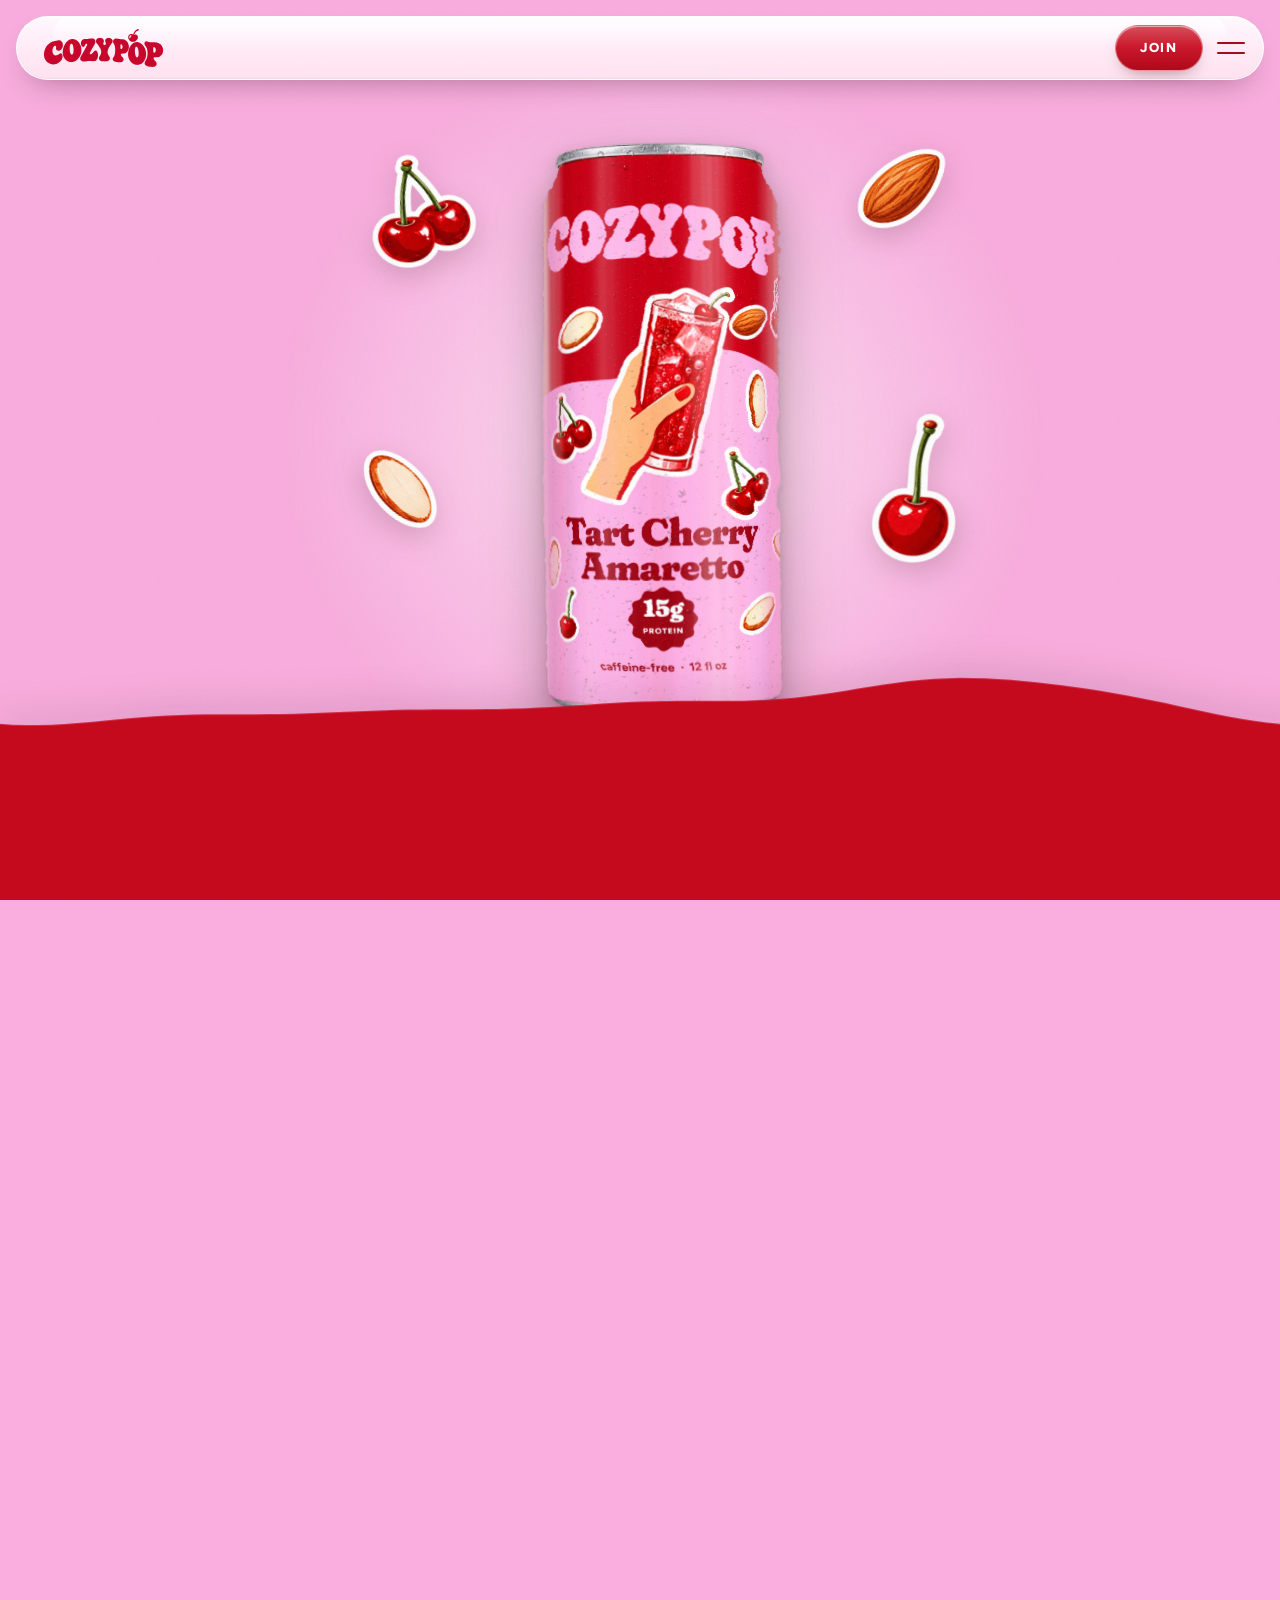
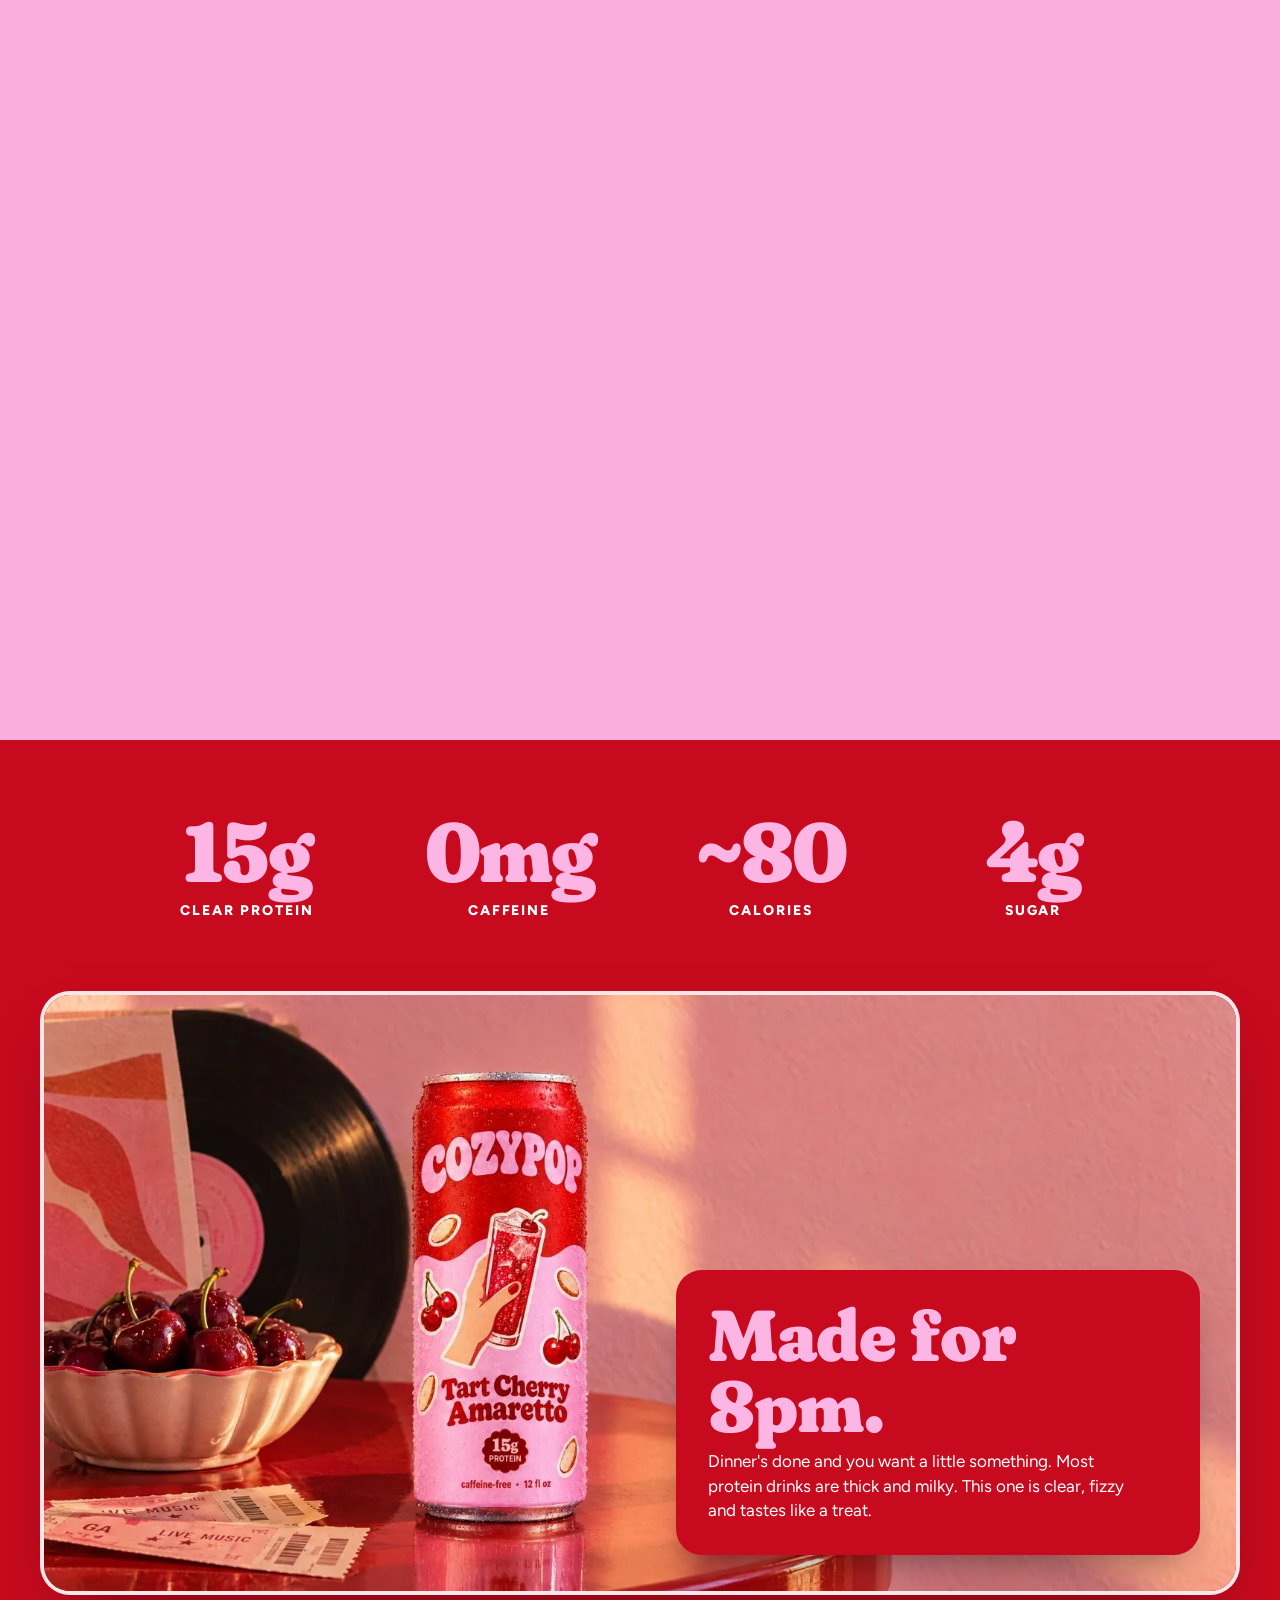
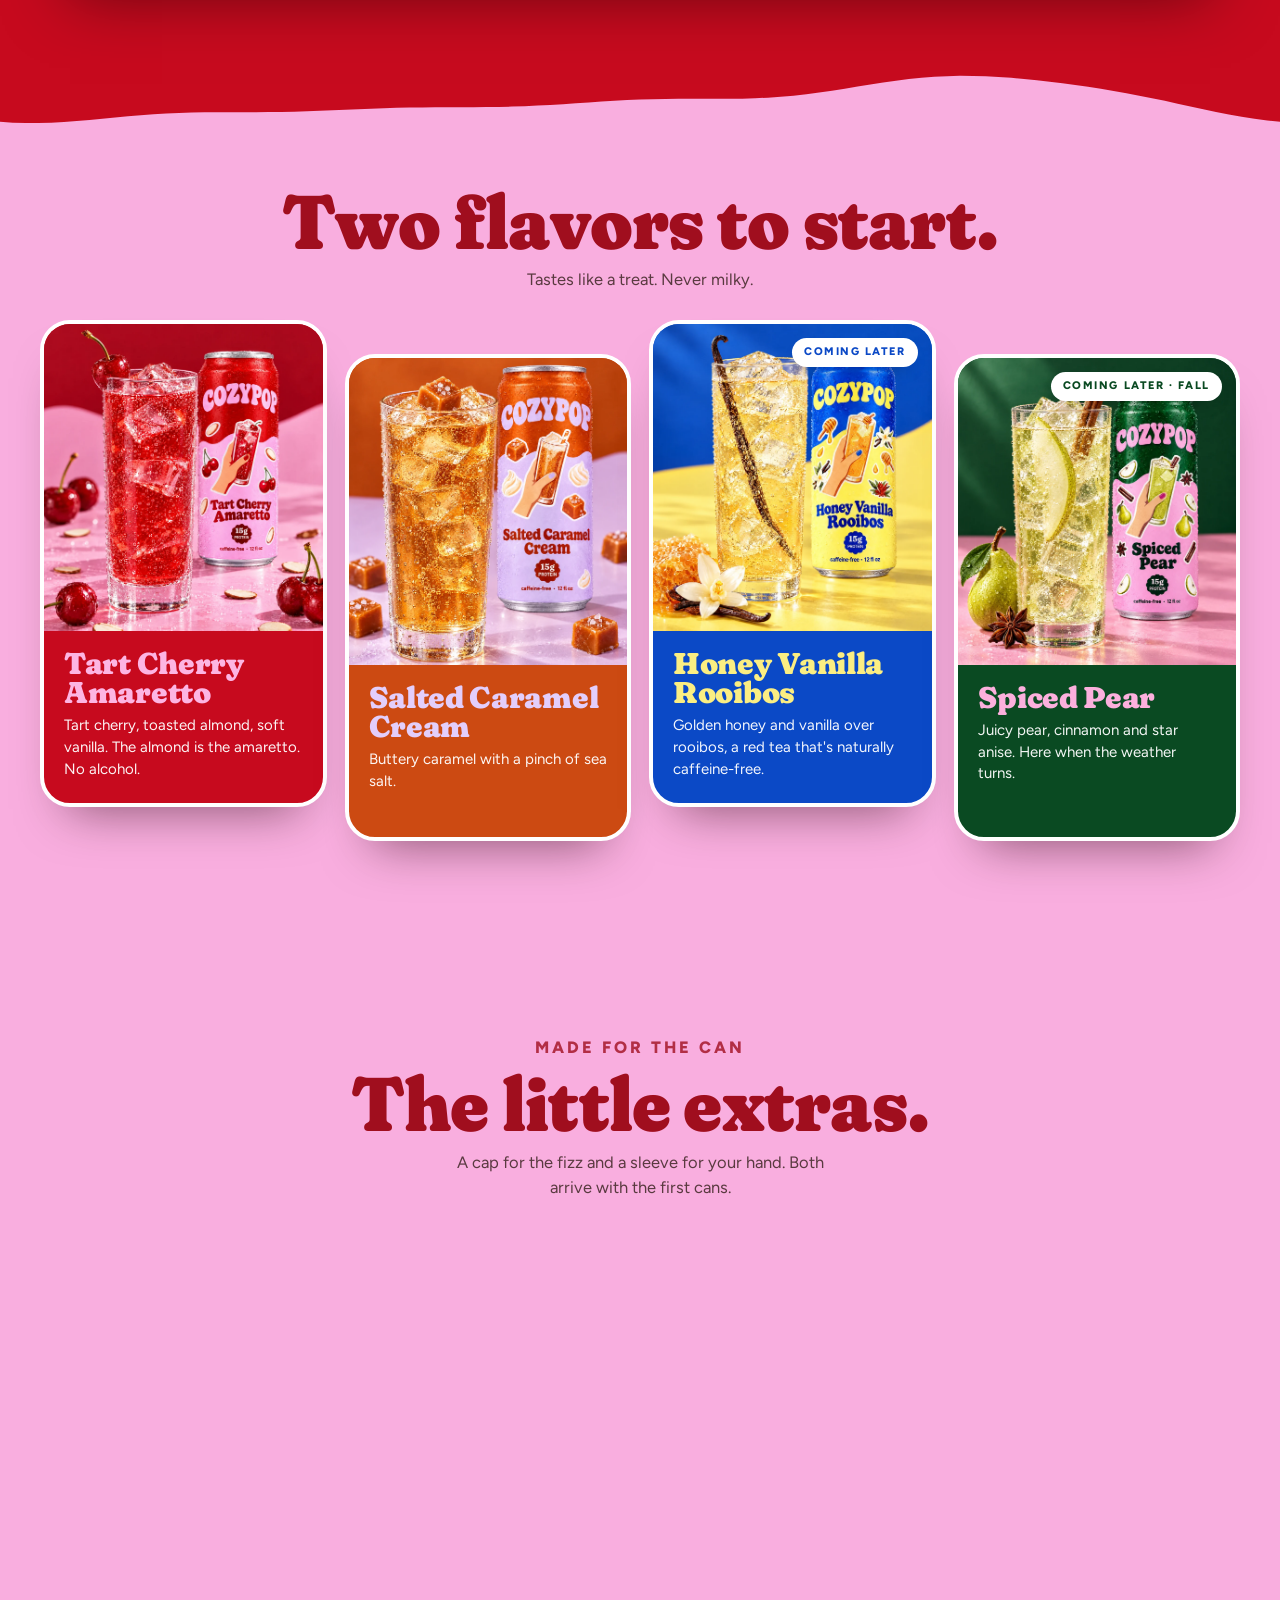
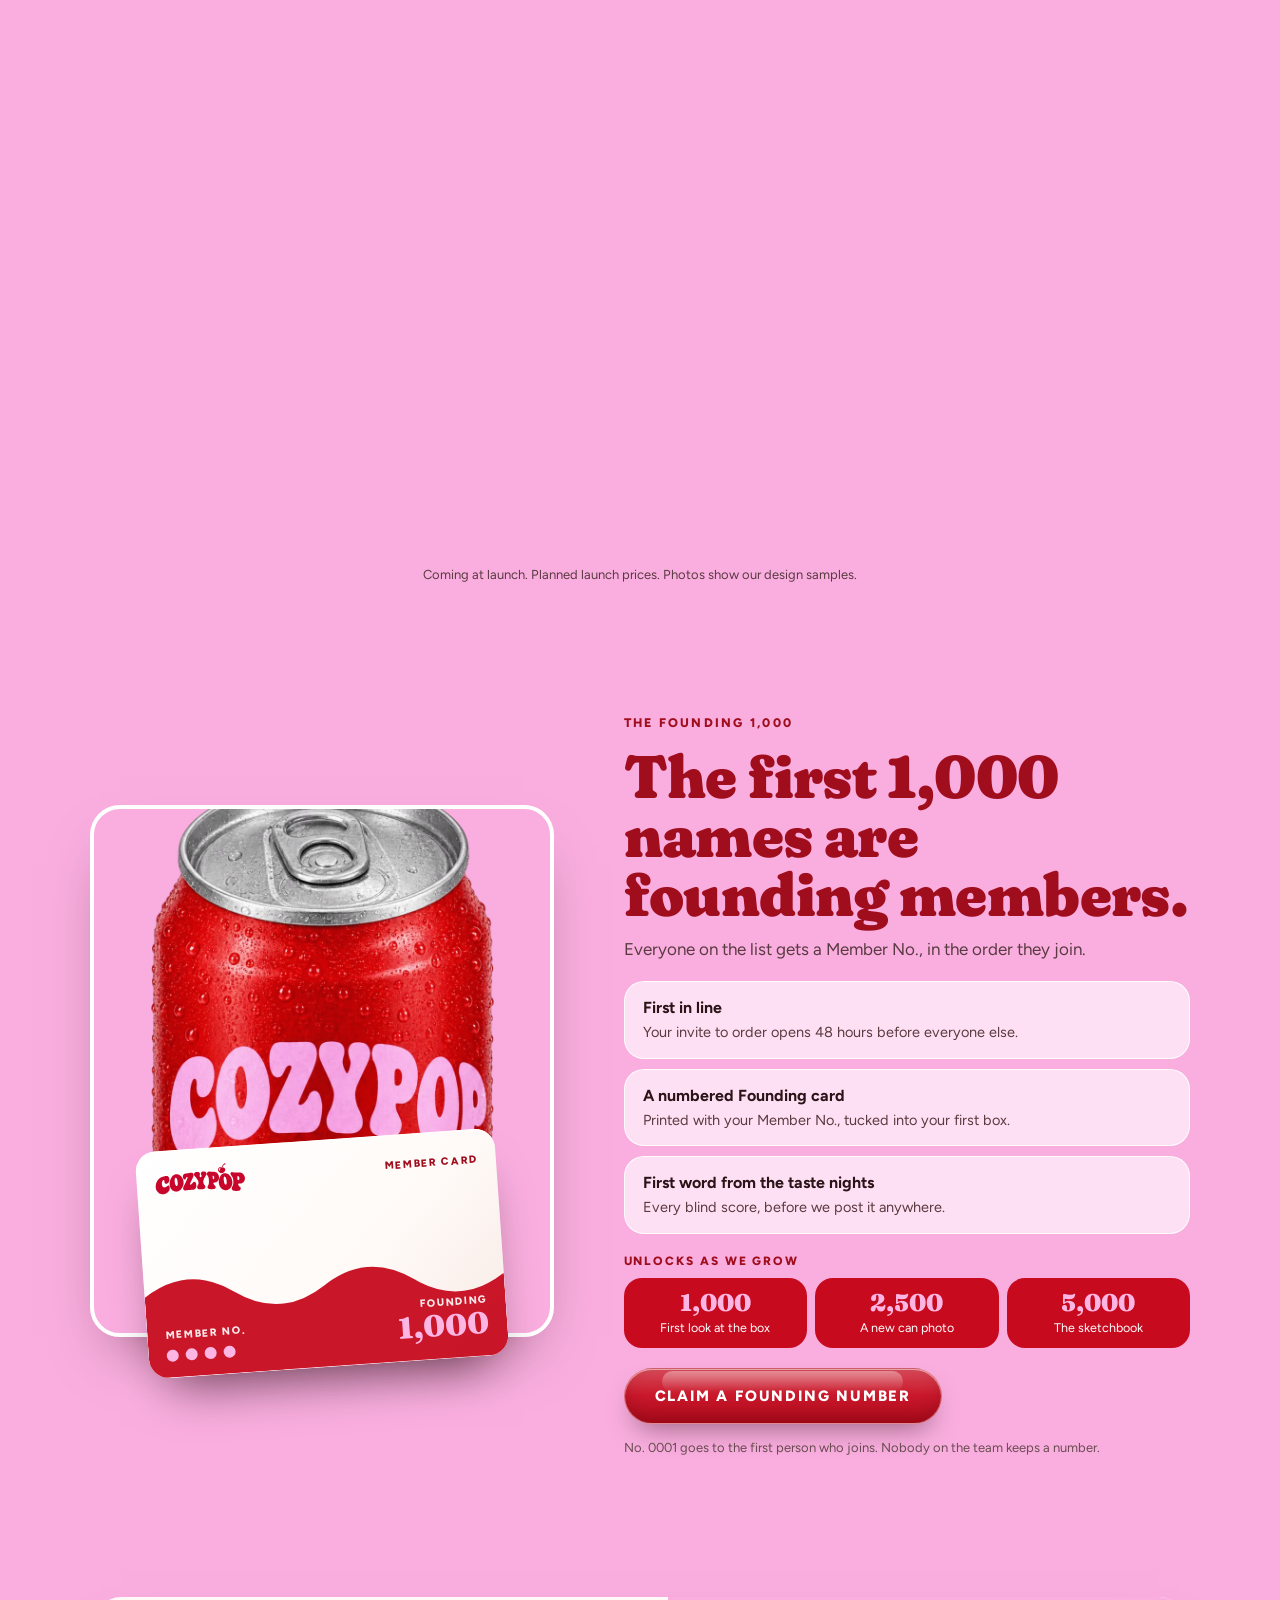
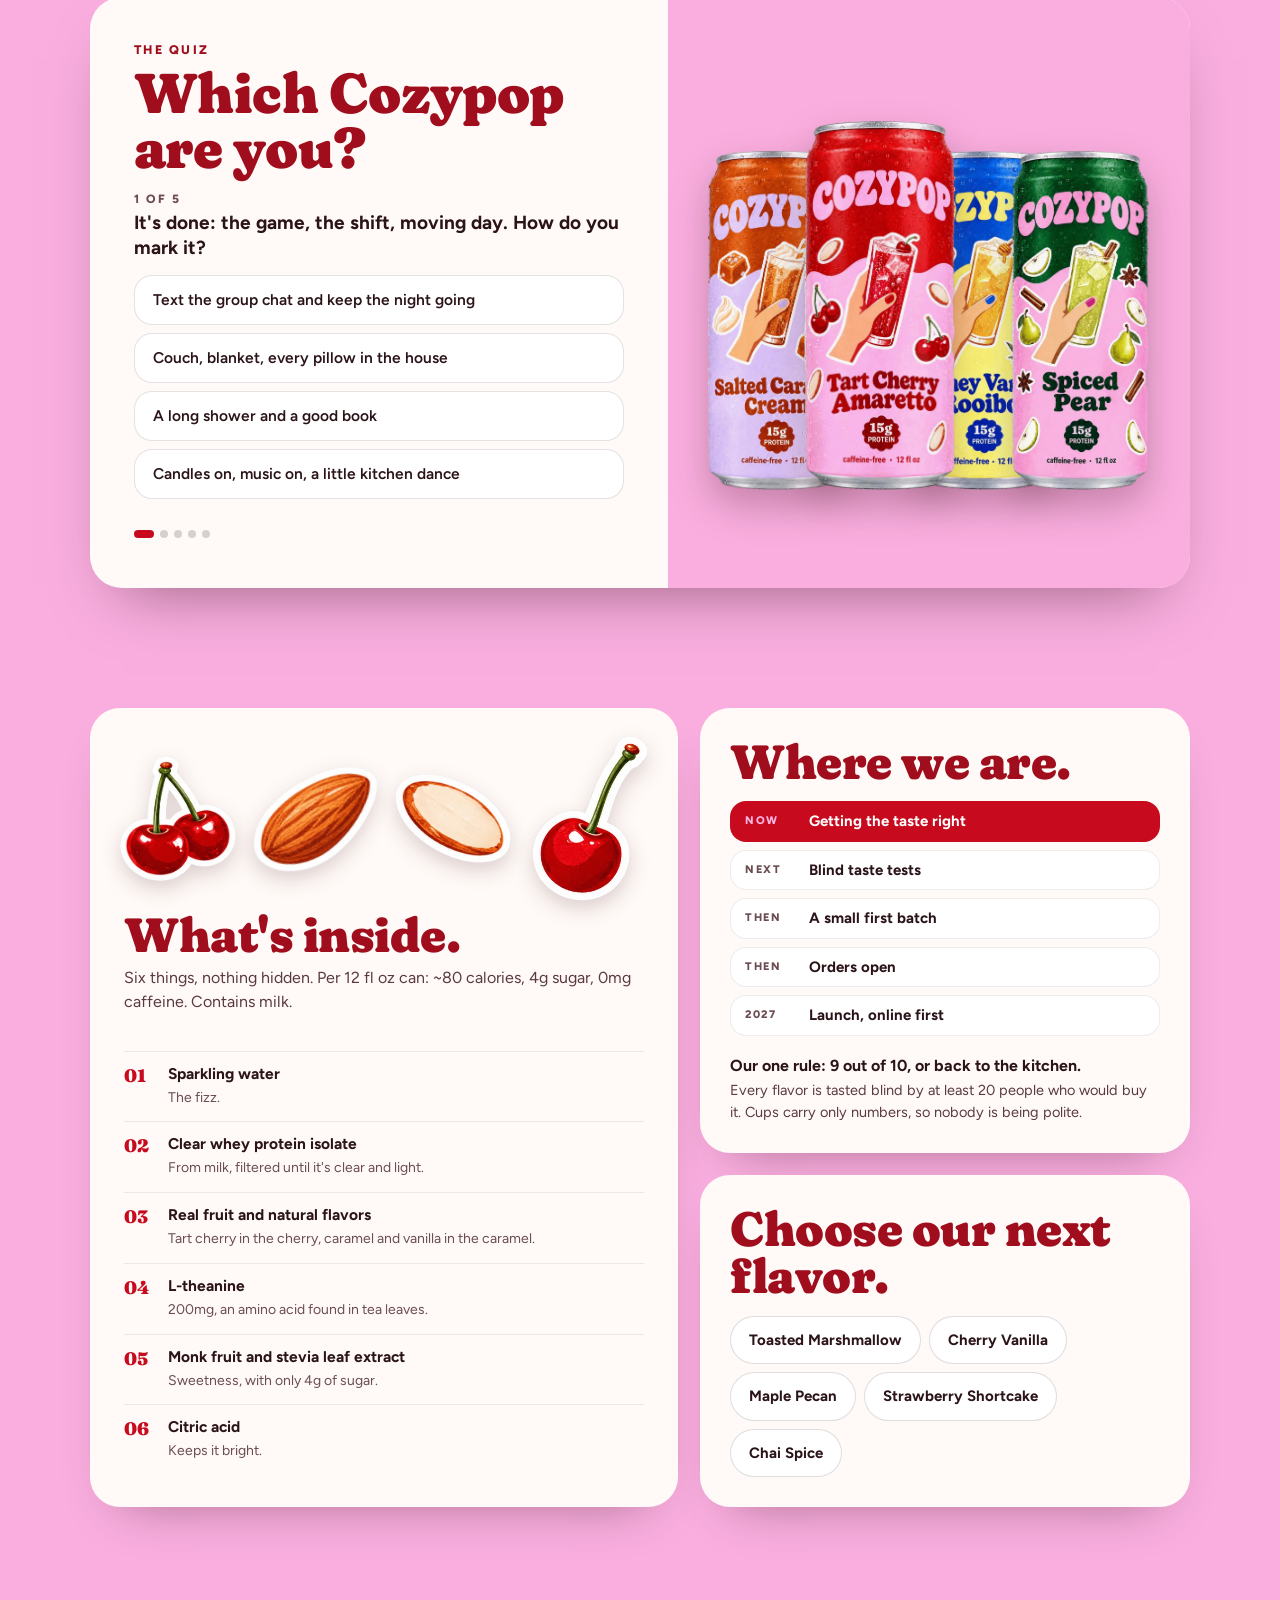
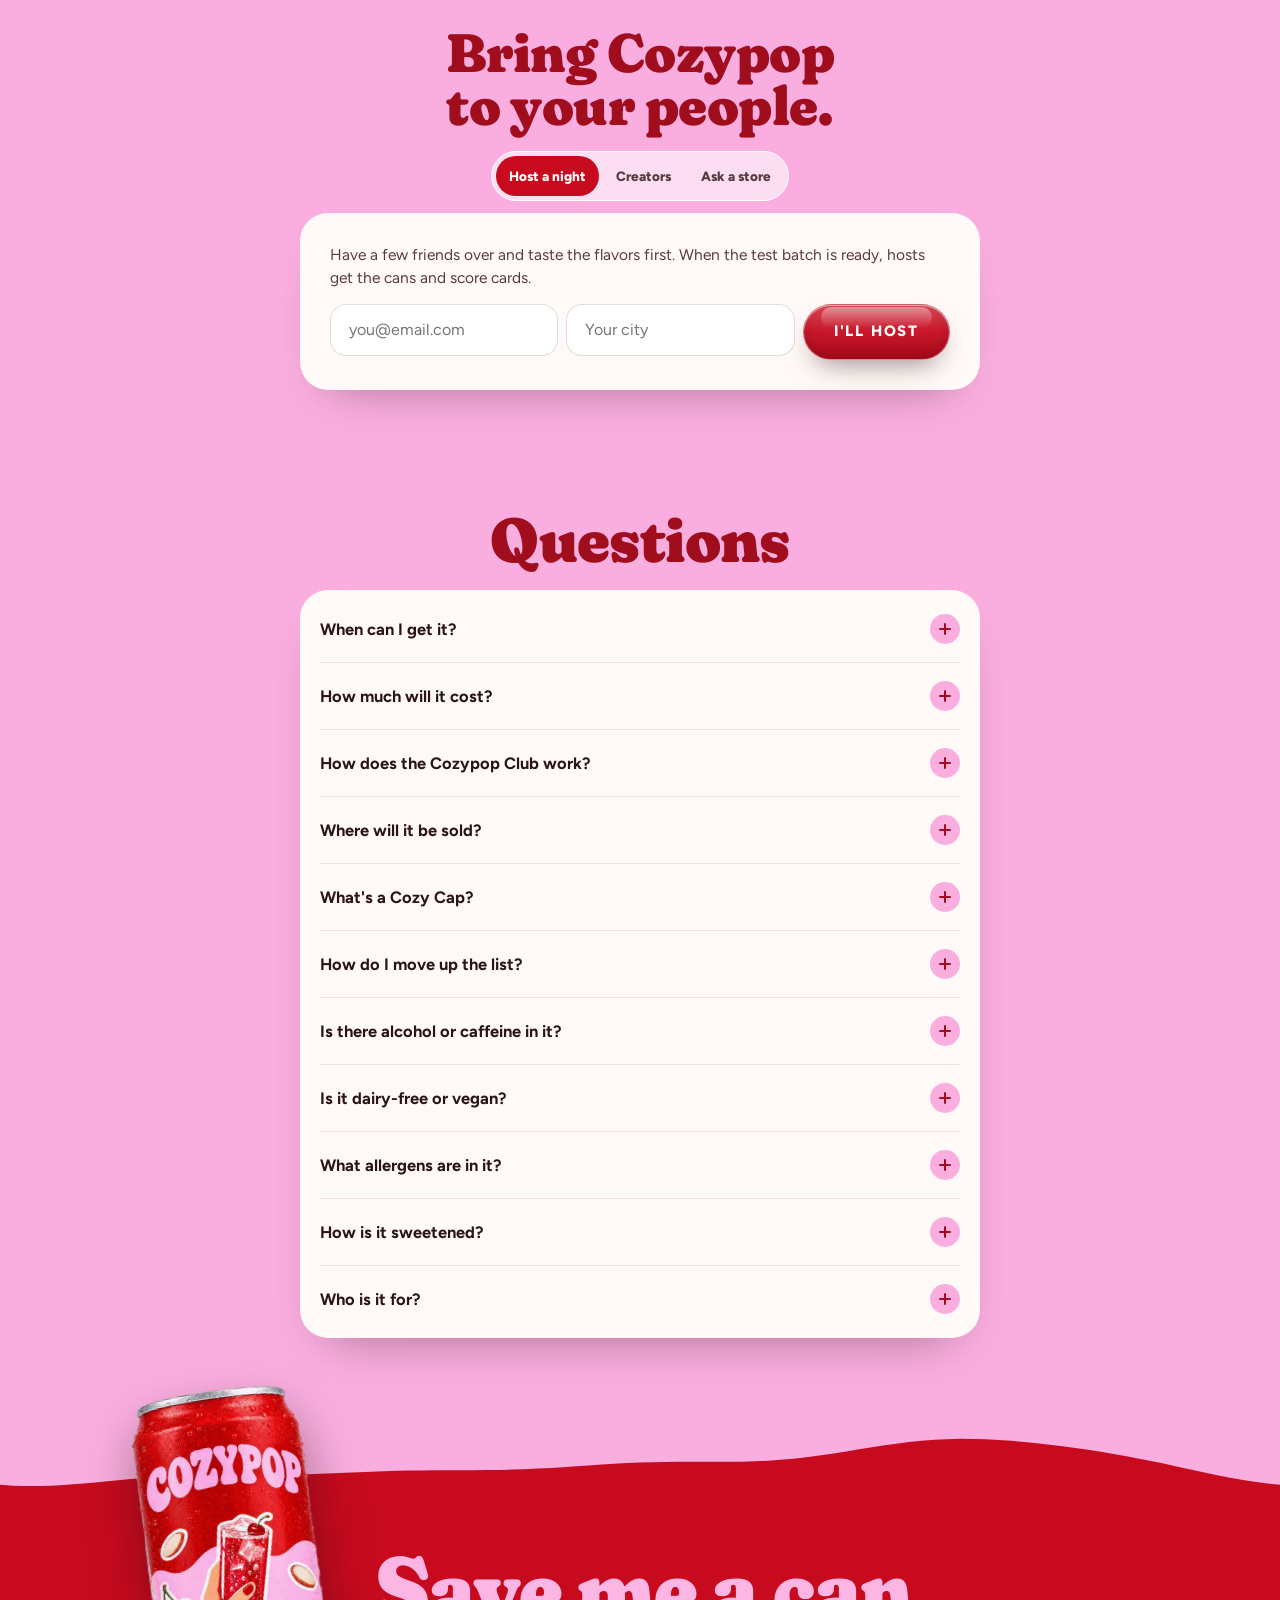
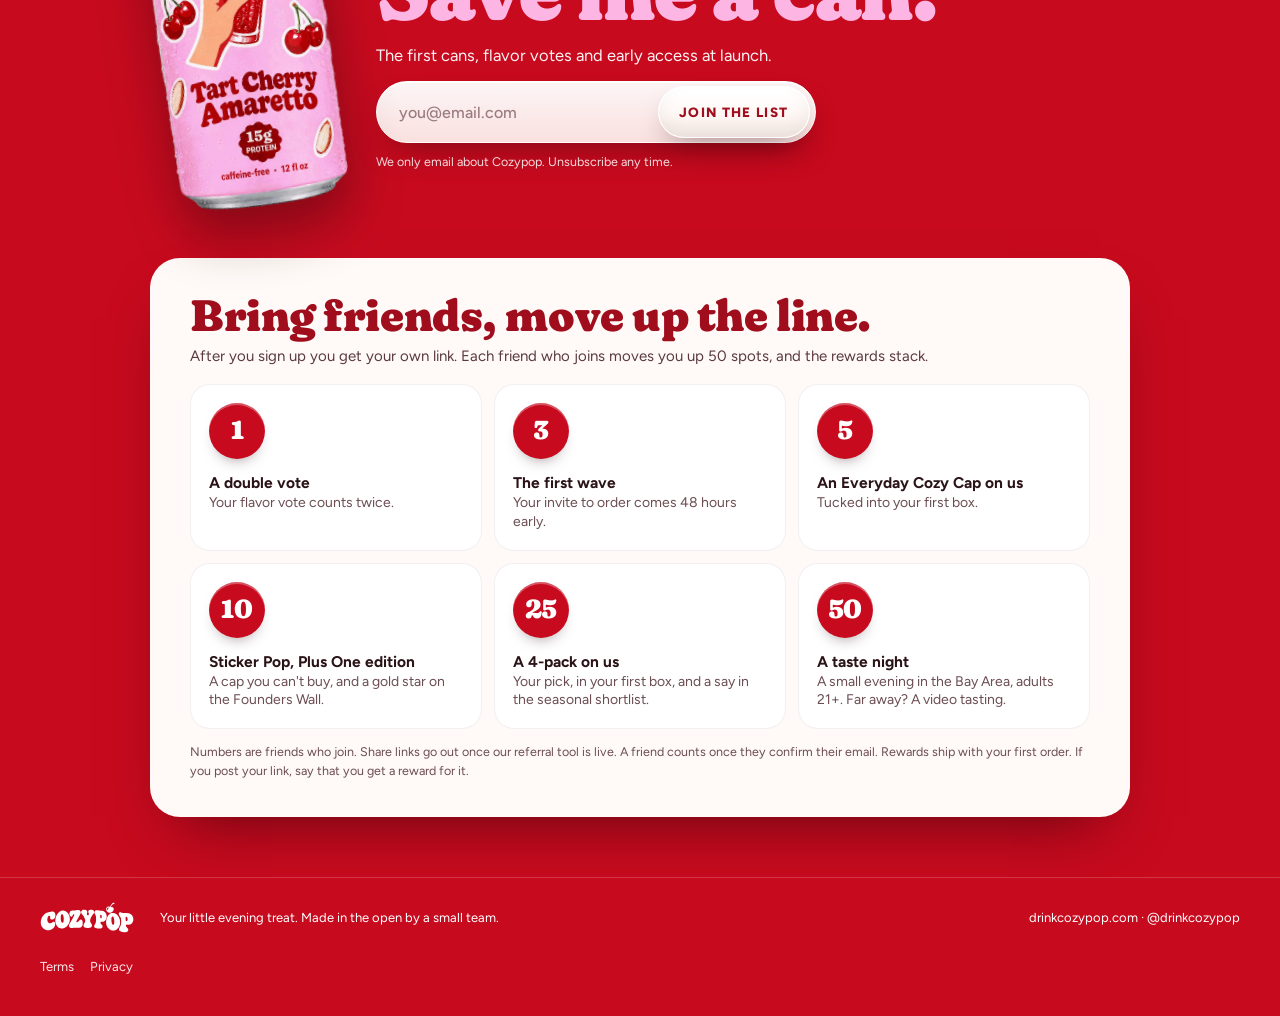
==== commit db450858: "Link Terms and Privacy in the footer Co-Authored-By: Claude Opus 5.5 (1M context) <noreply@anthropic" ====
--- a/drinkcozypop-site/index.html
+++ b/drinkcozypop-site/index.html
@@ -428,6 +428,7 @@
     <span class="logo-mark" aria-hidden="true"></span>
     <span>Your little evening treat. Made in the open by a small team.</span>
     <span>drinkcozypop.com · @drinkcozypop</span>
+    <nav class="legal" aria-label="Policies"><a href="/terms/">Terms</a><a href="/privacy/">Privacy</a></nav>
   </div>
 </footer>
 
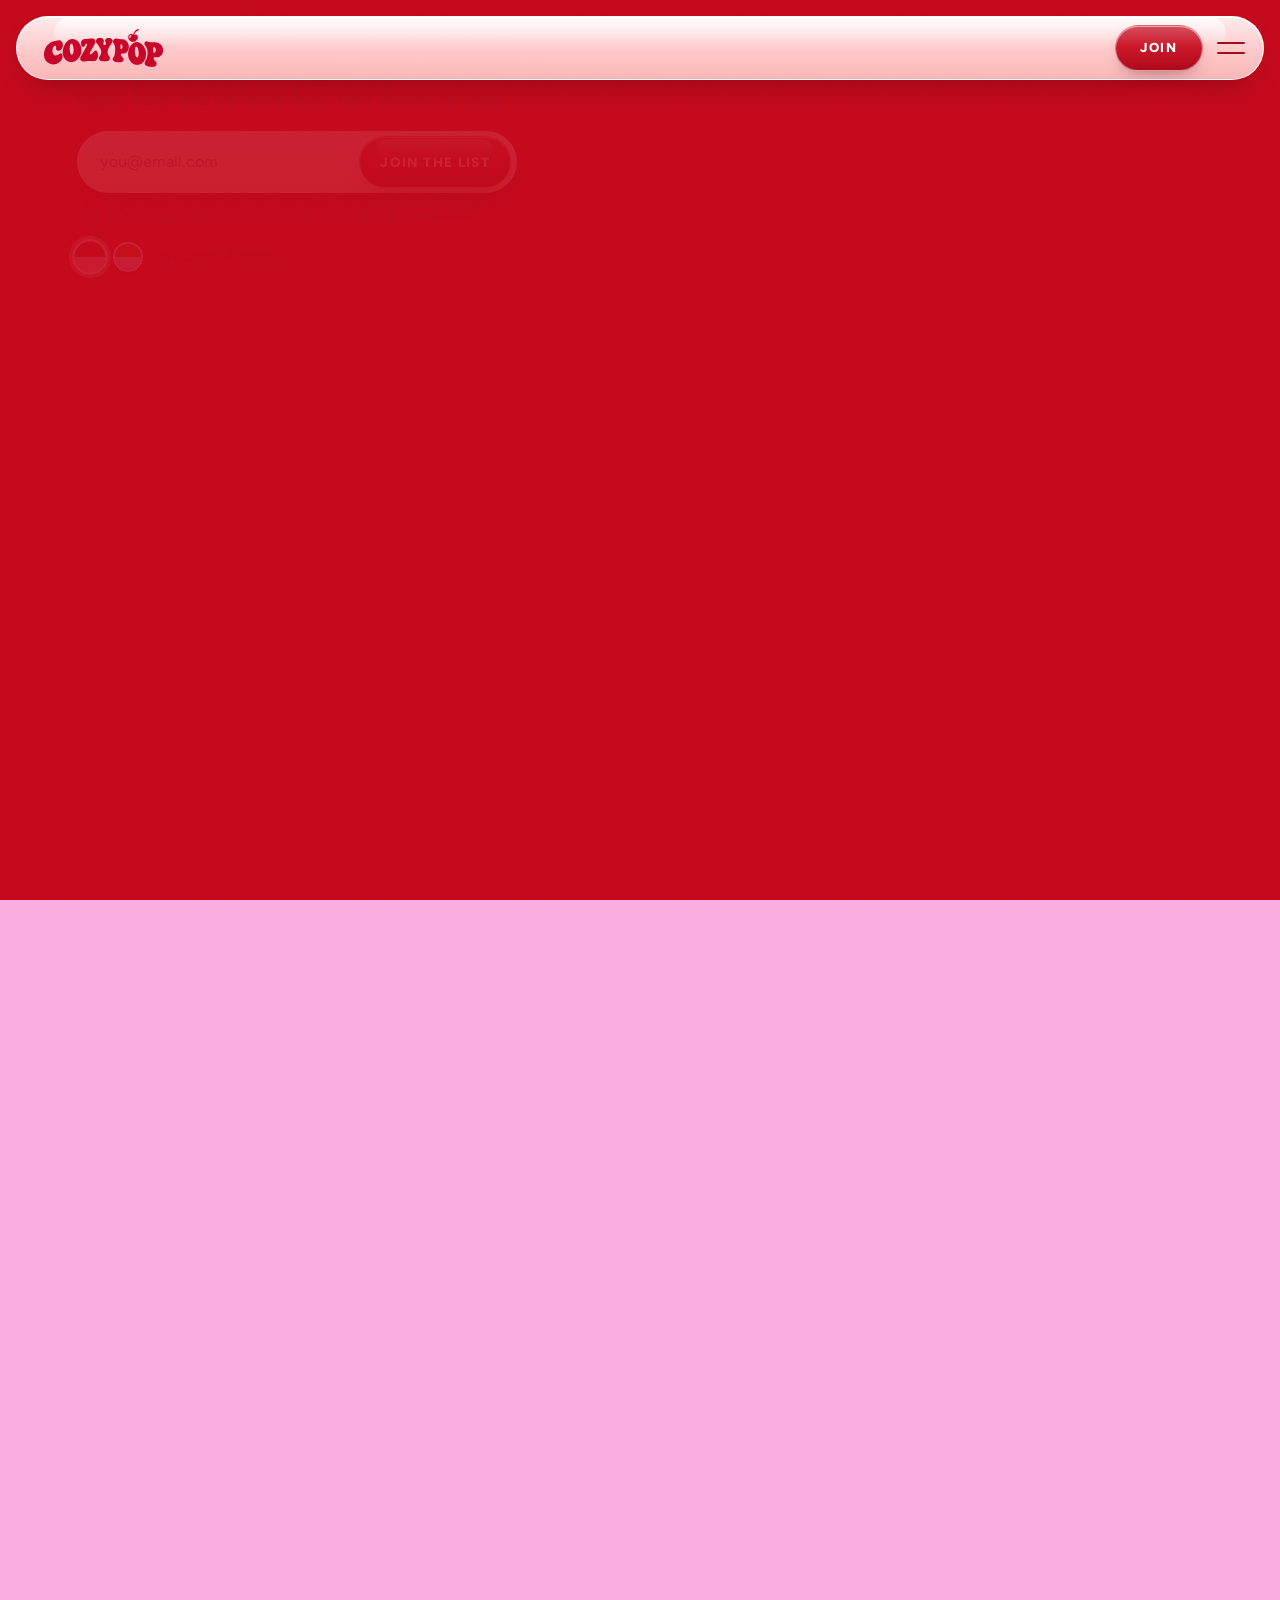
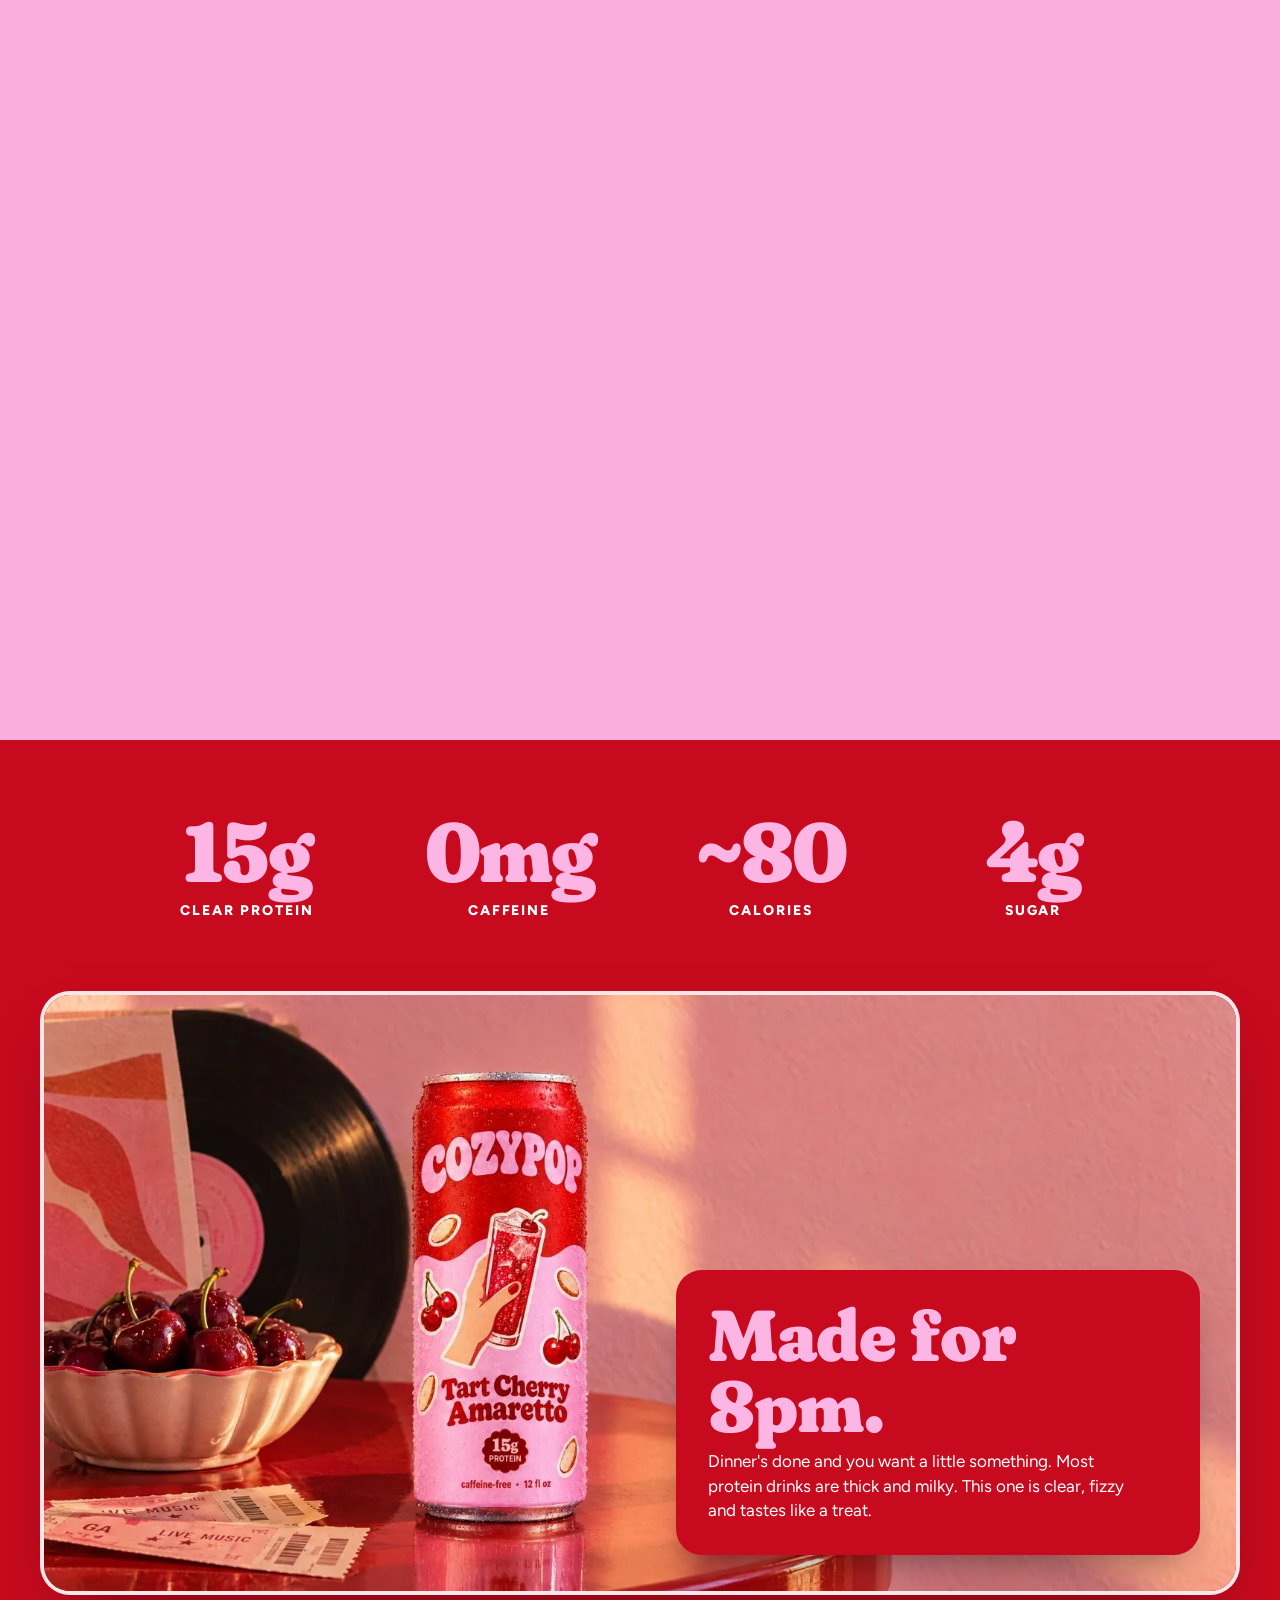
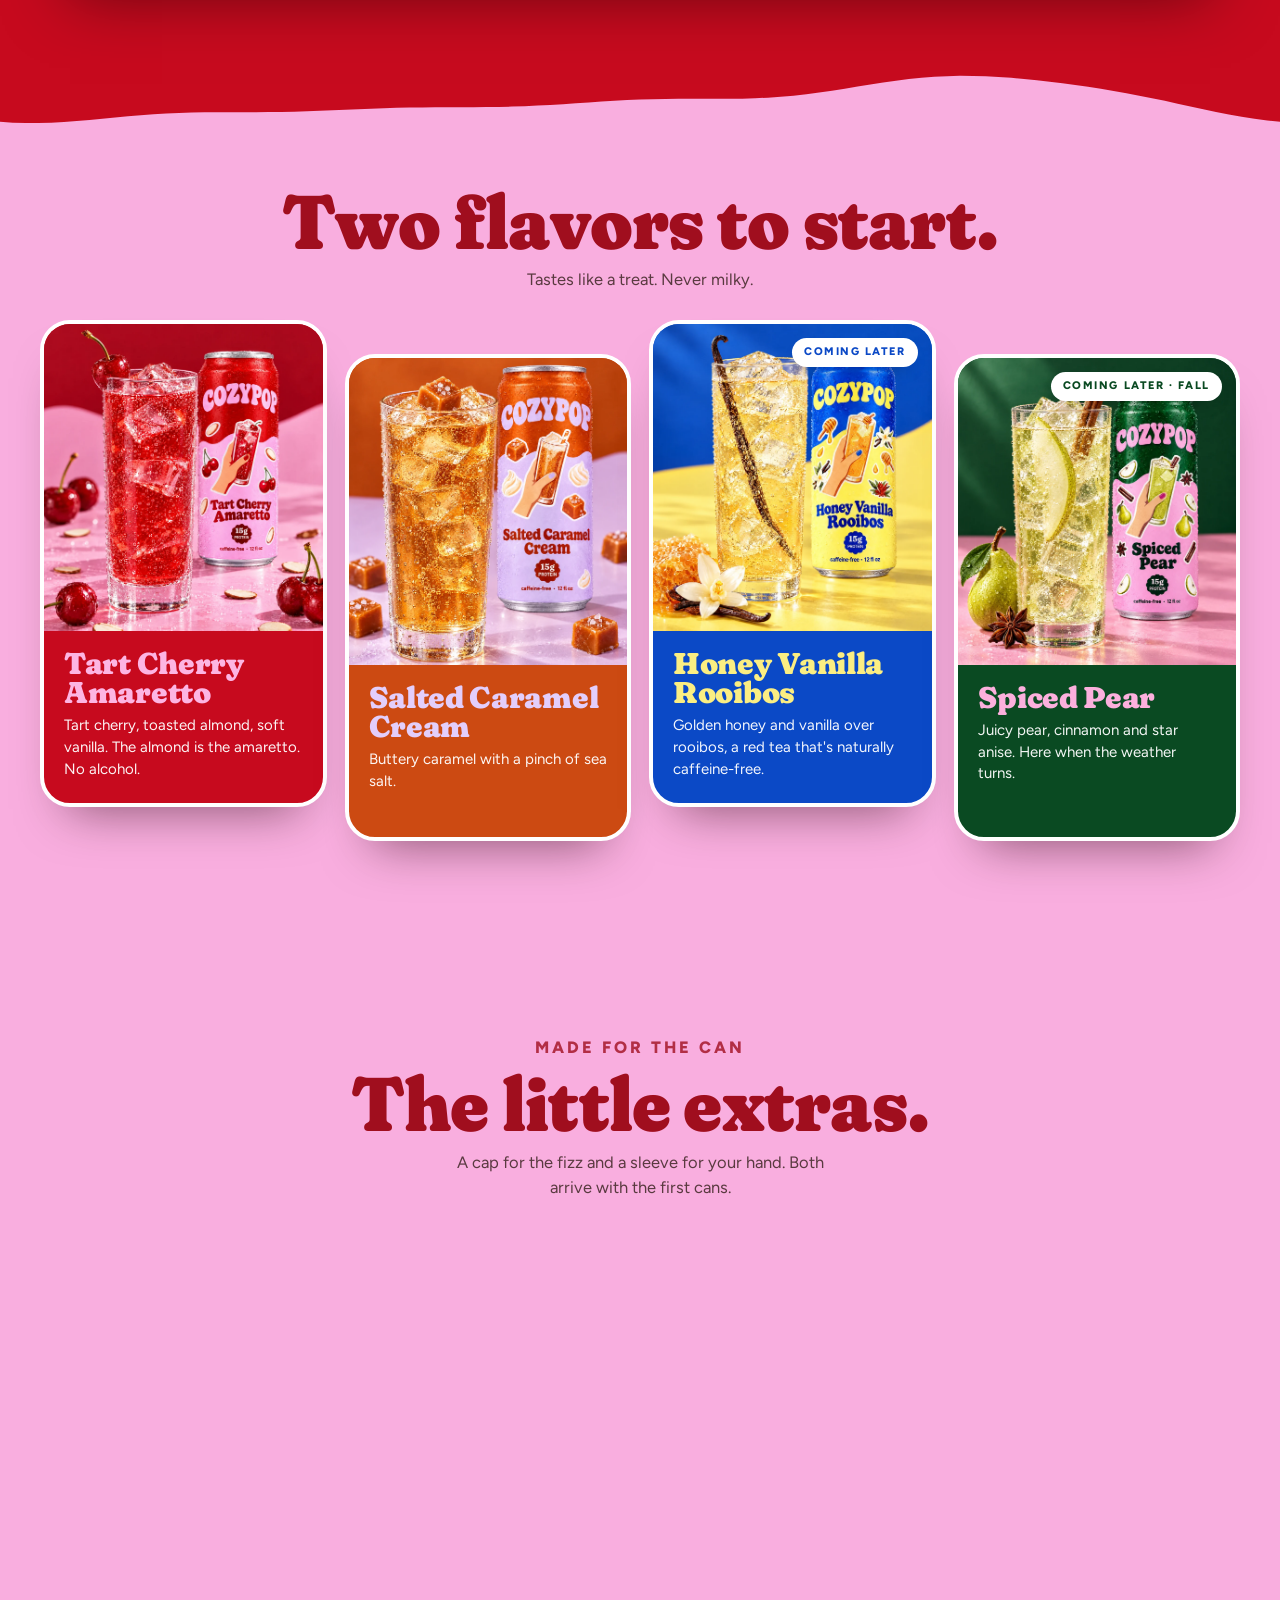
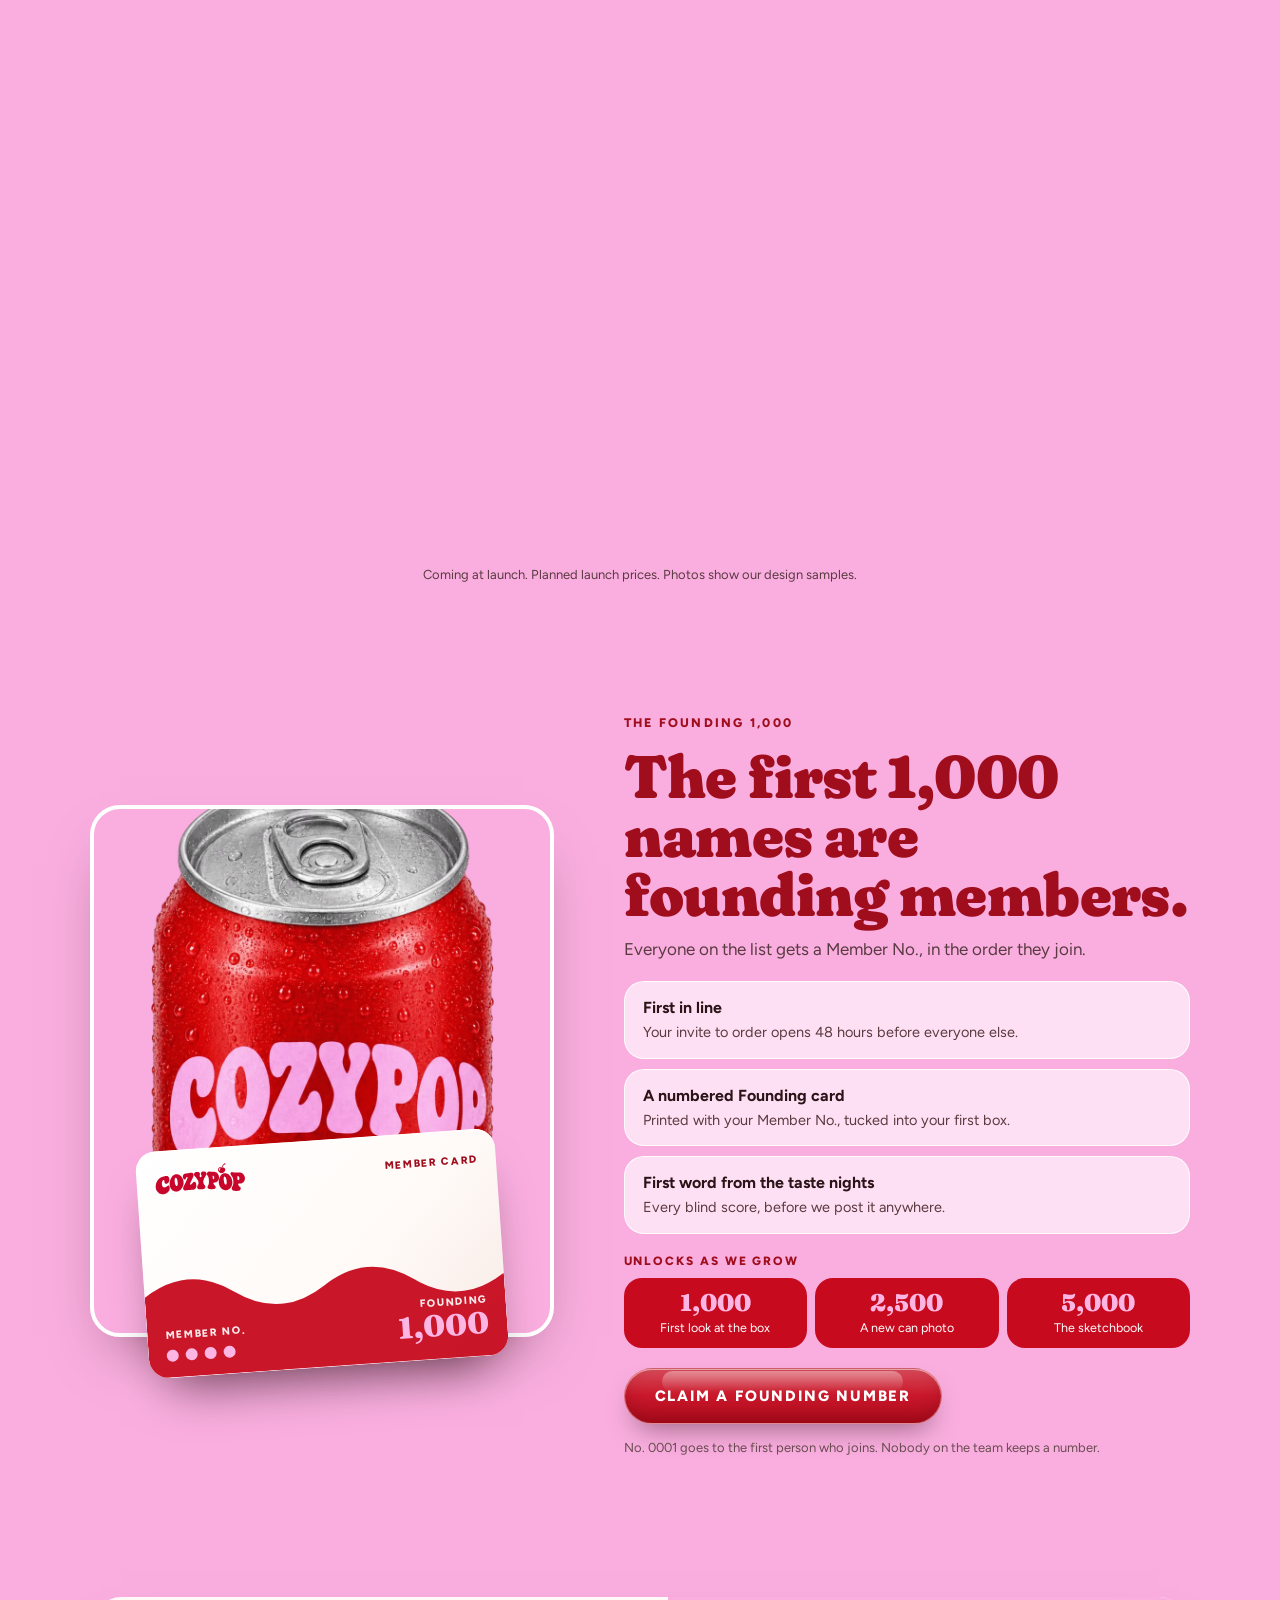
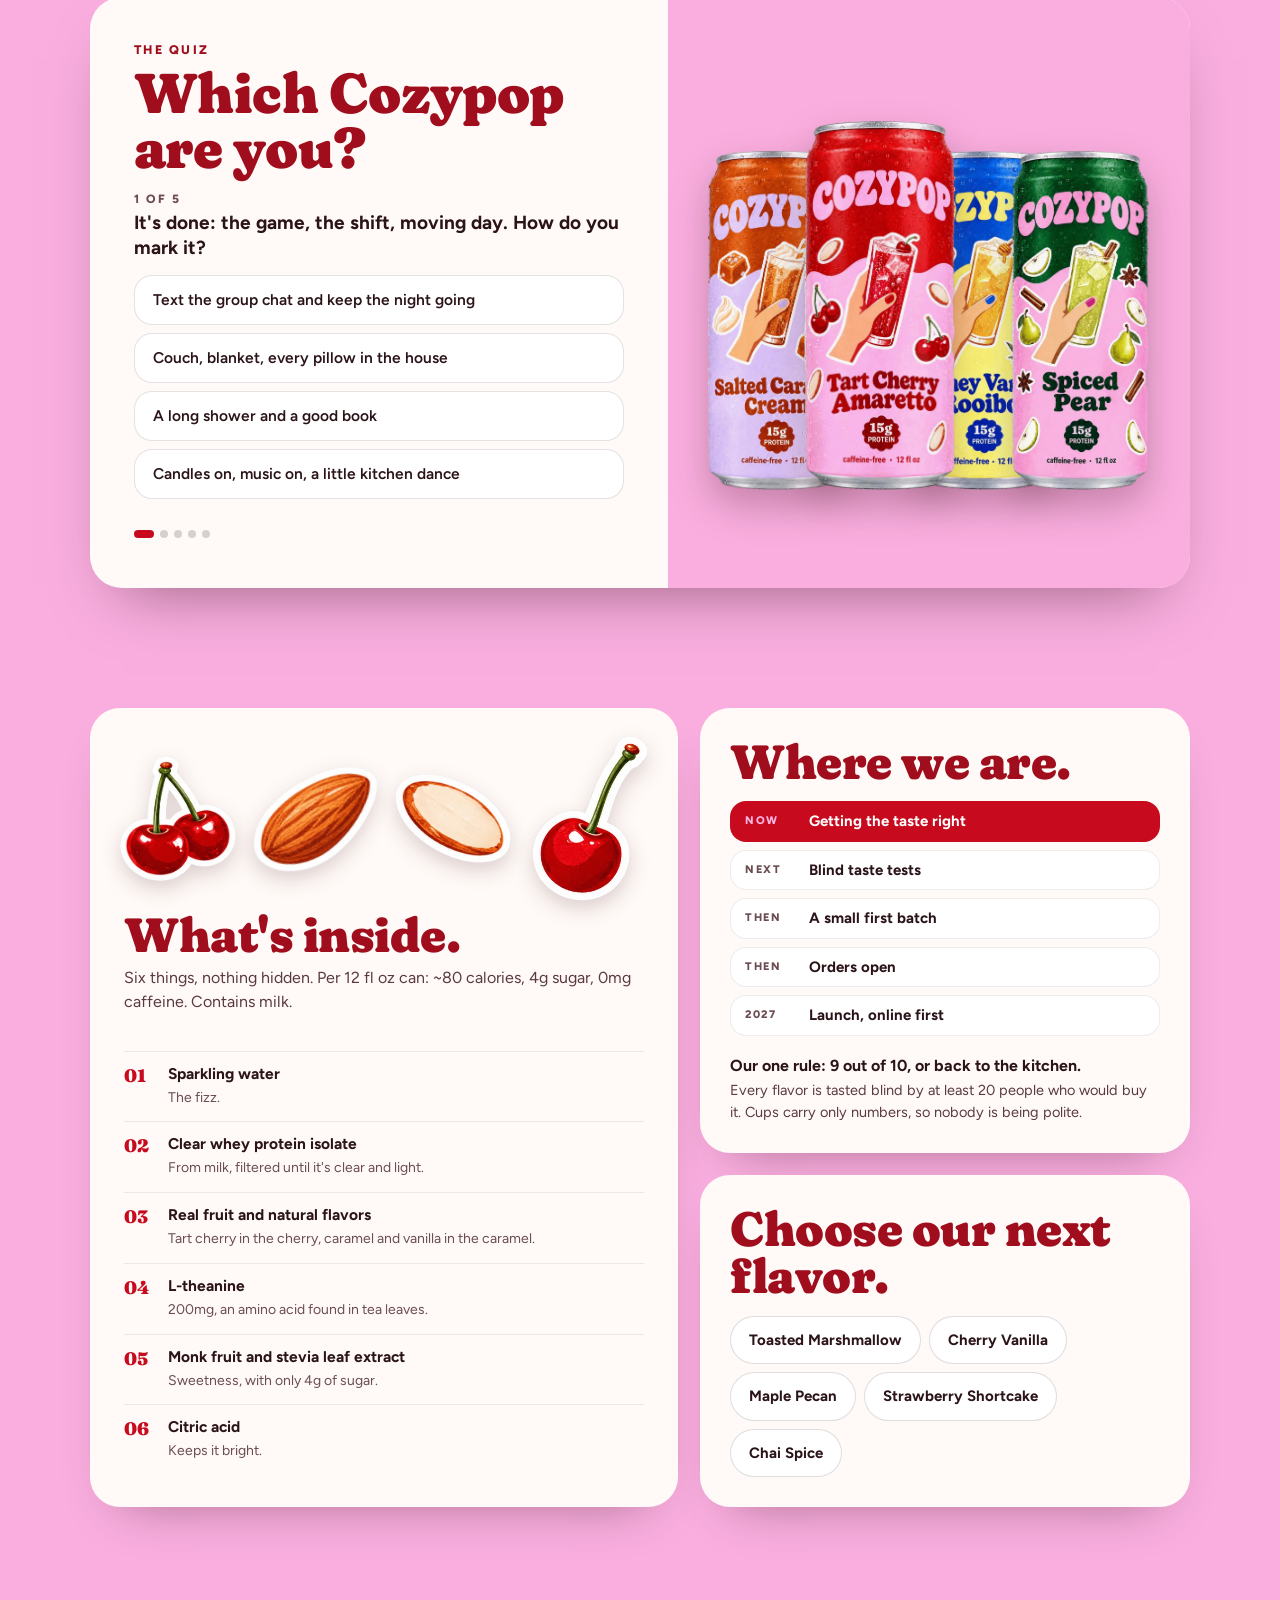
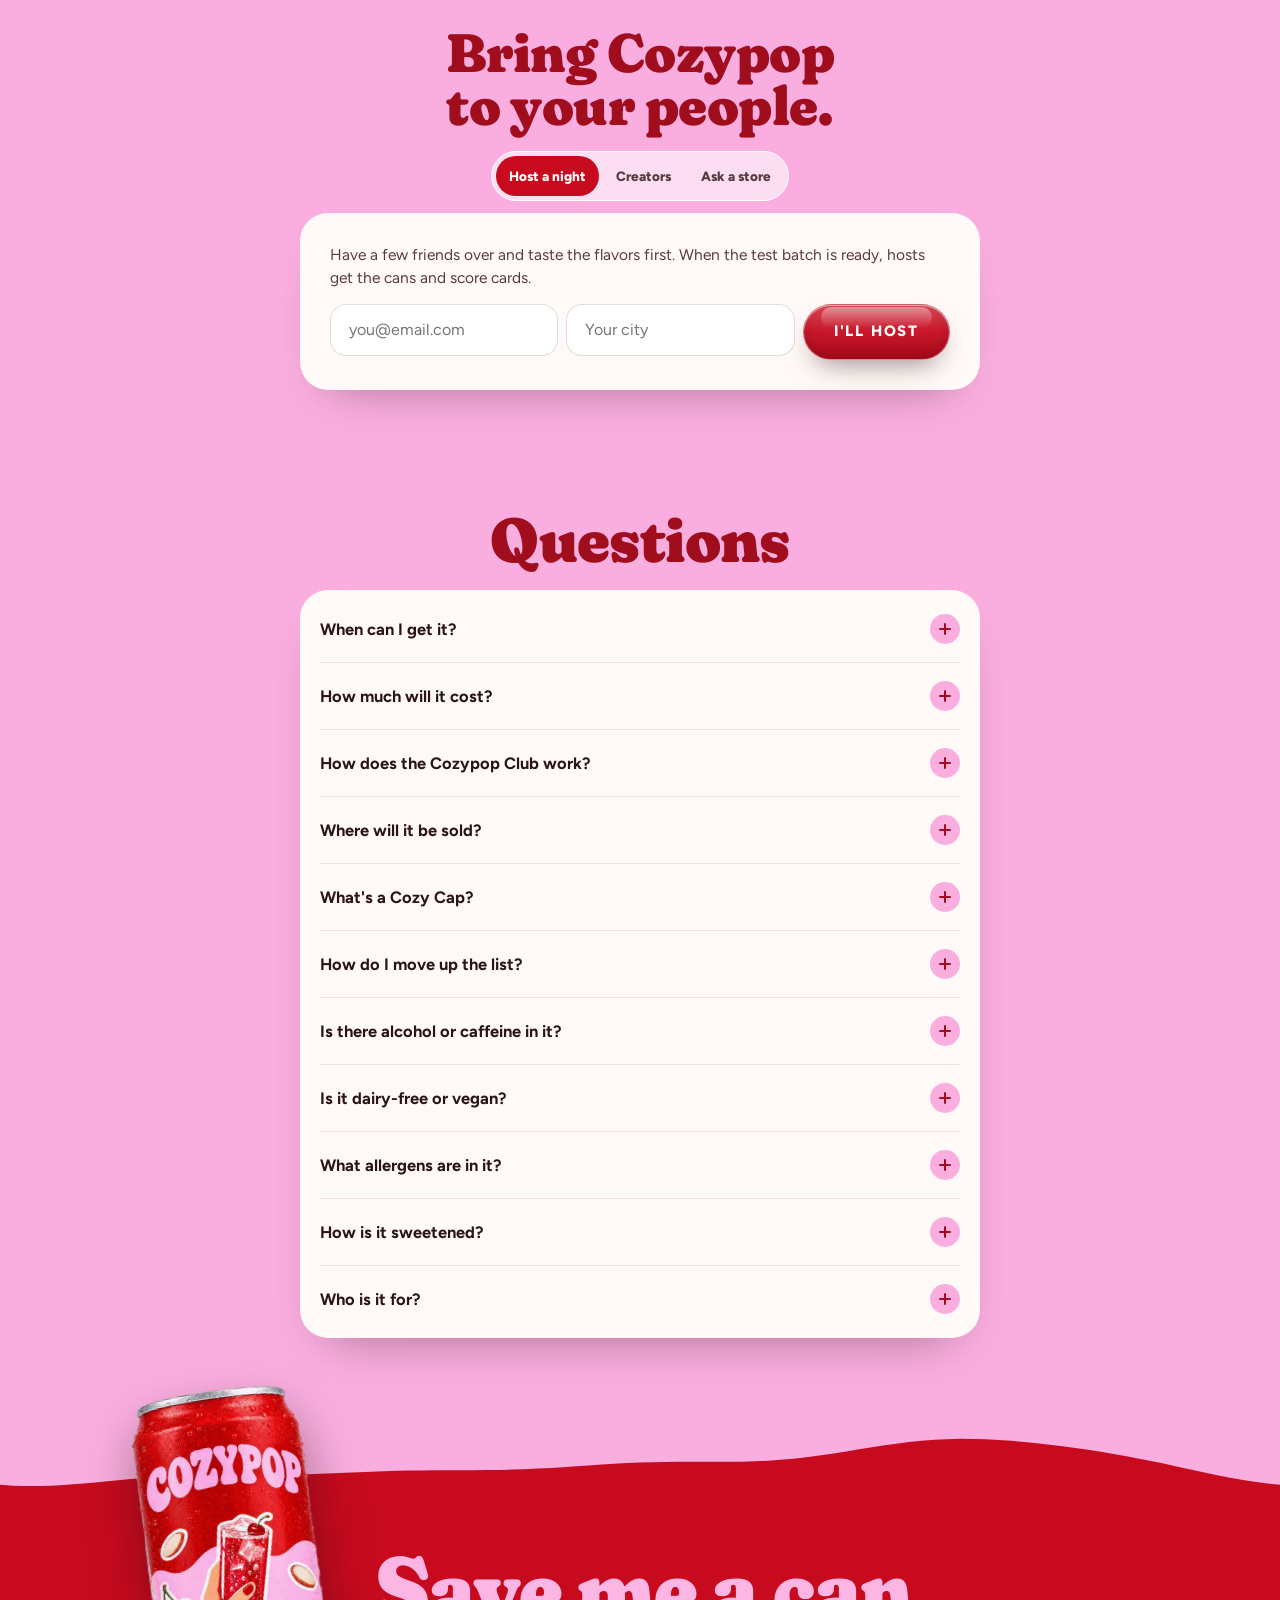
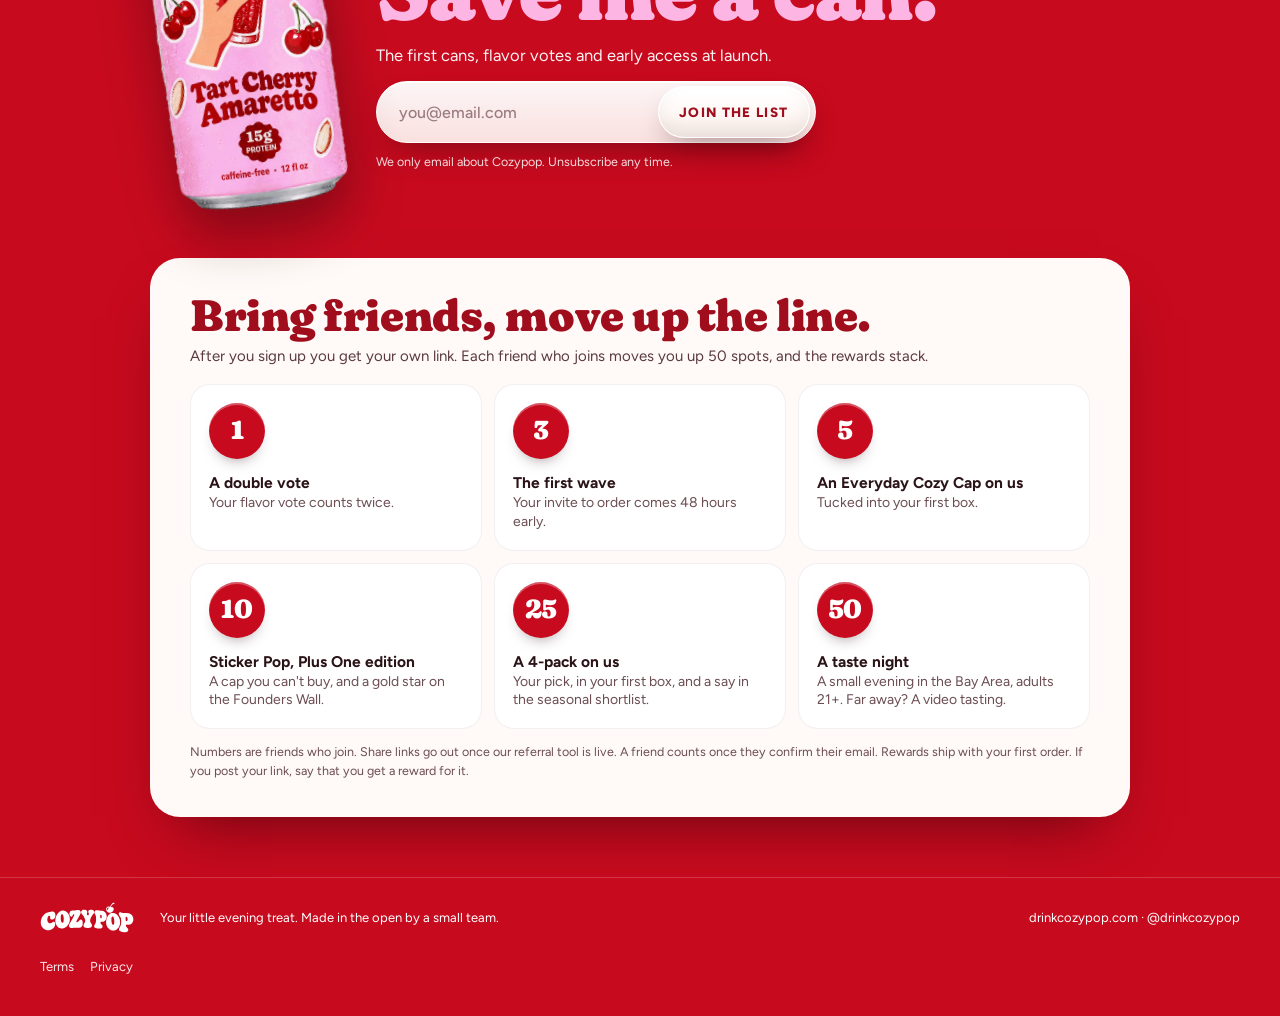
==== commit 255cd8af: "Connect sign-ups to the Kit waitlist form Co-Authored-By: Claude Opus 5.5 (1M context) <noreply@anth" ====
--- a/drinkcozypop-site/index.html
+++ b/drinkcozypop-site/index.html
@@ -451,8 +451,8 @@
   CHECKOUT_LINK_TIER_30:'CHECKOUT_LINK_TIER_30',
   CHECKOUT_LINK_TIER_75:'CHECKOUT_LINK_TIER_75',
   CHECKOUT_LINK_TIER_150:'CHECKOUT_LINK_TIER_150',
-  HOST_FORM_URL:'HOST_FORM_URL',
-  CREW_FORM_URL:'CREW_FORM_URL',
+  HOST_FORM_URL:'https://app.kit.com/forms/10089586/subscriptions',
+  CREW_FORM_URL:'https://app.kit.com/forms/10089586/subscriptions',
   REFERRAL_EMBED:'REFERRAL_EMBED',  /* v47: leave as is. The waitlist below talks to LaunchList directly, no embed script needed. */
 
   /* ===== WAITLIST + REFERRALS (v47). Paste on trademark-filing day. See coming-soon-v47-waitlist/setup-checklist.md.
@@ -460,11 +460,11 @@
      (On drinkcozypop.com itself blank IDs never show a demo: sign-ups offer a pre-filled email instead.)
      No secrets go here. Both values are public form IDs that anyone can see in a page's code.
      NEVER paste a LaunchList API key (starts llk_) or a Kit API key/secret. The page refuses an llk_ value. */
-  KIT_FORM_ID:'',                   /* Kit > Grow > Landing Pages & Forms > "Cozypop waitlist" > Publish > HTML: the digits in action="https://app.kit.com/forms/1234567/subscriptions". Example: '1234567' */
+  KIT_FORM_ID:'10089586',                   /* Kit > Grow > Landing Pages & Forms > "Cozypop waitlist" > Publish > HTML: the digits in action="https://app.kit.com/forms/1234567/subscriptions". Example: '1234567' */
   LAUNCHLIST_FORM_ID:'',            /* LaunchList > Embed & API > Your website: the public form ID. Example: 'frm_8Kd2Qm4Rp9' */
   REFERRAL_PARAM:'ref',             /* The share-link parameter: drinkcozypop.com/?ref=CODE. Keep 'ref' (creator links in go-live/ref-codes.csv use it too). */
 
-  STORE_FORM_URL:'STORE_FORM_URL',  /* Ask your store, with email: the same Kit waitlist form action */
+  STORE_FORM_URL:'https://app.kit.com/forms/10089586/subscriptions',  /* Ask your store, with email: the same Kit waitlist form action */
   STORE_COUNT_URL:'STORE_COUNT_URL', /* Ask your store, no email: a free no-email form (TODO, see README) */
   SHARE_URL:'https://drinkcozypop.com', /* The link people share. Personal links are this plus ?ref=CODE. */
   FOUNDING_SPOTS_TAKEN:null,        /* Founding counter. Highest Member No. given out, confirmed sign-ups only, whole number, no quotes. null keeps it hidden. Never a guess. */
